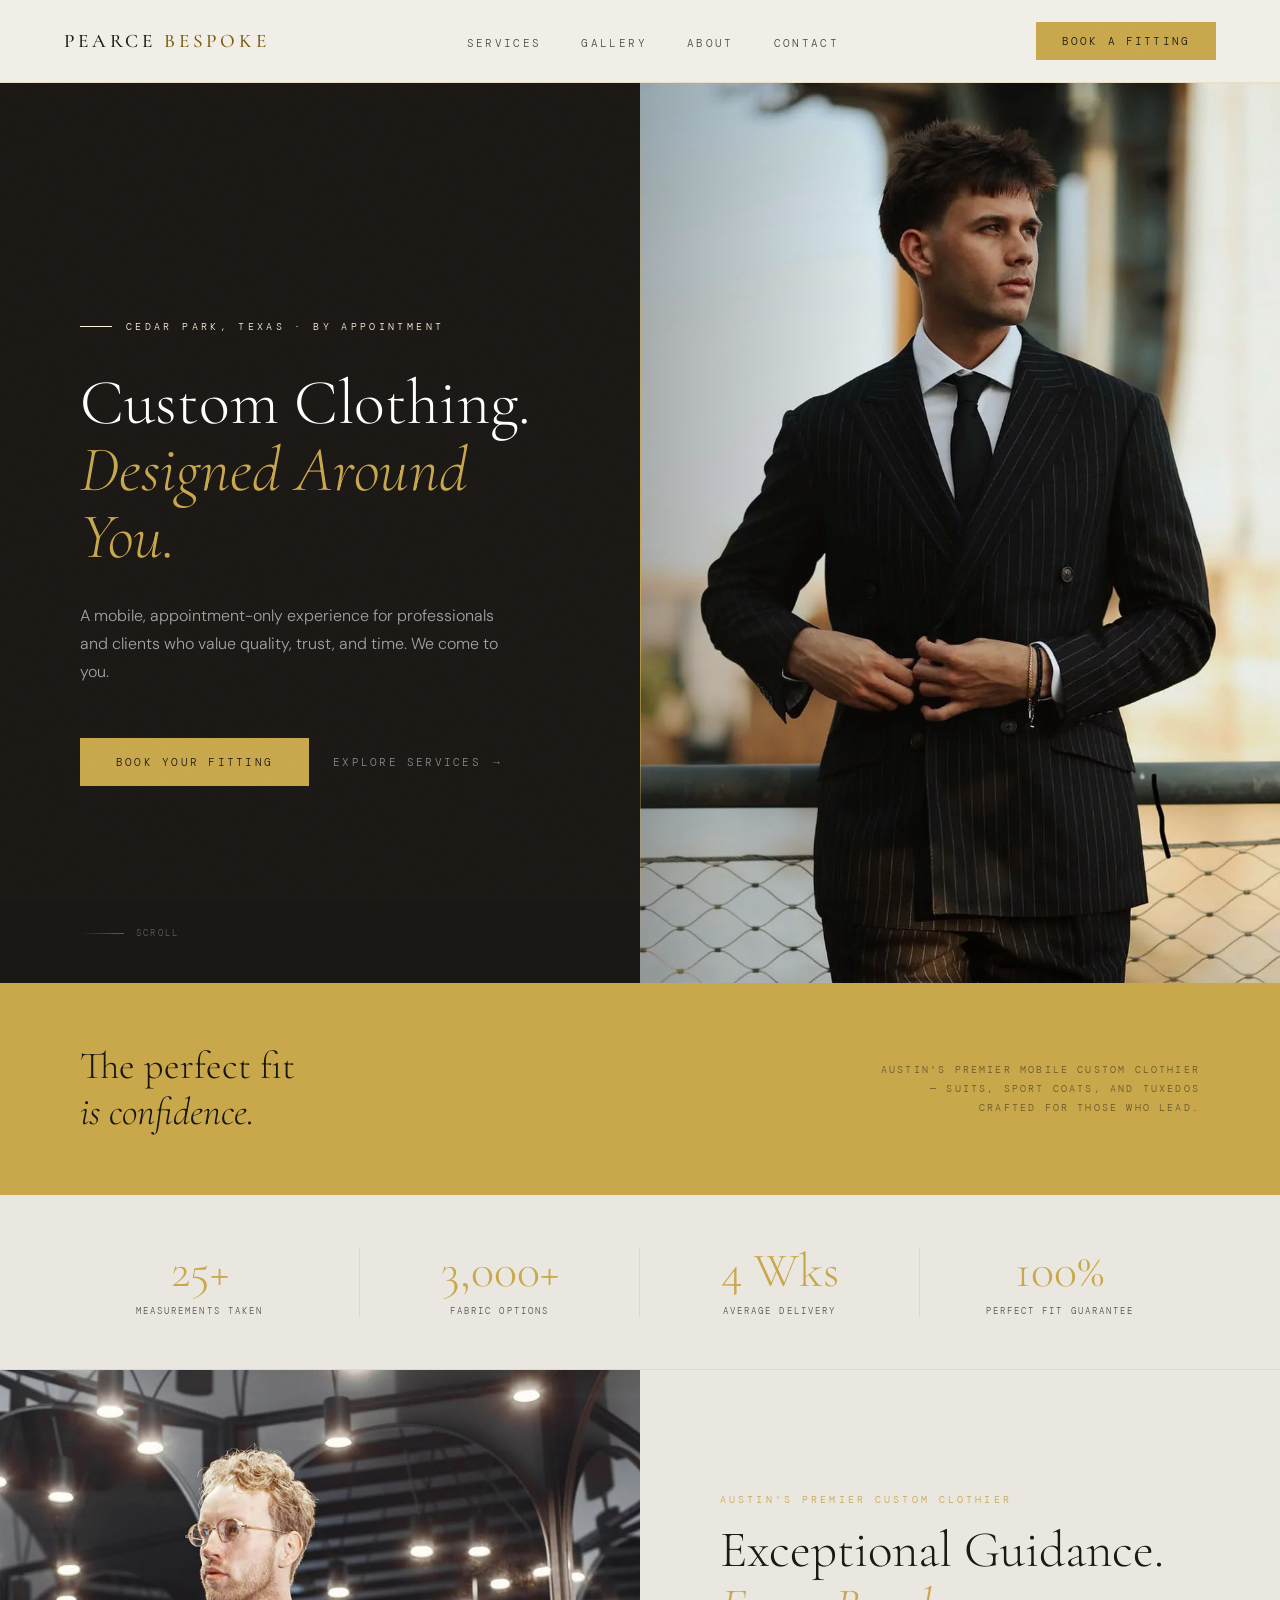
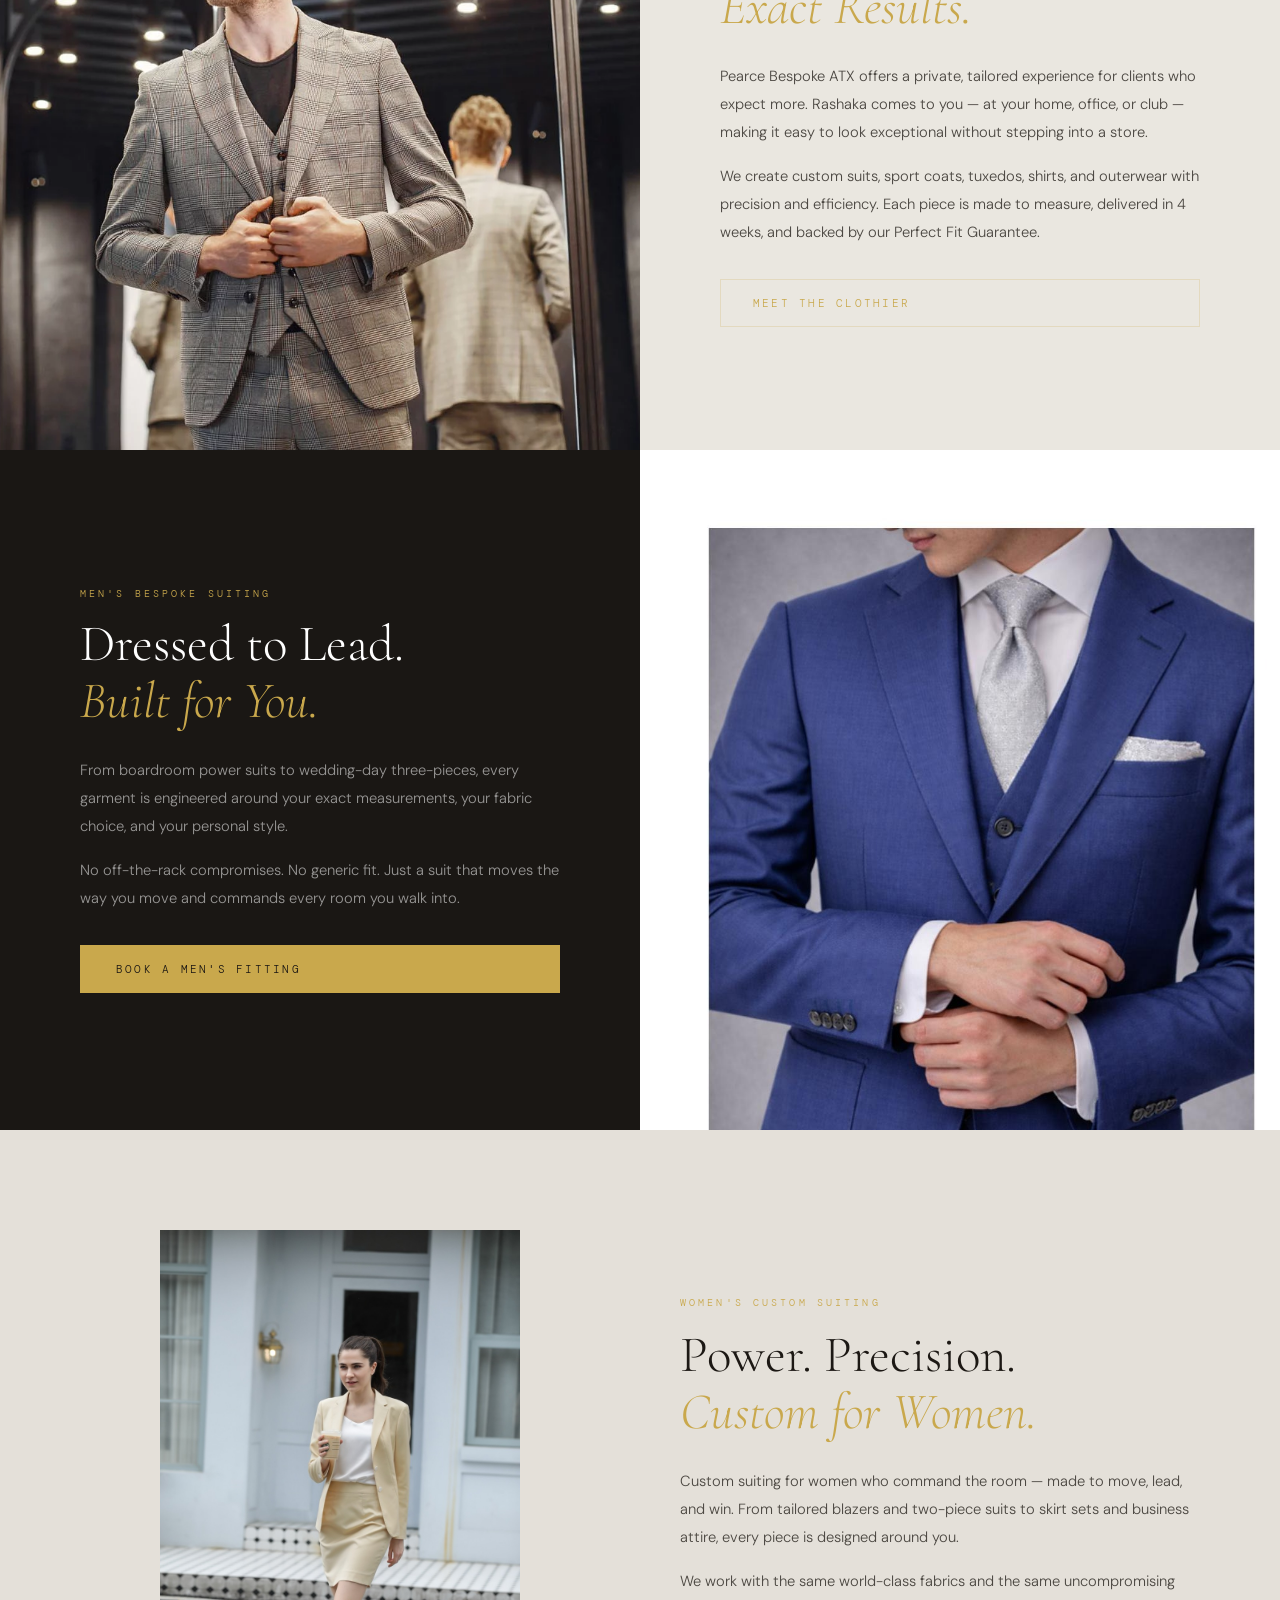
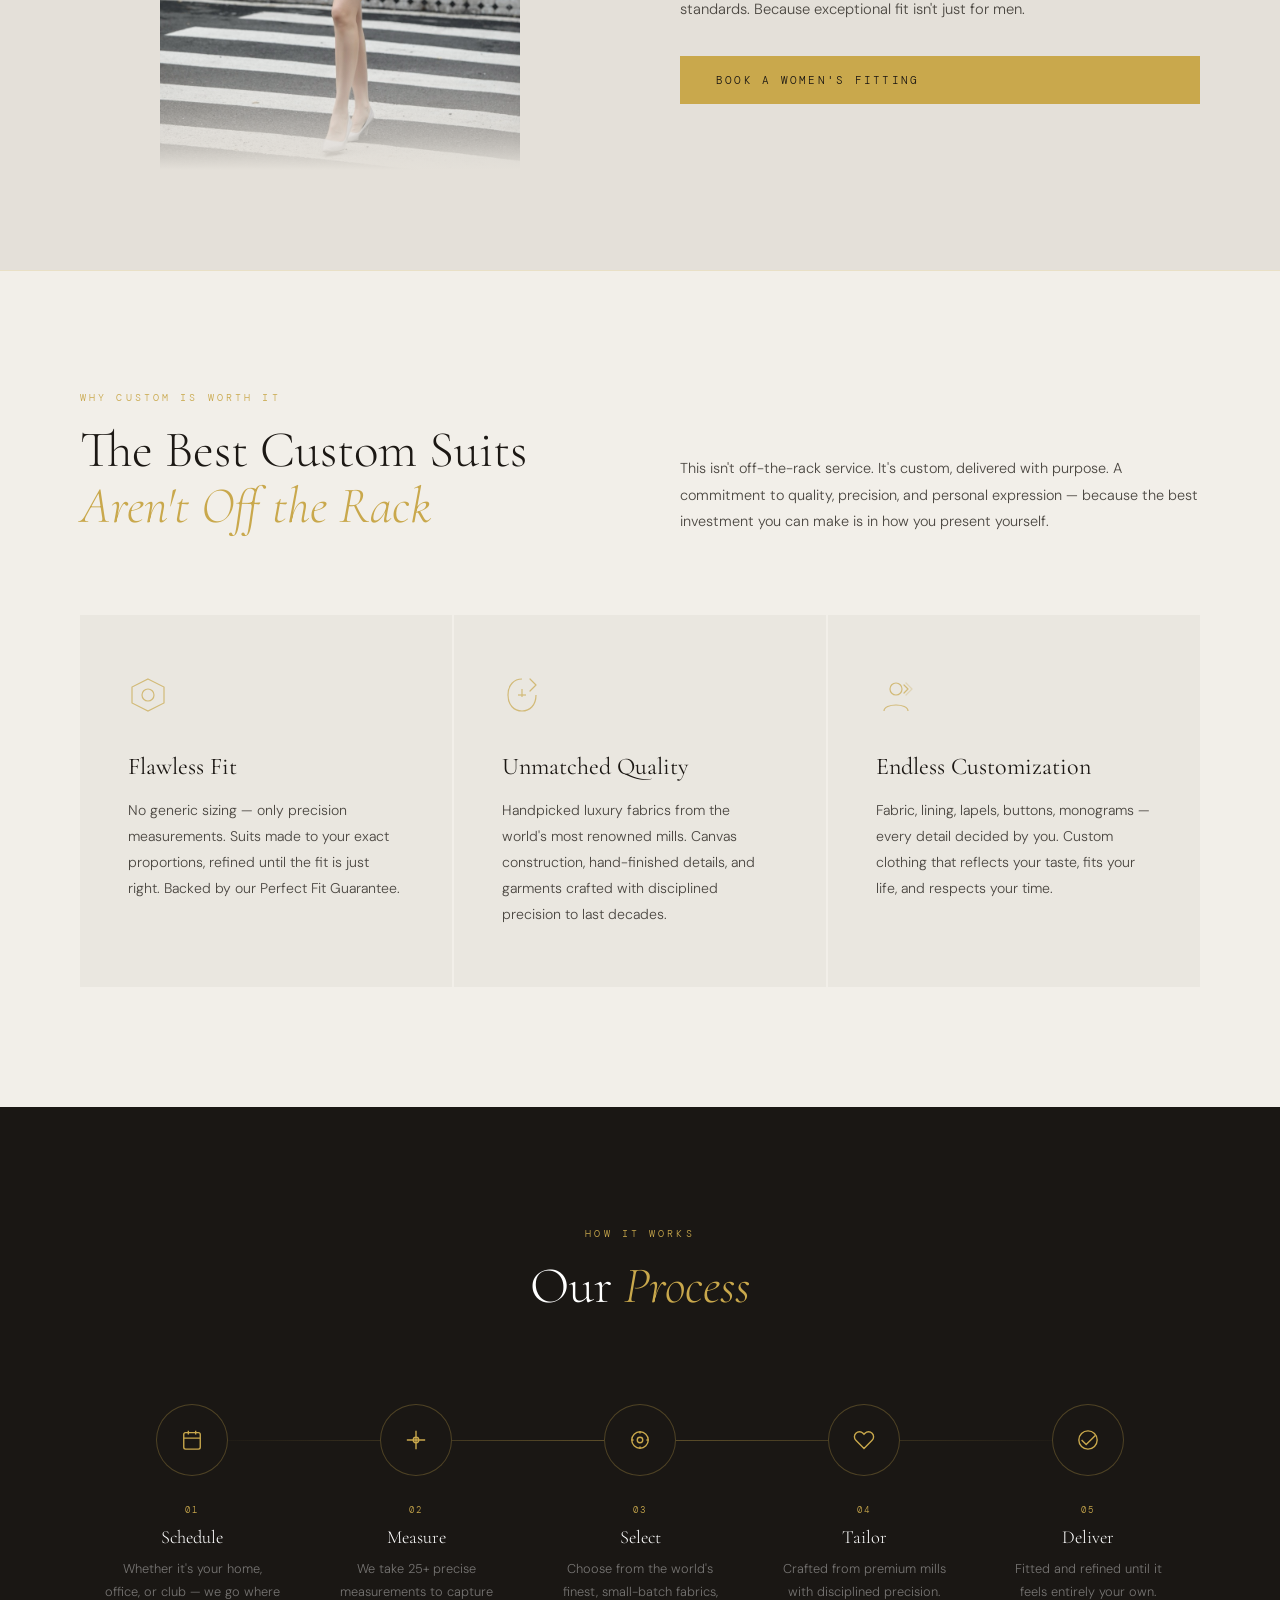
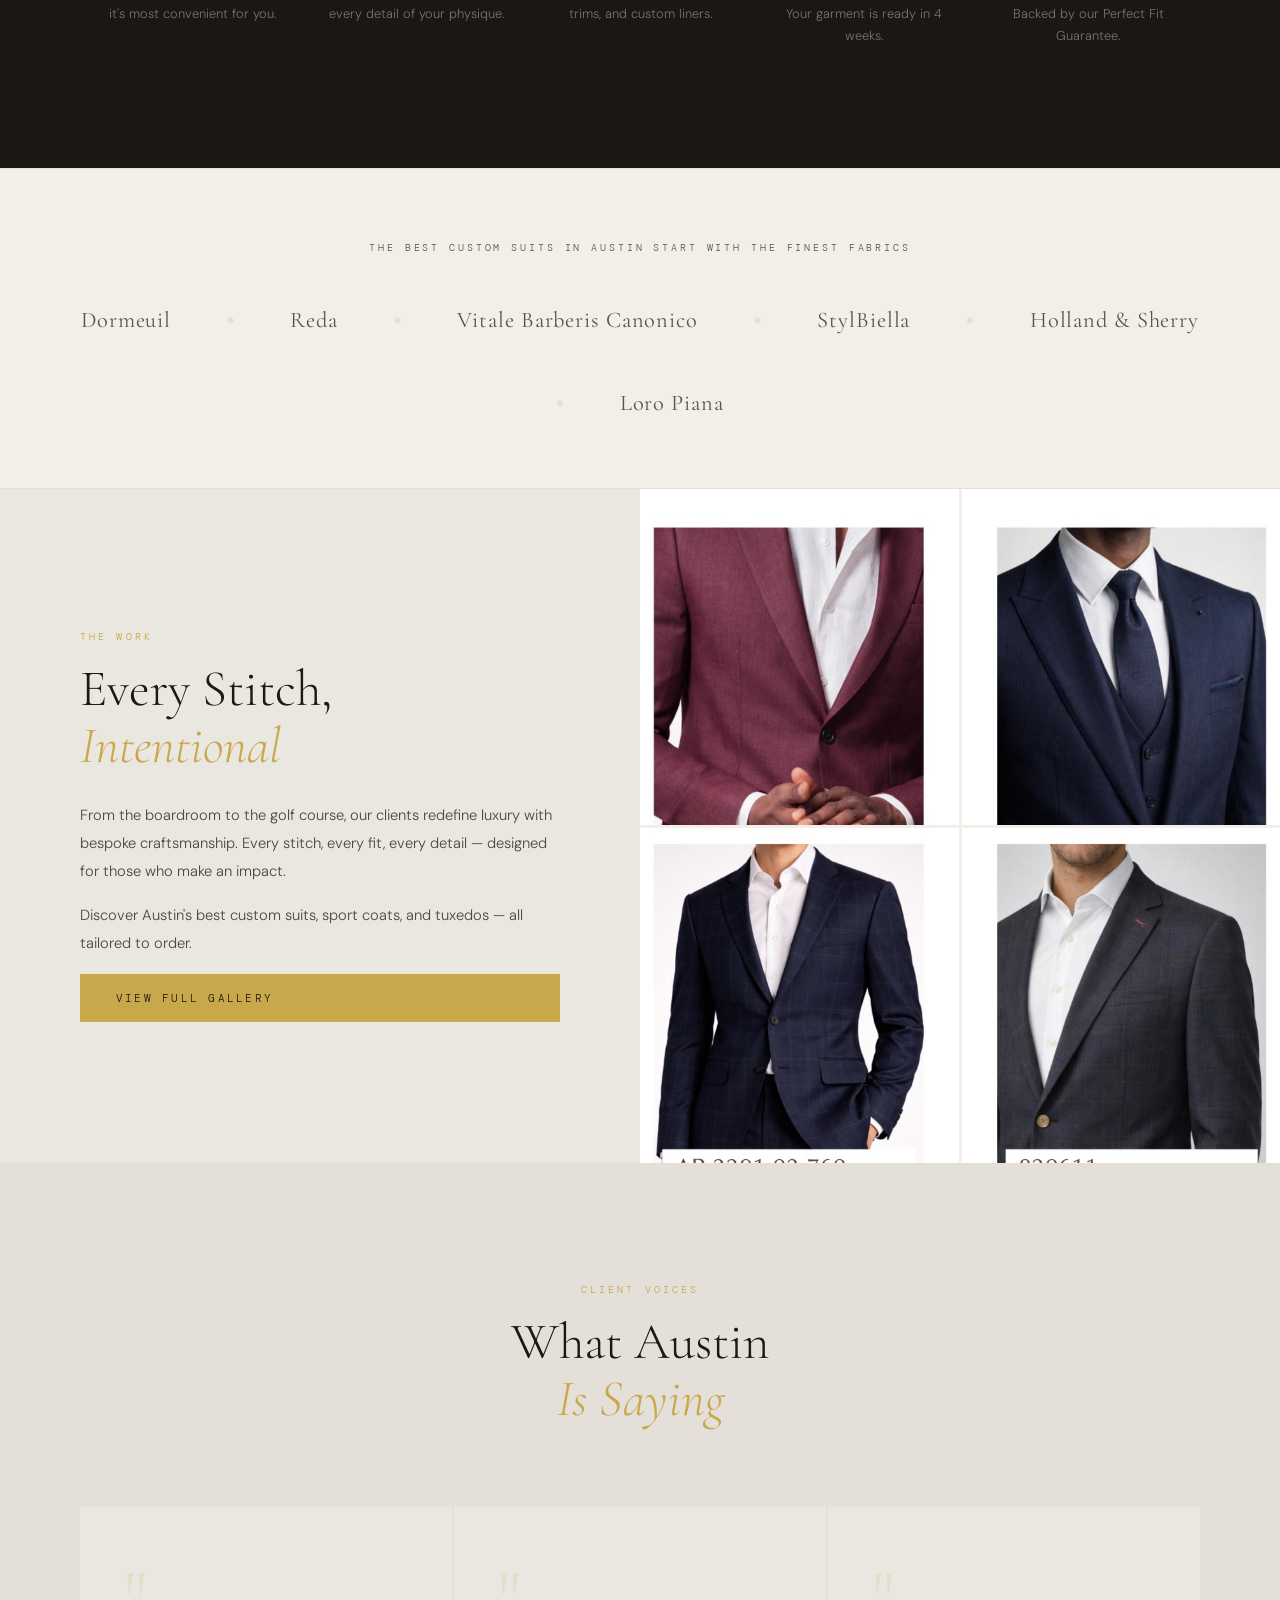
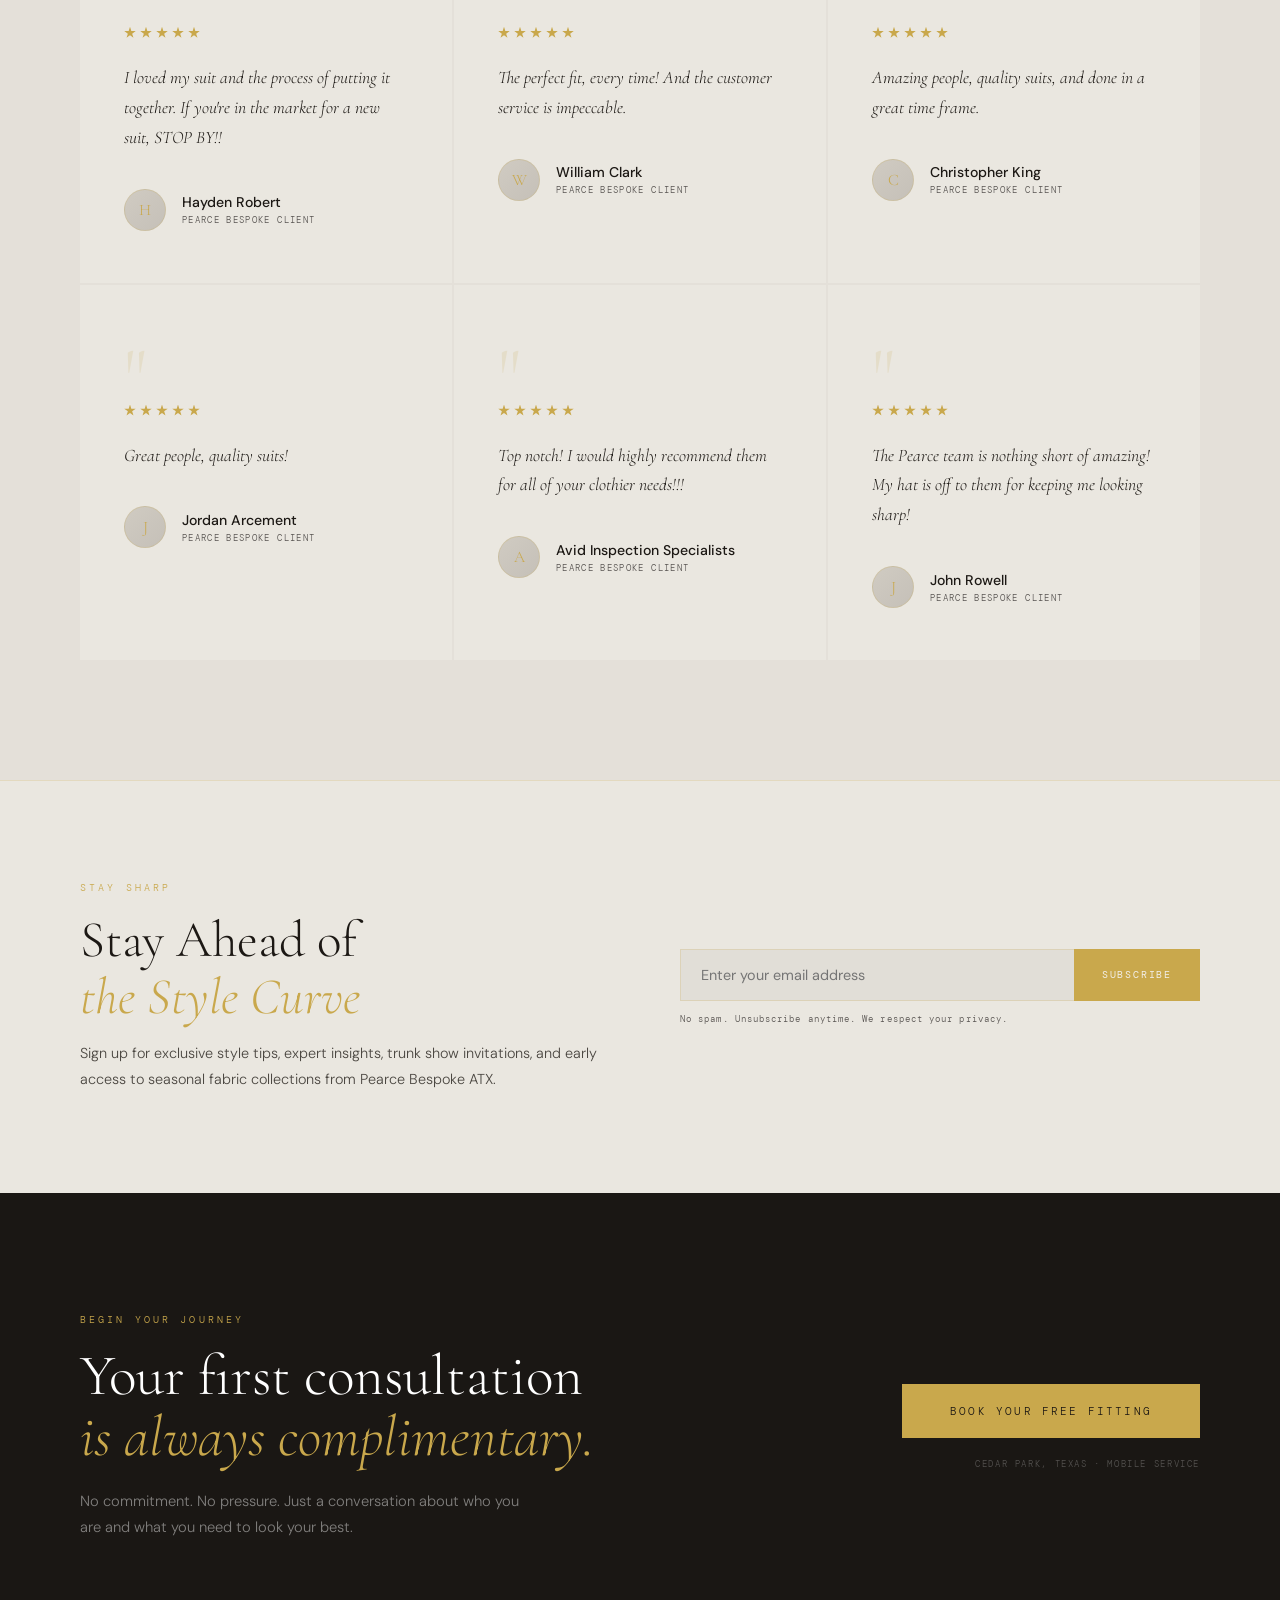
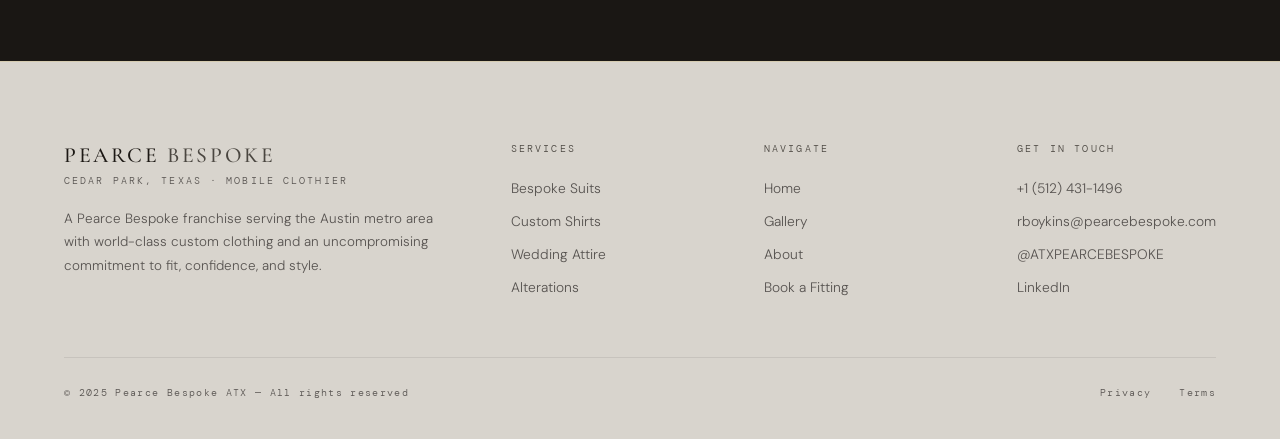
==== index.html @ bd9dae6f "Fix landing page stats bar: 3-4 Wks → 4 Wks" ====
<!DOCTYPE html>
<html lang="en">
<head>
  <meta charset="UTF-8" />
  <meta name="viewport" content="width=device-width, initial-scale=1.0" />
  <title>Pearce Bespoke ATX | Custom Suits Cedar Park & Austin, TX — Rashaka Boykins</title>
  <meta name="description" content="Pearce Bespoke ATX is Cedar Park and Austin's premier mobile bespoke clothier. Rashaka Boykins brings world-class custom suits, dress shirts, and tailoring directly to you — home, office, or event. Book your complimentary consultation today." />
  <meta name="keywords" content="Rashaka Boykins, Pearce Bespoke ATX, Pearce Bespoke Austin, custom suits Austin TX, bespoke tailor Cedar Park, mobile tailor Austin Texas, custom clothing Austin, bespoke suits Austin, made to measure suits Austin, custom dress shirts Austin, wedding suits Austin TX" />
  <meta name="author" content="Rashaka Boykins" />
  <meta name="robots" content="index, follow" />
  <link rel="canonical" href="https://pearcebespokeatx.com/" />

  <!-- Open Graph -->
  <meta property="og:type" content="website" />
  <meta property="og:url" content="https://pearcebespokeatx.com/" />
  <meta property="og:title" content="Pearce Bespoke ATX | Custom Suits Cedar Park & Austin, TX" />
  <meta property="og:description" content="Austin's premier mobile bespoke clothier. Rashaka Boykins brings world-class custom suits and tailoring directly to you. Book your complimentary consultation." />
  <meta property="og:image" content="https://pearcebespokeatx.com/images/mens-custom-suits-16.webp" />
  <meta property="og:site_name" content="Pearce Bespoke ATX" />
  <meta property="og:locale" content="en_US" />

  <!-- Twitter Card -->
  <meta name="twitter:card" content="summary_large_image" />
  <meta name="twitter:title" content="Pearce Bespoke ATX | Custom Suits Cedar Park & Austin, TX" />
  <meta name="twitter:description" content="Austin's premier mobile bespoke clothier. Rashaka Boykins brings world-class custom suits and tailoring directly to you." />
  <meta name="twitter:image" content="https://pearcebespokeatx.com/images/mens-custom-suits-16.webp" />

  <!-- Schema.org: Local Business + Person -->
  <script type="application/ld+json">
  {
    "@context": "https://schema.org",
    "@graph": [
      {
        "@type": "ClothingStore",
        "@id": "https://pearcebespokeatx.com/#business",
        "name": "Pearce Bespoke ATX",
        "alternateName": ["Pearce Bespoke Austin", "Pearce Bespoke Cedar Park"],
        "description": "Mobile bespoke clothier serving Cedar Park, Austin, and the surrounding Texas metro area. Specializing in custom suits, dress shirts, wedding attire, and executive wardrobes.",
        "url": "https://pearcebespokeatx.com",
        "telephone": "+15124311496",
        "email": "rboykins@pearcebespoke.com",
        "founder": { "@id": "https://pearcebespokeatx.com/#rashaka" },
        "employee": { "@id": "https://pearcebespokeatx.com/#rashaka" },
        "address": {
          "@type": "PostalAddress",
          "addressLocality": "Cedar Park",
          "addressRegion": "TX",
          "addressCountry": "US"
        },
        "areaServed": [
          { "@type": "City", "name": "Cedar Park", "containedInPlace": { "@type": "State", "name": "Texas" } },
          { "@type": "City", "name": "Austin", "containedInPlace": { "@type": "State", "name": "Texas" } },
          { "@type": "City", "name": "Round Rock", "containedInPlace": { "@type": "State", "name": "Texas" } },
          { "@type": "City", "name": "Georgetown", "containedInPlace": { "@type": "State", "name": "Texas" } }
        ],
        "hasOfferCatalog": {
          "@type": "OfferCatalog",
          "name": "Bespoke Clothing Services",
          "itemListElement": [
            { "@type": "Offer", "itemOffered": { "@type": "Service", "name": "Full Bespoke Suit", "description": "Fully canvassed bespoke suits crafted from premium Dormeuil, Reda, and VBC fabrics." } },
            { "@type": "Offer", "itemOffered": { "@type": "Service", "name": "Custom Dress Shirts", "description": "Made-to-measure dress shirts tailored to your exact measurements and preferences." } },
            { "@type": "Offer", "itemOffered": { "@type": "Service", "name": "Wedding & Formalwear", "description": "Custom wedding suits and formal attire for the groom and wedding party." } },
            { "@type": "Offer", "itemOffered": { "@type": "Service", "name": "Executive Wardrobe", "description": "Complete executive wardrobe consulting and custom garment building." } }
          ]
        },
        "sameAs": [
          "https://www.instagram.com/atxpearcebespoke",
          "https://www.linkedin.com/company/111337158/"
        ],
        "priceRange": "$$$$",
        "openingHours": "Mo-Sa 09:00-19:00",
        "paymentAccepted": "Cash, Credit Card",
        "currenciesAccepted": "USD"
      },
      {
        "@type": "Person",
        "@id": "https://pearcebespokeatx.com/#rashaka",
        "name": "Rashaka Boykins",
        "jobTitle": "Owner & Bespoke Clothier",
        "worksFor": { "@id": "https://pearcebespokeatx.com/#business" },
        "address": {
          "@type": "PostalAddress",
          "addressLocality": "Cedar Park",
          "addressRegion": "TX",
          "addressCountry": "US"
        },
        "sameAs": [
          "https://www.instagram.com/atxpearcebespoke",
          "https://www.linkedin.com/company/111337158/"
        ]
      }
    ]
  }
  </script>

  <!-- Preconnect for Google Fonts -->
  <link rel="preconnect" href="https://fonts.googleapis.com">
  <link rel="preconnect" href="https://fonts.gstatic.com" crossorigin>
  <link rel="stylesheet" href="https://fonts.googleapis.com/css2?family=Cormorant+Garamond:ital,wght@0,300;0,400;0,500;0,600;1,300;1,400;1,500&family=DM+Sans:wght@300;400;500&family=DM+Mono:wght@300;400&display=swap">
  <link rel="stylesheet" href="styles.css" />
  <style>

    /* ── NAV OVERRIDE — homepage nav scrolls with the page ── */
    nav { position: relative !important; }

    /* ── HERO ── */
    .hero {
      position: relative;
      height: 100vh;
      min-height: 680px;
      overflow: hidden;
      display: grid;
      grid-template-columns: 1fr 1fr;
    }
    .hero-left {
      display: flex;
      flex-direction: column;
      justify-content: center;
      padding: 120px 80px 80px;
      background: #1a1714;
      position: relative;
      z-index: 2;
    }
    .hero-left::after {
      content: '';
      position: absolute;
      top: 0; right: -1px; bottom: 0;
      width: 1px;
      background: linear-gradient(to bottom, transparent, var(--gold), transparent);
    }
    .hero-eyebrow {
      font-family: var(--mono);
      font-size: 0.6rem;
      letter-spacing: 0.35em;
      text-transform: uppercase;
      color: #fff5d8;
      margin-bottom: 36px;
      display: flex;
      align-items: center;
      gap: 14px;
    }
    .hero-eyebrow::before {
      content: '';
      width: 32px; height: 1px;
      background: #fff5d8;
    }
    .hero-h1 {
      font-family: var(--serif);
      font-size: clamp(3.2rem, 5vw, 5.8rem);
      font-weight: 300;
      line-height: 1.05;
      color: #ffffff;
      margin-bottom: 32px;
    }
    .hero-h1 em { font-style: italic; color: var(--gold); }
    .hero-sub {
      font-size: 1rem;
      line-height: 1.75;
      color: rgba(255,255,255,0.6);
      max-width: 420px;
      margin-bottom: 52px;
    }
    .hero-actions {
      display: flex;
      align-items: center;
      gap: 24px;
      flex-wrap: wrap;
    }
    .hero-scroll {
      position: absolute;
      bottom: 44px; left: 80px;
      display: flex;
      align-items: center;
      gap: 12px;
    }
    .hero-scroll-line {
      width: 44px; height: 1px;
      background: linear-gradient(to right, transparent, rgba(255,255,255,0.3));
    }
    .hero-scroll-label {
      font-family: var(--mono);
      font-size: 0.55rem;
      letter-spacing: 0.25em;
      text-transform: uppercase;
      color: rgba(255,255,255,0.3);
    }
    .hero-right {
      position: relative;
      overflow: hidden;
    }
    .hero-right img {
      width: 100%; height: 100%;
      object-fit: cover;
      object-position: center 15%;
    }
    .hero-right::before {
      content: '';
      position: absolute;
      inset: 0;
      background: linear-gradient(to right, rgba(26,23,20,0.3) 0%, transparent 40%);
      z-index: 1;
    }

    /* ── STATEMENT BAND ── */
    .statement-band {
      background: var(--gold);
      padding: 60px 80px;
      display: grid;
      grid-template-columns: 1fr auto;
      align-items: center;
      gap: 60px;
    }
    .statement-text {
      font-family: var(--serif);
      font-size: clamp(1.8rem, 3vw, 2.8rem);
      font-weight: 300;
      color: var(--on-gold);
      line-height: 1.2;
    }
    .statement-text em { font-style: italic; }
    .statement-sub {
      font-family: var(--mono);
      font-size: 0.62rem;
      letter-spacing: 0.22em;
      text-transform: uppercase;
      color: rgba(26,22,19,0.55);
      max-width: 320px;
      line-height: 1.9;
      text-align: right;
    }

    /* ── STATS BAR ── */
    .stats-bar {
      background: var(--bg-2);
      border-bottom: 1px solid var(--gold-dim);
      padding: 52px 80px;
      display: grid;
      grid-template-columns: repeat(4, 1fr);
    }
    .stat-item {
      display: flex;
      flex-direction: column;
      align-items: center;
      gap: 10px;
      padding: 0 40px;
      border-right: 1px solid var(--gold-dim);
    }
    .stat-item:first-child { padding-left: 0; }
    .stat-item:last-child { border-right: none; }
    .stat-num {
      font-family: var(--serif);
      font-size: 3rem;
      font-weight: 300;
      color: var(--gold);
      line-height: 1;
    }
    .stat-label {
      font-family: var(--mono);
      font-size: 0.58rem;
      letter-spacing: 0.22em;
      text-transform: uppercase;
      color: var(--text-muted);
      text-align: center;
    }

    /* ── FEATURE SPLIT ── */
    .split-section {
      display: grid;
      grid-template-columns: 1fr 1fr;
      min-height: 680px;
    }
    .split-section.reverse { direction: rtl; }
    .split-section.reverse > * { direction: ltr; }
    .split-img {
      position: relative;
      overflow: hidden;
    }
    .split-img-inner {
      position: absolute;
      inset: 0;
      background-size: contain;
      background-repeat: no-repeat;
      background-position: center bottom;
      background-color: #E4E0D9;
      transition: transform 0.8s ease;
    }
    .split-section:hover .split-img-inner { transform: scale(1.02); }
    .split-content {
      background: var(--bg-2);
      padding: 100px 80px;
      display: flex;
      flex-direction: column;
      justify-content: center;
    }
    .split-content.dark { background: #1a1714; }
    .split-content.dark .section-title { color: #fff; }
    .split-content.dark .section-title em { color: var(--gold); }
    .split-content.dark .section-eyebrow { color: var(--gold); }
    .split-content.dark p { color: rgba(255,255,255,0.55); }
    .split-content .section-eyebrow { margin-bottom: 16px; }
    .split-content .section-title { margin-bottom: 28px; }
    .split-content p { font-size: 0.92rem; line-height: 1.9; color: var(--cream-dim); margin-bottom: 16px; }
    .split-content a { margin-top: 16px; }

    /* ── WOMEN'S BAND ── */
    .womens-band {
      background: var(--bg-3);
      padding: 100px 80px;
      display: grid;
      grid-template-columns: 1fr 1fr;
      gap: 80px;
      align-items: center;
      min-height: 600px;
    }
    .womens-visual {
      position: relative;
      height: 540px;
      overflow: hidden;
    }
    .womens-visual img {
      width: 100%; height: 100%;
      object-fit: contain;
      object-position: top center;
      background: #E4E0D9;
    }
    .womens-visual::after {
      content: '';
      position: absolute;
      bottom: 0; left: 0; right: 0;
      height: 120px;
      background: linear-gradient(to top, var(--bg-3), transparent);
    }
    .womens-content { display: flex; flex-direction: column; justify-content: center; }
    .womens-content .section-title { margin-bottom: 28px; }
    .womens-content p { font-size: 0.92rem; line-height: 1.9; color: var(--cream-dim); margin-bottom: 16px; }
    .womens-content a { margin-top: 16px; }

    /* ── WHY BESPOKE ── */
    #why {
      background: var(--bg-base);
      padding: 120px 80px;
      border-top: 1px solid var(--gold-dim);
    }
    .why-header {
      display: grid;
      grid-template-columns: 1fr 1fr;
      gap: 80px;
      align-items: end;
      margin-bottom: 80px;
    }
    .why-header p { font-size: 0.9rem; line-height: 1.85; color: var(--cream-dim); }
    .why-grid {
      display: grid;
      grid-template-columns: repeat(3, 1fr);
      gap: 2px;
    }
    .why-card {
      background: var(--bg-2);
      padding: 60px 48px;
      position: relative;
      overflow: hidden;
      transition: background 0.3s;
    }
    .why-card::before {
      content: '';
      position: absolute;
      top: 0; left: 0; right: 0;
      height: 2px;
      background: var(--gold);
      transform: scaleX(0);
      transform-origin: left;
      transition: transform 0.4s;
    }
    .why-card:hover { background: #1a1714; }
    .why-card:hover::before { transform: scaleX(1); }
    .why-card:hover .why-title { color: #fff; }
    .why-card:hover .why-body { color: rgba(255,255,255,0.55); }
    .why-icon { margin-bottom: 32px; opacity: 0.7; }
    .why-title {
      font-family: var(--serif);
      font-size: 1.5rem;
      font-weight: 400;
      color: var(--cream);
      margin-bottom: 16px;
      transition: color 0.3s;
    }
    .why-body { font-size: 0.88rem; line-height: 1.85; color: var(--cream-dim); transition: color 0.3s; }

    /* ── PROCESS ── */
    #process {
      background: #1a1714;
      padding: 120px 80px;
    }
    .process-header {
      text-align: center;
      margin-bottom: 90px;
    }
    .process-header .section-eyebrow { color: var(--gold); }
    .process-header .section-title { color: #fff; margin-top: 14px; }
    .process-header .section-title em { color: var(--gold); }
    .process-steps {
      display: grid;
      grid-template-columns: repeat(5, 1fr);
      gap: 0;
      position: relative;
    }
    .process-steps::before {
      content: '';
      position: absolute;
      top: 36px;
      left: 10%; right: 10%;
      height: 1px;
      background: linear-gradient(to right, transparent, rgba(201,168,76,0.4), transparent);
    }
    .process-step {
      display: flex;
      flex-direction: column;
      align-items: center;
      text-align: center;
      padding: 0 24px;
    }
    .process-dot {
      width: 72px; height: 72px;
      border: 1px solid rgba(201,168,76,0.3);
      border-radius: 50%;
      display: flex;
      align-items: center;
      justify-content: center;
      background: #1a1714;
      position: relative;
      z-index: 1;
      margin-bottom: 28px;
      transition: background 0.3s, border-color 0.3s;
    }
    .process-step:hover .process-dot { background: var(--gold); border-color: var(--gold); }
    .process-step:hover .process-dot svg { stroke: #1a1714; }
    .process-step-num {
      font-family: var(--mono);
      font-size: 0.55rem;
      letter-spacing: 0.22em;
      color: var(--gold);
      margin-bottom: 10px;
    }
    .process-step-title {
      font-family: var(--serif);
      font-size: 1.15rem;
      color: #fff;
      margin-bottom: 10px;
    }
    .process-step-body {
      font-size: 0.8rem;
      line-height: 1.75;
      color: rgba(255,255,255,0.4);
    }

    /* ── MILLS ── */
    #mills {
      background: var(--bg-base);
      padding: 72px 80px;
      border-top: 1px solid var(--gold-dim);
      border-bottom: 1px solid var(--gold-dim);
    }
    .mills-header {
      font-family: var(--mono);
      font-size: 0.6rem;
      letter-spacing: 0.3em;
      text-transform: uppercase;
      color: var(--text-muted);
      text-align: center;
      margin-bottom: 52px;
    }
    .mills-row {
      display: flex;
      align-items: center;
      justify-content: center;
      gap: 56px;
      flex-wrap: wrap;
    }
    .mill-name {
      font-family: var(--serif);
      font-size: 1.4rem;
      font-weight: 400;
      color: var(--text-muted);
      letter-spacing: 0.04em;
      transition: color 0.2s;
      cursor: default;
    }
    .mill-name:hover { color: var(--gold); }
    .mill-divider { color: var(--gold-dim); font-size: 0.6rem; }

    /* ── GALLERY TEASE ── */
    .gallery-tease {
      display: grid;
      grid-template-columns: 1fr 1fr;
      min-height: 640px;
    }
    .gallery-tease-content {
      background: var(--bg-2);
      padding: 100px 80px;
      display: flex;
      flex-direction: column;
      justify-content: center;
    }
    .gallery-tease-content .section-title { margin-bottom: 28px; }
    .gallery-tease-content p { font-size: 0.92rem; line-height: 1.9; color: var(--cream-dim); margin-bottom: 16px; }
    .gallery-tease-imgs {
      display: grid;
      grid-template-columns: 1fr 1fr;
      grid-template-rows: 1fr 1fr;
      gap: 3px;
    }
    .tease-img {
      position: relative;
      overflow: hidden;
      background: #E4E0D9;
      min-height: 300px;
    }
    .tease-img img {
      width: 100%; height: 100%;
      object-fit: cover;
      object-position: top center;
      display: block;
      transition: transform 0.8s ease;
    }
    .tease-img:hover img { transform: scale(1.04); }

    /* ── TESTIMONIALS ── */
    #testimonials {
      background: var(--bg-3);
      padding: 120px 80px;
    }
    .testimonials-header {
      text-align: center;
      margin-bottom: 80px;
    }
    .testimonials-header .section-title { margin-top: 14px; }
    .t-grid {
      display: grid;
      grid-template-columns: repeat(3, 1fr);
      gap: 2px;
    }
    .t-card {
      background: var(--bg-2);
      padding: 52px 44px;
    }
    .t-quote-mark {
      font-family: var(--serif);
      font-size: 5rem;
      color: var(--gold);
      opacity: 0.15;
      line-height: 1;
      margin-bottom: -12px;
    }
    .t-stars { display: flex; gap: 4px; margin-bottom: 24px; }
    .t-star {
      width: 12px; height: 12px;
      background: var(--gold);
      clip-path: polygon(50% 0%,61% 35%,98% 35%,68% 57%,79% 91%,50% 70%,21% 91%,32% 57%,2% 35%,39% 35%);
    }
    .t-quote {
      font-family: var(--serif);
      font-size: 1.1rem;
      font-weight: 300;
      font-style: italic;
      color: var(--cream);
      line-height: 1.7;
      margin-bottom: 36px;
    }
    .t-author { display: flex; align-items: center; gap: 16px; }
    .t-avatar {
      width: 42px; height: 42px;
      border-radius: 50%;
      background: linear-gradient(135deg, #D0CBC2, #C5C0B8);
      border: 1px solid var(--gold-dim);
      display: flex;
      align-items: center;
      justify-content: center;
      font-family: var(--serif);
      font-size: 1rem;
      color: var(--gold);
    }
    .t-name { font-size: 0.88rem; font-weight: 500; color: var(--cream); }
    .t-role {
      font-family: var(--mono);
      font-size: 0.56rem;
      letter-spacing: 0.15em;
      text-transform: uppercase;
      color: var(--text-muted);
      margin-top: 3px;
    }

    /* ── NEWSLETTER ── */
    #newsletter {
      background: var(--bg-2);
      padding: 100px 80px;
      display: grid;
      grid-template-columns: 1fr 1fr;
      gap: 80px;
      align-items: center;
      border-top: 1px solid var(--gold-dim);
    }
    .newsletter-text .section-title { margin-top: 12px; margin-bottom: 16px; }
    .newsletter-text p { font-size: 0.9rem; line-height: 1.8; color: var(--cream-dim); }
    .newsletter-form { display: flex; flex-direction: column; gap: 12px; }
    .newsletter-input-row { display: flex; gap: 0; }
    .newsletter-input {
      flex: 1;
      background: rgba(0,0,0,0.04);
      border: 1px solid var(--gold-dim);
      border-right: none;
      color: var(--cream);
      font-family: var(--sans);
      font-size: 0.9rem;
      padding: 16px 20px;
      outline: none;
      transition: border-color 0.2s;
    }
    .newsletter-input:focus { border-color: var(--gold); }
    .newsletter-btn {
      font-family: var(--mono);
      font-size: 0.62rem;
      letter-spacing: 0.18em;
      text-transform: uppercase;
      background: var(--gold);
      color: var(--bg-base);
      border: none;
      padding: 0 28px;
      cursor: pointer;
      white-space: nowrap;
      transition: background 0.2s;
    }
    .newsletter-btn:hover { background: #b89540; }
    .newsletter-note {
      font-family: var(--mono);
      font-size: 0.56rem;
      letter-spacing: 0.12em;
      color: var(--text-muted);
    }

    /* ── CTA BANNER ── */
    #cta-banner {
      background: #1a1714;
      padding: 120px 80px;
      display: grid;
      grid-template-columns: 1fr auto;
      gap: 80px;
      align-items: center;
    }
    .cta-text .section-eyebrow { color: var(--gold); margin-bottom: 20px; }
    .cta-h {
      font-family: var(--serif);
      font-size: clamp(2.6rem, 4.5vw, 4.8rem);
      font-weight: 300;
      color: #fff;
      line-height: 1.06;
      margin-bottom: 20px;
    }
    .cta-h em { font-style: italic; color: var(--gold); }
    .cta-sub {
      font-size: 0.92rem;
      color: rgba(255,255,255,0.45);
      line-height: 1.8;
      max-width: 440px;
    }
    .cta-action { display: flex; flex-direction: column; align-items: flex-end; gap: 20px; flex-shrink: 0; }
    .cta-action .btn-primary { white-space: nowrap; padding: 20px 48px; font-size: 0.68rem; }
    .cta-note {
      font-family: var(--mono);
      font-size: 0.56rem;
      letter-spacing: 0.18em;
      text-transform: uppercase;
      color: rgba(255,255,255,0.25);
      text-align: right;
    }

    /* ── TABLET (769px – 1024px) ── */
    @media (min-width: 769px) and (max-width: 1024px) {
      .hero { min-height: 600px; }
      .hero-left { padding: 100px 48px 64px; }
      .hero-h1 { font-size: clamp(2.6rem, 5vw, 3.6rem); }
      .statement-band { padding: 60px 48px; gap: 48px; }
      .stats-bar { padding: 0 40px; }
      .split-section { min-height: 500px; }
      .split-content { padding: 56px 48px; }
      .split-img { min-height: 380px; }
      .womens-band { padding: 0 0 72px; }
      .womens-content { padding: 72px 48px; }
      #why { padding: 80px 48px; }
      .why-grid { grid-template-columns: 1fr 1fr; }
      #process { padding: 80px 48px; }
      .process-steps { grid-template-columns: repeat(2, 1fr); }
      .process-step:last-child { grid-column: unset; }
      #mills { padding: 48px 48px; }
      .gallery-tease { grid-template-columns: 1fr 1fr; }
      .gallery-tease-content { padding: 80px 48px; }
      .gallery-tease-imgs { grid-template-columns: 1fr 1fr; }
      #testimonials { padding: 80px 48px; }
    }

    /* ── MOBILE 430px — must come AFTER all component styles ── */
    @media (max-width: 768px) {
      /* Hero: stack image on top, text below */
      .hero {
        grid-template-columns: 1fr;
        height: auto;
        min-height: 100svh;
      }
      .hero-right {
        height: 52vw;
        min-height: 260px;
        max-height: 340px;
        order: -1;
        width: 100%;
        margin-top: 24px;
      }
      .hero-right img { object-position: center 15%; }
      .hero-right::before { display: none; }
      .hero-left {
        padding: 40px 24px 52px;
        order: 1;
      }
      .hero-left::after { display: none; }
      .hero-h1 { font-size: clamp(2.4rem, 9vw, 3.4rem); margin-bottom: 20px; }
      .hero-sub { font-size: 0.88rem; margin-bottom: 32px; max-width: 100%; }
      .hero-actions { flex-direction: column; align-items: stretch; gap: 12px; }
      .hero-actions .btn-primary { text-align: center; padding: 16px 24px; }
      .hero-actions .btn-ghost { justify-content: center; }
      .hero-scroll { display: none; }

      /* Statement band: single column */
      .statement-band {
        grid-template-columns: 1fr;
        gap: 20px;
        padding: 44px 24px;
      }
      .statement-text { font-size: clamp(1.7rem, 6vw, 2.2rem); }
      .statement-sub { text-align: left; max-width: 100%; }

      /* Stats: 2×2 grid */
      .stats-bar {
        grid-template-columns: 1fr 1fr;
        padding: 0;
        gap: 0;
      }
      .stat-item {
        padding: 28px 12px;
        border-right: none !important;
        border-bottom: 1px solid var(--gold-dim);
        align-items: center;
      }
      .stat-item:nth-child(1),
      .stat-item:nth-child(3) { border-right: 1px solid var(--gold-dim) !important; }
      .stat-item:nth-child(3),
      .stat-item:nth-child(4) { border-bottom: none; }

      /* Split sections: single column */
      .split-section {
        grid-template-columns: 1fr !important;
        direction: ltr !important;
        min-height: auto;
      }
      .split-section > * { direction: ltr !important; }
      .split-img {
        height: 280px;
        min-height: unset;
        order: 0 !important;
        width: 100%;
      }
      .split-img-inner {
        background-size: cover !important;
        background-position: center top !important;
      }
      .split-content {
        padding: 48px 24px;
        order: 1 !important;
      }

      /* Women's section */
      .womens-band {
        grid-template-columns: 1fr;
        padding: 0 0 56px;
        gap: 0;
        min-height: auto;
      }
      .womens-visual {
        height: 320px;
        order: 0;
        width: 100%;
        margin: 0;
      }
      .womens-visual img { object-fit: cover; object-position: center top; }
      .womens-content {
        padding: 44px 24px 0;
        order: 1;
      }

      /* Why section */
      #why { padding: 72px 24px; }
      .why-header { grid-template-columns: 1fr; gap: 16px; margin-bottom: 48px; }
      .why-grid { grid-template-columns: 1fr; }
      .why-card { padding: 40px 28px; }

      /* Process */
      #process { padding: 72px 24px; }
      .process-header { margin-bottom: 52px; }
      .process-steps {
        grid-template-columns: 1fr 1fr;
        gap: 40px 16px;
      }
      .process-steps::before { display: none; }
      .process-step:last-child { grid-column: span 2; }
      .process-step-body { font-size: 0.78rem; }

      /* Mills */
      #mills { padding: 48px 24px; }
      .mills-header { font-size: 0.55rem; margin-bottom: 36px; }
      .mills-row { gap: 20px; justify-content: flex-start; }
      .mill-name { font-size: 1rem; }
      .mill-divider { display: none; }

      /* Gallery tease */
      .gallery-tease { grid-template-columns: 1fr; }
      .gallery-tease-content { padding: 56px 24px 40px; }
      .gallery-tease-imgs {
        grid-template-columns: 1fr 1fr;
        grid-template-rows: 200px 200px;
      }
      .tease-img { min-height: unset; }

      /* Testimonials */
      #testimonials { padding: 72px 24px; }
      .t-grid { grid-template-columns: 1fr 1fr; }
      .t-card { padding: 32px 20px; }

      /* Newsletter */
      #newsletter {
        grid-template-columns: 1fr;
        padding: 72px 24px;
        gap: 36px;
      }
      .newsletter-input-row { flex-direction: column; }
      .newsletter-input { border-right: 1px solid var(--gold-dim); border-bottom: none; }
      .newsletter-btn { padding: 16px; width: 100%; }

      /* CTA banner */
      #cta-banner {
        grid-template-columns: 1fr;
        padding: 72px 24px;
        gap: 36px;
      }
      .cta-action { align-items: stretch; }
      .cta-action .btn-primary { text-align: center; }
      .cta-note { text-align: left; }
      .cta-h { font-size: clamp(2rem, 8vw, 3rem); }
    }

    /* ── SMALL PHONES (≤375px) ── */
    @media (max-width: 375px) {
      .hero-left { padding: 32px 16px 44px; }
      .hero-h1 { font-size: clamp(2rem, 10vw, 2.6rem); }
      .statement-band { padding: 36px 16px; }
      .split-content { padding: 40px 16px; }
      .womens-content { padding: 36px 16px 0; }
      #why { padding: 56px 16px; }
      #process { padding: 56px 16px; }
      #mills { padding: 40px 16px; }
      .gallery-tease-content { padding: 44px 16px 32px; }
      #testimonials { padding: 56px 16px; }
      #newsletter { padding: 56px 16px; }
      #cta-banner { padding: 56px 16px; }
    }
  </style>
</head>
<body>

<!-- NAV -->
<nav id="nav">
  <a href="index.html" class="nav-logo">Pearce <span>Bespoke</span></a>
  <ul class="nav-links">
    <li><a href="services.html">Services</a></li>
    <li><a href="gallery.html">Gallery</a></li>
    <li><a href="about.html">About</a></li>
    <li><a href="contact.html">Contact</a></li>
  </ul>
  <a href="contact.html" class="nav-cta">Book a Fitting</a>
  <button class="nav-hamburger" id="hamburger" aria-label="Open menu">
    <span></span><span></span><span></span>
  </button>
</nav>

<div class="mobile-menu" id="mobile-menu">
  <ul class="mobile-menu-links">
    <li><a href="services.html">Services</a></li>
    <li><a href="gallery.html">Gallery</a></li>
    <li><a href="about.html">About</a></li>
    <li><a href="contact.html">Contact</a></li>
  </ul>
  <a href="contact.html" class="btn-primary">Book a Fitting</a>
  <div class="mobile-menu-footer">Cedar Park, Texas · By Appointment</div>
</div>

<main>
<!-- HERO -->
<section class="hero">
  <div class="hero-left">
    <div class="hero-eyebrow fade-up d1">Cedar Park, Texas · By Appointment</div>
    <h1 class="hero-h1 fade-up d2">Custom Clothing.<br><em>Designed Around You.</em></h1>
    <p class="hero-sub fade-up d3">A mobile, appointment-only experience for professionals and clients who value quality, trust, and time. We come to you.</p>
    <div class="hero-actions fade-up d4">
      <a href="contact.html" class="btn-primary">Book Your Fitting</a>
      <a href="services.html" class="btn-ghost" style="color:rgba(255,255,255,0.5);">Explore Services</a>
    </div>
    <div class="hero-scroll fade-up d5">
      <div class="hero-scroll-line"></div>
      <span class="hero-scroll-label">Scroll</span>
    </div>
  </div>
  <div class="hero-right">
    <img src="images/mens-custom-suits-16.webp" alt="Pearce Bespoke ATX — Custom Suiting" fetchpriority="high" />
  </div>
</section>

<!-- STATEMENT BAND -->
<div class="statement-band reveal">
  <div class="statement-text">The perfect fit<br><em>is confidence.</em></div>
  <div class="statement-sub">Austin's premier mobile custom clothier — suits, sport coats, and tuxedos crafted for those who lead.</div>
</div>

<!-- STATS BAR -->
<div class="stats-bar reveal">
  <div class="stat-item">
    <span class="stat-num">25+</span>
    <span class="stat-label">Measurements Taken</span>
  </div>
  <div class="stat-item">
    <span class="stat-num">3,000+</span>
    <span class="stat-label">Fabric Options</span>
  </div>
  <div class="stat-item">
    <span class="stat-num">4 Wks</span>
    <span class="stat-label">Average Delivery</span>
  </div>
  <div class="stat-item">
    <span class="stat-num">100%</span>
    <span class="stat-label">Perfect Fit Guarantee</span>
  </div>
</div>

<!-- SPLIT: WHY PEARCE BESPOKE ATX -->
<div class="split-section">
  <div class="split-img reveal">
    <div class="split-img-inner" style="background-image: url('images/bespoke_suit_2.webp'); background-size: cover; background-position: top center;"></div>
  </div>
  <div class="split-content reveal">
    <div class="section-eyebrow">Austin's Premier Custom Clothier</div>
    <h2 class="section-title">Exceptional Guidance.<br><em>Exact Results.</em></h2>
    <p>Pearce Bespoke ATX offers a private, tailored experience for clients who expect more. Rashaka comes to you — at your home, office, or club — making it easy to look exceptional without stepping into a store.</p>
    <p>We create custom suits, sport coats, tuxedos, shirts, and outerwear with precision and efficiency. Each piece is made to measure, delivered in 4 weeks, and backed by our Perfect Fit Guarantee.</p>
    <a href="about.html" class="btn-outline">Meet the Clothier</a>
  </div>
</div>

<!-- SPLIT: MEN'S BESPOKE (dark) -->
<div class="split-section reverse">
  <div class="split-img reveal">
    <div class="split-img-inner" style="background-image: url('images/man_blue_3piece.jpg'); background-size: cover; background-position: top center;"></div>
  </div>
  <div class="split-content dark reveal">
    <div class="section-eyebrow">Men's Bespoke Suiting</div>
    <h2 class="section-title">Dressed to Lead.<br><em>Built for You.</em></h2>
    <p>From boardroom power suits to wedding-day three-pieces, every garment is engineered around your exact measurements, your fabric choice, and your personal style.</p>
    <p>No off-the-rack compromises. No generic fit. Just a suit that moves the way you move and commands every room you walk into.</p>
    <a href="contact.html" class="btn-primary">Book a Men's Fitting</a>
  </div>
</div>

<!-- WOMEN'S SECTION -->
<div class="womens-band reveal">
  <div class="womens-visual reveal">
    <img src="images/woman_yellow_blazer.jpg" alt="Women's Custom Suiting — Pearce Bespoke ATX" loading="lazy" />
  </div>
  <div class="womens-content reveal">
    <div class="section-eyebrow">Women's Custom Suiting</div>
    <h2 class="section-title">Power. Precision.<br><em>Custom for Women.</em></h2>
    <p>Custom suiting for women who command the room — made to move, lead, and win. From tailored blazers and two-piece suits to skirt sets and business attire, every piece is designed around you.</p>
    <p>We work with the same world-class fabrics and the same uncompromising standards. Because exceptional fit isn't just for men.</p>
    <a href="contact.html" class="btn-primary">Book a Women's Fitting</a>
  </div>
</div>

<!-- WHY BESPOKE -->
<section id="why">
  <div class="why-header reveal">
    <div>
      <div class="section-eyebrow">Why Custom Is Worth It</div>
      <h2 class="section-title">The Best Custom Suits<br><em>Aren't Off the Rack</em></h2>
    </div>
    <p>This isn't off-the-rack service. It's custom, delivered with purpose. A commitment to quality, precision, and personal expression — because the best investment you can make is in how you present yourself.</p>
  </div>
  <div class="why-grid reveal">
    <div class="why-card">
      <div class="why-icon">
        <svg width="40" height="40" viewBox="0 0 40 40" fill="none" stroke="#c9a84c" stroke-width="1.2">
          <path d="M20 4 L36 12 L36 28 L20 36 L4 28 L4 12 Z"/>
          <circle cx="20" cy="20" r="6"/>
        </svg>
      </div>
      <div class="why-title">Flawless Fit</div>
      <div class="why-body">No generic sizing — only precision measurements. Suits made to your exact proportions, refined until the fit is just right. Backed by our Perfect Fit Guarantee.</div>
    </div>
    <div class="why-card">
      <div class="why-icon">
        <svg width="40" height="40" viewBox="0 0 40 40" fill="none" stroke="#c9a84c" stroke-width="1.2">
          <path d="M20 4 C12 4 6 10 6 20 C6 30 12 36 20 36 C28 36 34 30 34 20"/>
          <path d="M28 4 L34 10 L28 16" stroke-linecap="round" stroke-linejoin="round"/>
          <line x1="20" y1="14" x2="20" y2="22"/><line x1="16" y1="20" x2="24" y2="20"/>
        </svg>
      </div>
      <div class="why-title">Unmatched Quality</div>
      <div class="why-body">Handpicked luxury fabrics from the world's most renowned mills. Canvas construction, hand-finished details, and garments crafted with disciplined precision to last decades.</div>
    </div>
    <div class="why-card">
      <div class="why-icon">
        <svg width="40" height="40" viewBox="0 0 40 40" fill="none" stroke="#c9a84c" stroke-width="1.2">
          <circle cx="20" cy="14" r="6"/>
          <path d="M8 36 C8 28 32 28 32 36"/>
          <path d="M28 10 L32 14 L28 18" stroke-linecap="round" stroke-linejoin="round"/>
          <path d="M30 8 L36 14 L30 20" stroke-linecap="round" stroke-linejoin="round" opacity="0.4"/>
        </svg>
      </div>
      <div class="why-title">Endless Customization</div>
      <div class="why-body">Fabric, lining, lapels, buttons, monograms — every detail decided by you. Custom clothing that reflects your taste, fits your life, and respects your time.</div>
    </div>
  </div>
</section>

<!-- PROCESS -->
<section id="process">
  <div class="process-header reveal">
    <div class="section-eyebrow">How It Works</div>
    <h2 class="section-title">Our <em>Process</em></h2>
  </div>
  <div class="process-steps reveal">
    <div class="process-step">
      <div class="process-dot">
        <svg width="22" height="22" viewBox="0 0 24 24" fill="none" stroke="#c9a84c" stroke-width="1.5">
          <rect x="3" y="4" width="18" height="18" rx="2"/><path d="M16 2v4M8 2v4M3 10h18"/>
        </svg>
      </div>
      <div class="process-step-num">01</div>
      <div class="process-step-title">Schedule</div>
      <div class="process-step-body">Whether it's your home, office, or club — we go where it's most convenient for you.</div>
    </div>
    <div class="process-step">
      <div class="process-dot">
        <svg width="22" height="22" viewBox="0 0 24 24" fill="none" stroke="#c9a84c" stroke-width="1.5">
          <path d="M2 12h20M12 2v20"/><circle cx="12" cy="12" r="3"/>
        </svg>
      </div>
      <div class="process-step-num">02</div>
      <div class="process-step-title">Measure</div>
      <div class="process-step-body">We take 25+ precise measurements to capture every detail of your physique.</div>
    </div>
    <div class="process-step">
      <div class="process-dot">
        <svg width="22" height="22" viewBox="0 0 24 24" fill="none" stroke="#c9a84c" stroke-width="1.5">
          <circle cx="12" cy="12" r="9"/><circle cx="12" cy="12" r="3"/>
          <path d="M12 3v2M12 19v2M3 12h2M19 12h2"/>
        </svg>
      </div>
      <div class="process-step-num">03</div>
      <div class="process-step-title">Select</div>
      <div class="process-step-body">Choose from the world's finest, small-batch fabrics, trims, and custom liners.</div>
    </div>
    <div class="process-step">
      <div class="process-dot">
        <svg width="22" height="22" viewBox="0 0 24 24" fill="none" stroke="#c9a84c" stroke-width="1.5">
          <path d="M20.84 4.61a5.5 5.5 0 0 0-7.78 0L12 5.67l-1.06-1.06a5.5 5.5 0 0 0-7.78 7.78l1.06 1.06L12 21.23l7.78-7.78 1.06-1.06a5.5 5.5 0 0 0 0-7.78z"/>
        </svg>
      </div>
      <div class="process-step-num">04</div>
      <div class="process-step-title">Tailor</div>
      <div class="process-step-body">Crafted from premium mills with disciplined precision. Your garment is ready in 4 weeks.</div>
    </div>
    <div class="process-step">
      <div class="process-dot">
        <svg width="22" height="22" viewBox="0 0 24 24" fill="none" stroke="#c9a84c" stroke-width="1.5">
          <path d="M5 12l5 5L20 7"/><circle cx="12" cy="12" r="10"/>
        </svg>
      </div>
      <div class="process-step-num">05</div>
      <div class="process-step-title">Deliver</div>
      <div class="process-step-body">Fitted and refined until it feels entirely your own. Backed by our Perfect Fit Guarantee.</div>
    </div>
  </div>
</section>

<!-- MILLS -->
<section id="mills">
  <div class="mills-header reveal">The Best Custom Suits in Austin Start with the Finest Fabrics</div>
  <div class="mills-row reveal">
    <span class="mill-name">Dormeuil</span>
    <span class="mill-divider">◆</span>
    <span class="mill-name">Reda</span>
    <span class="mill-divider">◆</span>
    <span class="mill-name">Vitale Barberis Canonico</span>
    <span class="mill-divider">◆</span>
    <span class="mill-name">StylBiella</span>
    <span class="mill-divider">◆</span>
    <span class="mill-name">Holland &amp; Sherry</span>
    <span class="mill-divider">◆</span>
    <span class="mill-name">Loro Piana</span>
  </div>
</section>

<!-- GALLERY TEASE -->
<div class="gallery-tease">
  <div class="gallery-tease-content reveal">
    <div class="section-eyebrow">The Work</div>
    <h2 class="section-title">Every Stitch,<br><em>Intentional</em></h2>
    <p>From the boardroom to the golf course, our clients redefine luxury with bespoke craftsmanship. Every stitch, every fit, every detail — designed for those who make an impact.</p>
    <p>Discover Austin's best custom suits, sport coats, and tuxedos — all tailored to order.</p>
    <a href="gallery.html" class="btn-primary">View Full Gallery</a>
  </div>
  <div class="gallery-tease-imgs">
    <div class="tease-img reveal">
      <img src="images/man_burgundy.jpg" alt="The Burgundy Bold" loading="lazy" />
    </div>
    <div class="tease-img reveal">
      <img src="images/man_black_suit.jpg" alt="The Midnight Navy" loading="lazy" />
    </div>
    <div class="tease-img reveal">
      <img src="images/man_navy_windowpane.jpg" alt="The Windowpane" loading="lazy" />
    </div>
    <div class="tease-img reveal">
      <img src="images/man_charcoal_blazer.jpg" alt="The Charcoal Check" loading="lazy" />
    </div>
  </div>
</div>

<!-- TESTIMONIALS -->
<section id="testimonials">
  <div class="testimonials-header reveal">
    <div class="section-eyebrow">Client Voices</div>
    <h2 class="section-title">What Austin<br><em>Is Saying</em></h2>
  </div>
  <div class="t-grid reveal">
    <div class="t-card">
      <div class="t-quote-mark">"</div>
      <div class="t-stars"><div class="t-star"></div><div class="t-star"></div><div class="t-star"></div><div class="t-star"></div><div class="t-star"></div></div>
      <p class="t-quote">I loved my suit and the process of putting it together. If you're in the market for a new suit, STOP BY!!</p>
      <div class="t-author"><div class="t-avatar">H</div><div><div class="t-name">Hayden Robert</div><div class="t-role">Pearce Bespoke Client</div></div></div>
    </div>
    <div class="t-card">
      <div class="t-quote-mark">"</div>
      <div class="t-stars"><div class="t-star"></div><div class="t-star"></div><div class="t-star"></div><div class="t-star"></div><div class="t-star"></div></div>
      <p class="t-quote">The perfect fit, every time! And the customer service is impeccable.</p>
      <div class="t-author"><div class="t-avatar">W</div><div><div class="t-name">William Clark</div><div class="t-role">Pearce Bespoke Client</div></div></div>
    </div>
    <div class="t-card">
      <div class="t-quote-mark">"</div>
      <div class="t-stars"><div class="t-star"></div><div class="t-star"></div><div class="t-star"></div><div class="t-star"></div><div class="t-star"></div></div>
      <p class="t-quote">Amazing people, quality suits, and done in a great time frame.</p>
      <div class="t-author"><div class="t-avatar">C</div><div><div class="t-name">Christopher King</div><div class="t-role">Pearce Bespoke Client</div></div></div>
    </div>
    <div class="t-card">
      <div class="t-quote-mark">"</div>
      <div class="t-stars"><div class="t-star"></div><div class="t-star"></div><div class="t-star"></div><div class="t-star"></div><div class="t-star"></div></div>
      <p class="t-quote">Great people, quality suits!</p>
      <div class="t-author"><div class="t-avatar">J</div><div><div class="t-name">Jordan Arcement</div><div class="t-role">Pearce Bespoke Client</div></div></div>
    </div>
    <div class="t-card">
      <div class="t-quote-mark">"</div>
      <div class="t-stars"><div class="t-star"></div><div class="t-star"></div><div class="t-star"></div><div class="t-star"></div><div class="t-star"></div></div>
      <p class="t-quote">Top notch! I would highly recommend them for all of your clothier needs!!!</p>
      <div class="t-author"><div class="t-avatar">A</div><div><div class="t-name">Avid Inspection Specialists</div><div class="t-role">Pearce Bespoke Client</div></div></div>
    </div>
    <div class="t-card">
      <div class="t-quote-mark">"</div>
      <div class="t-stars"><div class="t-star"></div><div class="t-star"></div><div class="t-star"></div><div class="t-star"></div><div class="t-star"></div></div>
      <p class="t-quote">The Pearce team is nothing short of amazing! My hat is off to them for keeping me looking sharp!</p>
      <div class="t-author"><div class="t-avatar">J</div><div><div class="t-name">John Rowell</div><div class="t-role">Pearce Bespoke Client</div></div></div>
    </div>
  </div>
</section>

<!-- NEWSLETTER -->
<section id="newsletter">
  <div class="newsletter-text reveal">
    <div class="section-eyebrow">Stay Sharp</div>
    <h2 class="section-title">Stay Ahead of<br><em>the Style Curve</em></h2>
    <p>Sign up for exclusive style tips, expert insights, trunk show invitations, and early access to seasonal fabric collections from Pearce Bespoke ATX.</p>
  </div>
  <div class="newsletter-form reveal">
    <div class="newsletter-input-row">
      <input type="email" class="newsletter-input" placeholder="Enter your email address" />
      <button class="newsletter-btn" onclick="handleNewsletter(this)">Subscribe</button>
    </div>
    <div class="newsletter-note">No spam. Unsubscribe anytime. We respect your privacy.</div>
  </div>
</section>

<!-- CTA BANNER -->
<section id="cta-banner" class="reveal">
  <div class="cta-text">
    <div class="section-eyebrow">Begin Your Journey</div>
    <h2 class="cta-h">Your first consultation<br><em>is always complimentary.</em></h2>
    <p class="cta-sub">No commitment. No pressure. Just a conversation about who you are and what you need to look your best.</p>
  </div>
  <div class="cta-action">
    <a href="contact.html" class="btn-primary">Book Your Free Fitting</a>
    <div class="cta-note">Cedar Park, Texas · Mobile Service</div>
  </div>
</section>

</main>

<footer>
  <div class="footer-top">
    <div>
      <div class="footer-brand">Pearce <span>Bespoke</span></div>
      <div class="footer-tagline">Cedar Park, Texas · Mobile Clothier</div>
      <p class="footer-about">A Pearce Bespoke franchise serving the Austin metro area with world-class custom clothing and an uncompromising commitment to fit, confidence, and style.</p>
    </div>
    <div>
      <div class="footer-col-title">Services</div>
      <ul class="footer-links">
        <li><a href="services.html">Bespoke Suits</a></li>
        <li><a href="services.html">Custom Shirts</a></li>
        <li><a href="services.html">Wedding Attire</a></li>
        <li><a href="services.html">Alterations</a></li>
      </ul>
    </div>
    <div>
      <div class="footer-col-title">Navigate</div>
      <ul class="footer-links">
        <li><a href="index.html">Home</a></li>
        <li><a href="gallery.html">Gallery</a></li>
        <li><a href="about.html">About</a></li>
        <li><a href="contact.html">Book a Fitting</a></li>
      </ul>
    </div>
    <div>
      <div class="footer-col-title">Get in Touch</div>
      <ul class="footer-links">
        <li><a href="tel:+15124311496">+1 (512) 431-1496</a></li>
        <li><a href="mailto:rboykins@pearcebespoke.com">rboykins@pearcebespoke.com</a></li>
        <li><a href="https://www.instagram.com/atxpearcebespoke" target="_blank">@ATXPEARCEBESPOKE</a></li>
        <li><a href="https://www.linkedin.com/company/111337158/" target="_blank">LinkedIn</a></li>
      </ul>
    </div>
  </div>
  <div class="footer-bottom">
    <div class="footer-copy">© 2025 Pearce Bespoke ATX — All rights reserved</div>
    <div class="footer-legal"><a href="#">Privacy</a><a href="#">Terms</a></div>
  </div>
</footer>

<script>
  // Hamburger menu
  const hamburger = document.getElementById('hamburger');
  const mobileMenu = document.getElementById('mobile-menu');
  hamburger.addEventListener('click', () => {
    hamburger.classList.toggle('open');
    mobileMenu.classList.toggle('open');
    document.body.style.overflow = mobileMenu.classList.contains('open') ? 'hidden' : '';
  });
  mobileMenu.querySelectorAll('a').forEach(a => a.addEventListener('click', () => {
    hamburger.classList.remove('open');
    mobileMenu.classList.remove('open');
    document.body.style.overflow = '';
  }));

  const reveals = document.querySelectorAll('.reveal');
  const obs = new IntersectionObserver(entries => {
    entries.forEach(e => { if (e.isIntersecting) { e.target.classList.add('visible'); obs.unobserve(e.target); } });
  }, { threshold: 0.07, rootMargin: '0px 0px -30px 0px' });
  reveals.forEach(el => obs.observe(el));

  function handleNewsletter(btn) {
    btn.textContent = 'Subscribed ✓';
    btn.style.background = '#3d7a52';
    btn.style.color = '#fff';
    btn.previousElementSibling.disabled = true;
  }
</script>
</body>
</html>
---- styles.css ----
/* ── PEARCE BESPOKE — Shared Stylesheet ── */
/* Fonts loaded per-page via async <link> tags for non-render-blocking */

:root {
  --gold: #c9a84c;
  --gold-light: #c9a84c;
  --gold-dim: rgba(201,168,76,0.22);
  --bg-base: #F2EFE9;
  --bg-2: #EAE7E0;
  --bg-3: #E4E0D9;
  --cream: #1C1814;
  --cream-dim: #4A4640;
  --text-muted: #575350;
  --on-gold: #1a1613;
  --serif: 'Cormorant Garamond', Georgia, serif;
  --sans: 'DM Sans', system-ui, sans-serif;
  --mono: 'DM Mono', monospace;
}

*, *::before, *::after { box-sizing: border-box; margin: 0; padding: 0; }
html { scroll-behavior: smooth; }

body {
  background: var(--bg-base);
  color: var(--cream);
  font-family: var(--sans);
  font-weight: 300;
  overflow-x: hidden;
}

/* Grain overlay */
body::before {
  content: '';
  position: fixed;
  inset: 0;
  pointer-events: none;
  z-index: 9999;
  opacity: 0.03;
  background-image: url("data:image/svg+xml,%3Csvg viewBox='0 0 256 256' xmlns='http://www.w3.org/2000/svg'%3E%3Cfilter id='n'%3E%3CfeTurbulence type='fractalNoise' baseFrequency='0.9' numOctaves='4' stitchTiles='stitch'/%3E%3C/filter%3E%3Crect width='100%25' height='100%25' filter='url(%23n)'/%3E%3C/svg%3E");
  background-size: 200px 200px;
}

/* ── NAV ── */
nav {
  position: fixed;
  top: 0; left: 0; right: 0;
  z-index: 1000;
  display: flex;
  align-items: center;
  justify-content: space-between;
  padding: 22px 64px;
  background: var(--bg-base);
  border-bottom: 1px solid var(--gold-dim);
  transition: transform 0.35s ease;
}
nav.nav-hidden { transform: translateY(-100%); }
/* Keep .scrolled and .solid for backwards compat — no visual change needed */
nav.scrolled, nav.solid { background: var(--bg-base); }
.nav-logo {
  font-family: var(--serif);
  font-weight: 500;
  font-size: 1.2rem;
  letter-spacing: 0.2em;
  text-transform: uppercase;
  color: var(--cream);
  text-decoration: none;
}
.nav-logo span { color: #7A5C0E; }
.nav-links { display: flex; gap: 40px; list-style: none; }
.nav-links a {
  font-family: var(--mono);
  font-size: 0.67rem;
  letter-spacing: 0.22em;
  text-transform: uppercase;
  color: var(--cream-dim);
  text-decoration: none;
  transition: color 0.2s;
  position: relative;
}
.nav-links a::after {
  content: '';
  position: absolute;
  bottom: -4px; left: 0; right: 0;
  height: 1px;
  background: var(--gold);
  transform: scaleX(0);
  transform-origin: left;
  transition: transform 0.3s;
}
.nav-links a:hover, .nav-links a.active { color: var(--gold); }
.nav-links a:hover::after, .nav-links a.active::after { transform: scaleX(1); }
.nav-cta {
  font-family: var(--mono);
  font-size: 0.67rem;
  letter-spacing: 0.2em;
  text-transform: uppercase;
  color: var(--on-gold);
  background: var(--gold);
  padding: 12px 26px;
  text-decoration: none;
  transition: background 0.2s, transform 0.2s;
}
.nav-cta:hover { background: var(--gold-light); transform: translateY(-1px); }

/* ── MARQUEE ── */
.marquee-strip {
  background: var(--gold);
  padding: 13px 0;
  overflow: hidden;
  white-space: nowrap;
}
.marquee-inner {
  display: inline-flex;
  animation: marquee 24s linear infinite;
}
.marquee-item {
  font-family: var(--serif);
  font-size: 0.85rem;
  font-weight: 500;
  letter-spacing: 0.15em;
  text-transform: uppercase;
  color: var(--bg-base);
  padding: 0 36px;
}
.marquee-dot { color: rgba(11,11,14,0.3); padding: 0 6px; }
@keyframes marquee {
  from { transform: translateX(0); }
  to { transform: translateX(-50%); }
}

/* ── PAGE HERO (interior pages) ── */
.page-hero {
  min-height: 44vh;
  display: flex;
  flex-direction: column;
  justify-content: flex-end;
  padding: 140px 64px 80px;
  position: relative;
  overflow: hidden;
  background: var(--bg-2);
  border-bottom: 1px solid var(--gold-dim);
}
.page-hero-bg {
  position: absolute;
  inset: 0;
  background: repeating-linear-gradient(
    -45deg, transparent, transparent 40px,
    rgba(201,168,76,0.025) 40px, rgba(201,168,76,0.025) 41px
  );
}
.page-eyebrow {
  font-family: var(--mono);
  font-size: 0.65rem;
  letter-spacing: 0.3em;
  text-transform: uppercase;
  color: var(--gold);
  margin-bottom: 20px;
  display: flex;
  align-items: center;
  gap: 16px;
  position: relative;
}
.page-eyebrow::before {
  content: '';
  width: 36px; height: 1px;
  background: var(--gold);
}
.page-title {
  font-family: var(--serif);
  font-size: clamp(3rem, 6vw, 5.5rem);
  font-weight: 300;
  line-height: 1.05;
  color: var(--cream);
  position: relative;
}
.page-title em { font-style: italic; color: var(--gold-light); }
.page-subtitle {
  font-size: 0.92rem;
  line-height: 1.75;
  color: var(--cream-dim);
  max-width: 480px;
  margin-top: 24px;
  position: relative;
}

/* ── SECTION UTILITIES ── */
.section-eyebrow {
  font-family: var(--mono);
  font-size: 0.65rem;
  letter-spacing: 0.3em;
  text-transform: uppercase;
  color: var(--gold);
  margin-bottom: 18px;
}
.section-title {
  font-family: var(--serif);
  font-size: clamp(2.4rem, 4vw, 3.8rem);
  font-weight: 300;
  line-height: 1.1;
  color: var(--cream);
}
.section-title em { font-style: italic; color: var(--gold); }

/* ── BUTTONS ── */
.btn-primary {
  font-family: var(--mono);
  font-size: 0.7rem;
  letter-spacing: 0.2em;
  text-transform: uppercase;
  color: var(--on-gold);
  background: var(--gold);
  padding: 17px 36px;
  text-decoration: none;
  display: inline-block;
  transition: background 0.2s, transform 0.2s;
}
.btn-primary:hover { background: var(--gold-light); transform: translateY(-2px); }
.btn-ghost {
  font-family: var(--mono);
  font-size: 0.7rem;
  letter-spacing: 0.2em;
  text-transform: uppercase;
  color: var(--cream-dim);
  text-decoration: none;
  display: inline-flex;
  align-items: center;
  gap: 12px;
  transition: color 0.2s;
}
.btn-ghost::after { content: '→'; transition: transform 0.2s; }
.btn-ghost:hover { color: var(--gold); }
.btn-ghost:hover::after { transform: translateX(4px); }
.btn-outline {
  font-family: var(--mono);
  font-size: 0.7rem;
  letter-spacing: 0.2em;
  text-transform: uppercase;
  color: var(--gold);
  border: 1px solid var(--gold-dim);
  padding: 16px 32px;
  text-decoration: none;
  display: inline-block;
  transition: background 0.2s, color 0.2s;
}
.btn-outline:hover { background: var(--gold); color: var(--on-gold); }

/* ── IMAGE PLACEHOLDER ── */
.img-placeholder {
  position: relative;
  overflow: hidden;
  background: #D8D4CD;
  display: flex;
  align-items: center;
  justify-content: center;
  flex-direction: column;
  gap: 12px;
}
.img-placeholder::after {
  content: '';
  position: absolute;
  inset: 0;
  background: repeating-linear-gradient(
    -45deg, transparent, transparent 24px,
    rgba(201,168,76,0.035) 24px, rgba(201,168,76,0.035) 25px
  );
}
.placeholder-label {
  font-family: var(--mono);
  font-size: 0.6rem;
  letter-spacing: 0.18em;
  text-transform: uppercase;
  color: var(--text-muted);
  text-align: center;
  line-height: 2;
  z-index: 1;
  pointer-events: none;
}
.placeholder-icon { z-index: 1; opacity: 0.2; }

/* ── FOOTER ── */
footer {
  background: #D8D4CD;
  padding: 80px 64px 40px;
  border-top: 1px solid var(--gold-dim);
}
.footer-top {
  display: grid;
  grid-template-columns: 2fr 1fr 1fr 1fr;
  gap: 60px;
  margin-bottom: 60px;
}
.footer-brand {
  font-family: var(--serif);
  font-size: 1.35rem;
  font-weight: 500;
  letter-spacing: 0.12em;
  text-transform: uppercase;
  color: var(--cream);
  margin-bottom: 6px;
}
.footer-brand span { color: var(--cream-dim); }
.footer-tagline {
  font-family: var(--mono);
  font-size: 0.6rem;
  letter-spacing: 0.22em;
  text-transform: uppercase;
  color: var(--text-muted);
  margin-bottom: 20px;
}
.footer-about { font-size: 0.84rem; line-height: 1.75; color: var(--text-muted); }
.footer-col-title {
  font-family: var(--mono);
  font-size: 0.62rem;
  letter-spacing: 0.22em;
  text-transform: uppercase;
  color: var(--cream-dim);
  margin-bottom: 22px;
}
.footer-links { list-style: none; display: flex; flex-direction: column; gap: 12px; }
.footer-links a {
  font-size: 0.86rem;
  color: var(--text-muted);
  text-decoration: none;
  transition: color 0.2s;
}
.footer-links a:hover { color: var(--cream); }
.footer-bottom {
  display: flex;
  align-items: center;
  justify-content: space-between;
  padding-top: 28px;
  border-top: 1px solid rgba(0,0,0,0.08);
}
.footer-copy {
  font-family: var(--mono);
  font-size: 0.6rem;
  letter-spacing: 0.14em;
  color: var(--text-muted);
}
.footer-legal { display: flex; gap: 28px; }
.footer-legal a {
  font-family: var(--mono);
  font-size: 0.6rem;
  letter-spacing: 0.14em;
  color: var(--text-muted);
  text-decoration: none;
  transition: color 0.2s;
}
.footer-legal a:hover { color: var(--gold); }

/* ── SCROLL REVEAL ── */
.reveal {
  opacity: 0;
  transform: translateY(22px);
  transition: opacity 0.75s ease, transform 0.75s ease;
}
.reveal.visible { opacity: 1; transform: translateY(0); }

/* ── ANIMATIONS ── */
@keyframes fadeUp {
  from { opacity: 0; transform: translateY(28px); }
  to { opacity: 1; transform: translateY(0); }
}
.fade-up { opacity: 0; animation: fadeUp 0.85s ease forwards; }
.d1 { animation-delay: 0.1s; }
.d2 { animation-delay: 0.25s; }
.d3 { animation-delay: 0.42s; }
.d4 { animation-delay: 0.58s; }
.d5 { animation-delay: 0.72s; }

/* ── HAMBURGER BUTTON ── */
.nav-hamburger {
  display: none;
  flex-direction: column;
  gap: 5px;
  cursor: pointer;
  background: none;
  border: none;
  padding: 4px;
  z-index: 1002;
  position: relative;
}
.nav-hamburger span {
  display: block;
  width: 26px;
  height: 1.5px;
  background: var(--cream);
  transition: transform 0.35s ease, opacity 0.3s ease;
  transform-origin: center;
}
.nav-hamburger.open span:nth-child(1) { transform: translateY(6.5px) rotate(45deg); }
.nav-hamburger.open span:nth-child(2) { opacity: 0; transform: scaleX(0); }
.nav-hamburger.open span:nth-child(3) { transform: translateY(-6.5px) rotate(-45deg); }

/* ── MOBILE MENU ── */
.mobile-menu {
  position: fixed;
  inset: 0;
  background: var(--bg-base);
  z-index: 1001;
  display: flex;
  flex-direction: column;
  align-items: center;
  justify-content: center;
  gap: 0;
  transform: translateX(100%);
  transition: transform 0.45s cubic-bezier(0.76, 0, 0.24, 1);
  pointer-events: none;
}
.mobile-menu.open {
  transform: translateX(0);
  pointer-events: all;
}
.mobile-menu-links {
  display: flex;
  flex-direction: column;
  align-items: center;
  gap: 4px;
  margin-bottom: 44px;
  list-style: none;
}
.mobile-menu-links a {
  font-family: var(--serif);
  font-size: 3rem;
  font-weight: 300;
  color: var(--cream);
  text-decoration: none;
  letter-spacing: 0.02em;
  transition: color 0.2s;
  padding: 8px 0;
  display: block;
}
.mobile-menu-links a:hover,
.mobile-menu-links a.active { color: var(--gold); }
.mobile-menu-footer {
  position: absolute;
  bottom: 40px;
  font-family: var(--mono);
  font-size: 0.58rem;
  letter-spacing: 0.22em;
  text-transform: uppercase;
  color: var(--text-muted);
}

/* ── TABLET (769px – 1024px) ── */
@media (min-width: 769px) and (max-width: 1024px) {
  nav { padding: 20px 40px; }
  .page-hero { padding: 120px 40px 64px; }
  .page-title { font-size: clamp(2.6rem, 6vw, 4rem); }
  footer { padding: 64px 40px 36px; }
  .footer-top { grid-template-columns: 1fr 1fr; gap: 40px; }
  .footer-top > div:first-child { grid-column: span 2; }
  .footer-bottom { flex-wrap: wrap; gap: 12px; }
}

/* ── GLOBAL MOBILE RESPONSIVE (≤768px) ── */
@media (max-width: 768px) {
  /* Nav */
  nav { padding: 18px 20px; }
  .nav-links, .nav-cta { display: none !important; }
  .nav-hamburger { display: flex; }
  .nav-logo { font-size: 1.05rem; }

  /* Page hero */
  .page-hero { padding: 96px 20px 52px; min-height: 34vh; }
  .page-title { font-size: clamp(2.2rem, 9vw, 3rem); }
  .page-subtitle { font-size: 0.84rem; margin-top: 14px; }

  /* Marquee */
  .marquee-strip { padding: 10px 0; }
  .marquee-item { font-size: 0.75rem; padding: 0 22px; }

  /* Footer */
  footer { padding: 48px 20px 28px; }
  .footer-top { grid-template-columns: 1fr 1fr; gap: 28px; }
  .footer-top > div:first-child { grid-column: span 2; }
  .footer-bottom { flex-direction: column; gap: 10px; text-align: center; }
  .footer-legal { justify-content: center; }
}

/* ── SMALL PHONES (≤375px) ── */
@media (max-width: 375px) {
  nav { padding: 16px 16px; }
  .nav-logo { font-size: 0.95rem; letter-spacing: 0.15em; }
  .page-hero { padding: 88px 16px 44px; }
  .page-title { font-size: clamp(2rem, 9vw, 2.6rem); }
  footer { padding: 44px 16px 24px; }
  .footer-top { grid-template-columns: 1fr; }
  .footer-top > div:first-child { grid-column: span 1; }
}

/* ── LARGE DESKTOP (≥1440px) ── */
@media (min-width: 1440px) {
  nav { padding: 24px 80px; }
  footer { padding: 100px 80px 48px; }
}
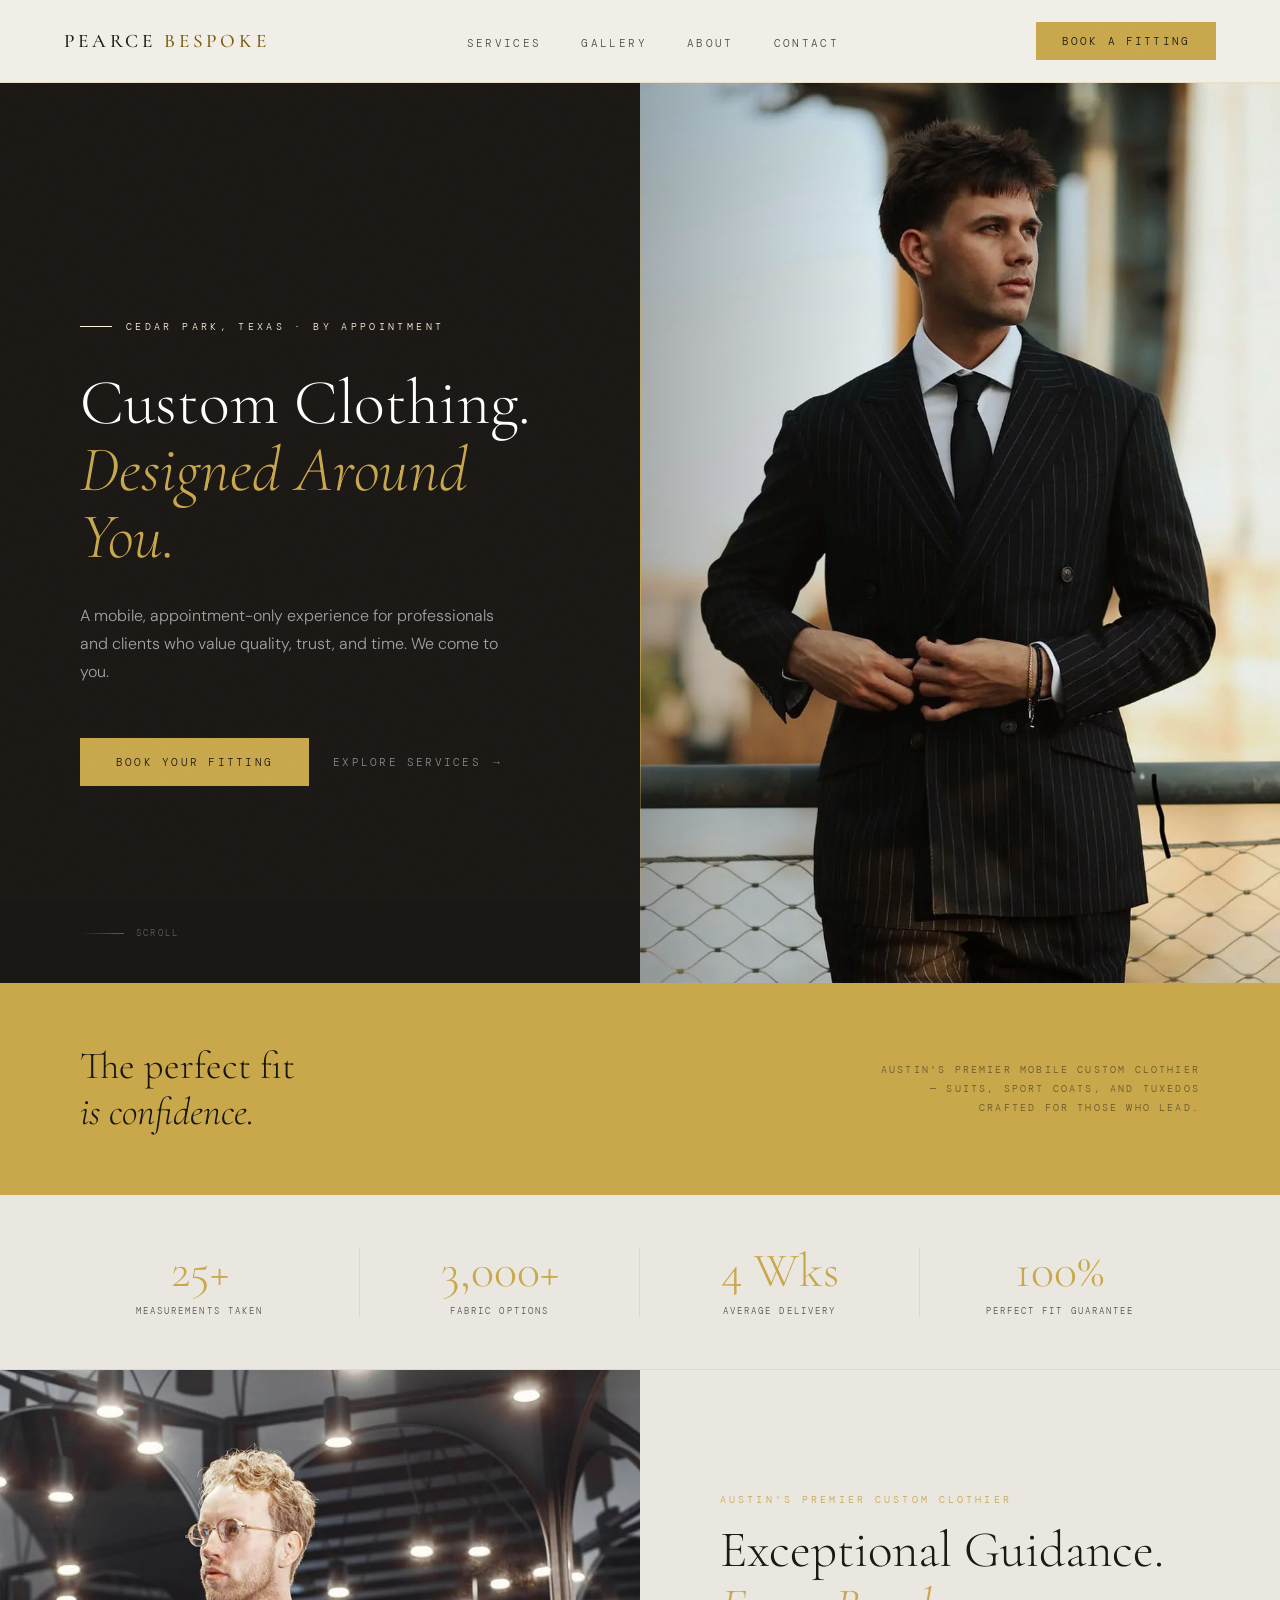
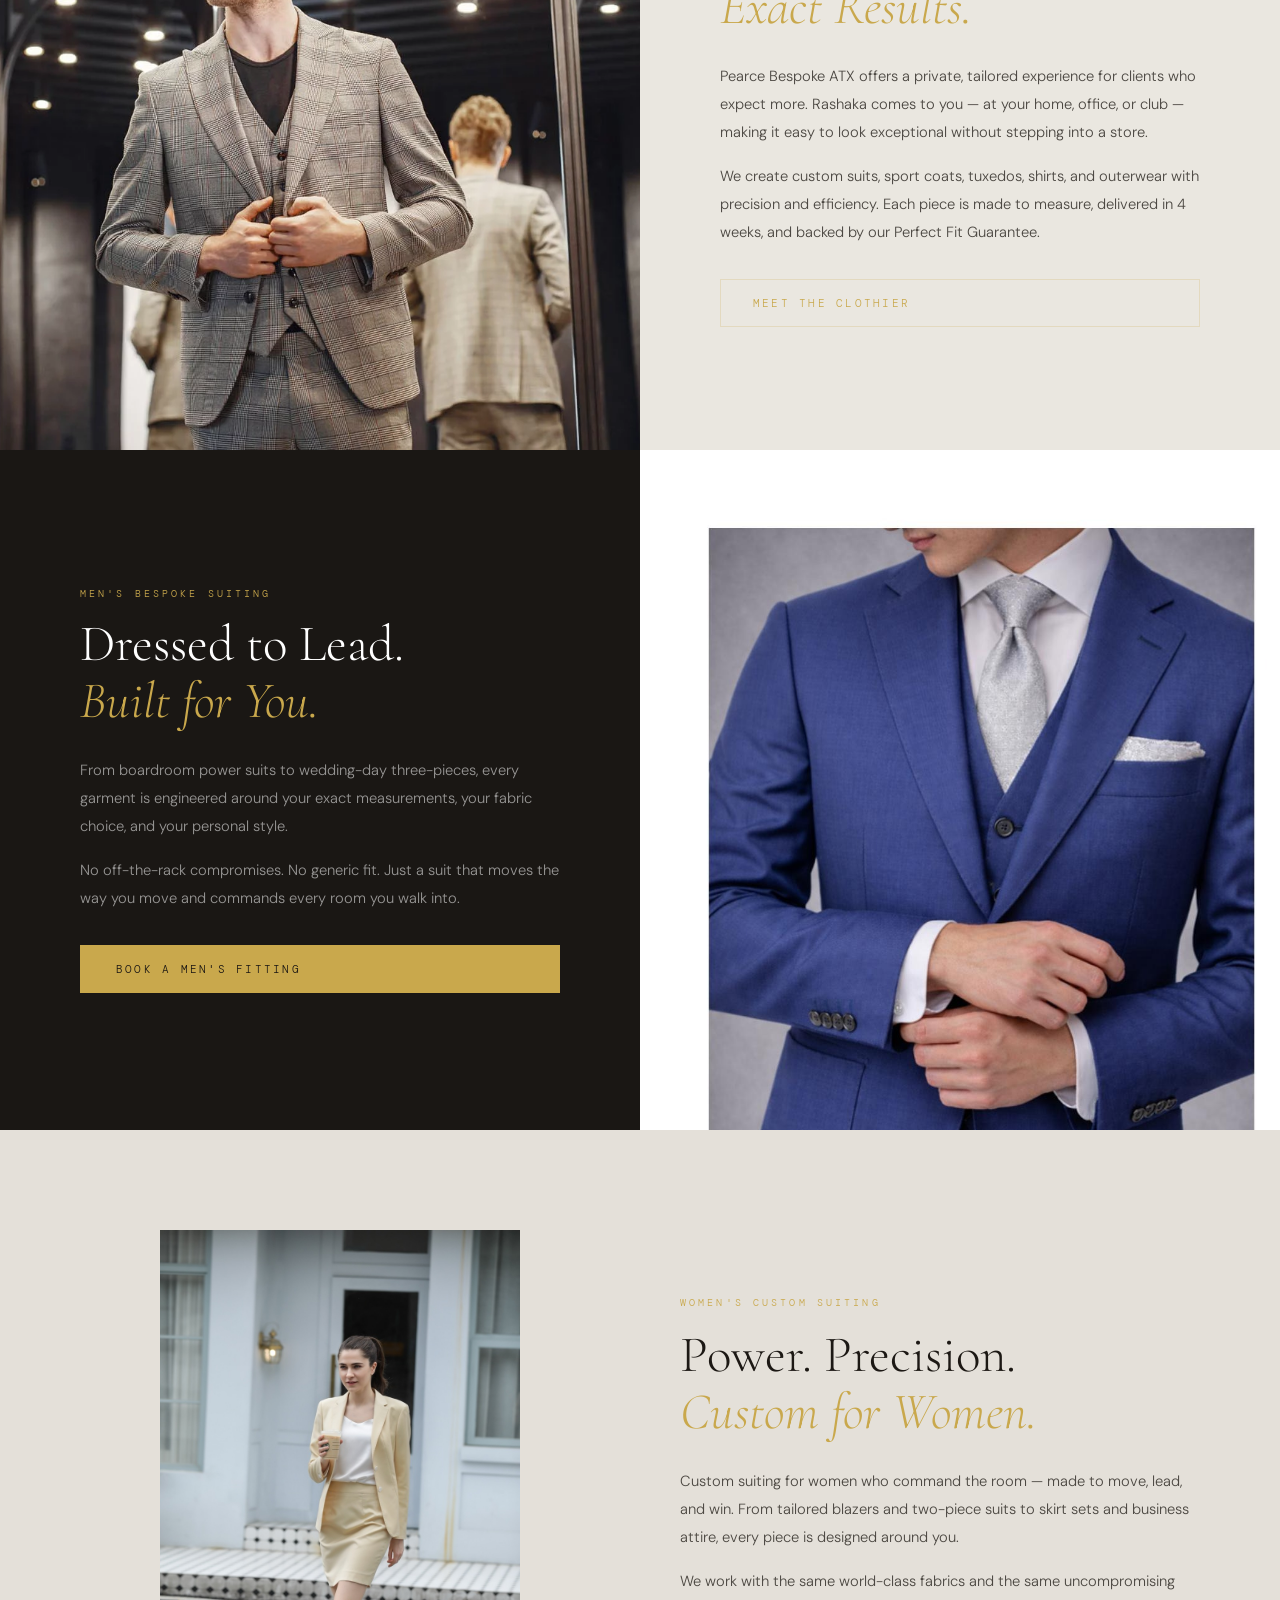
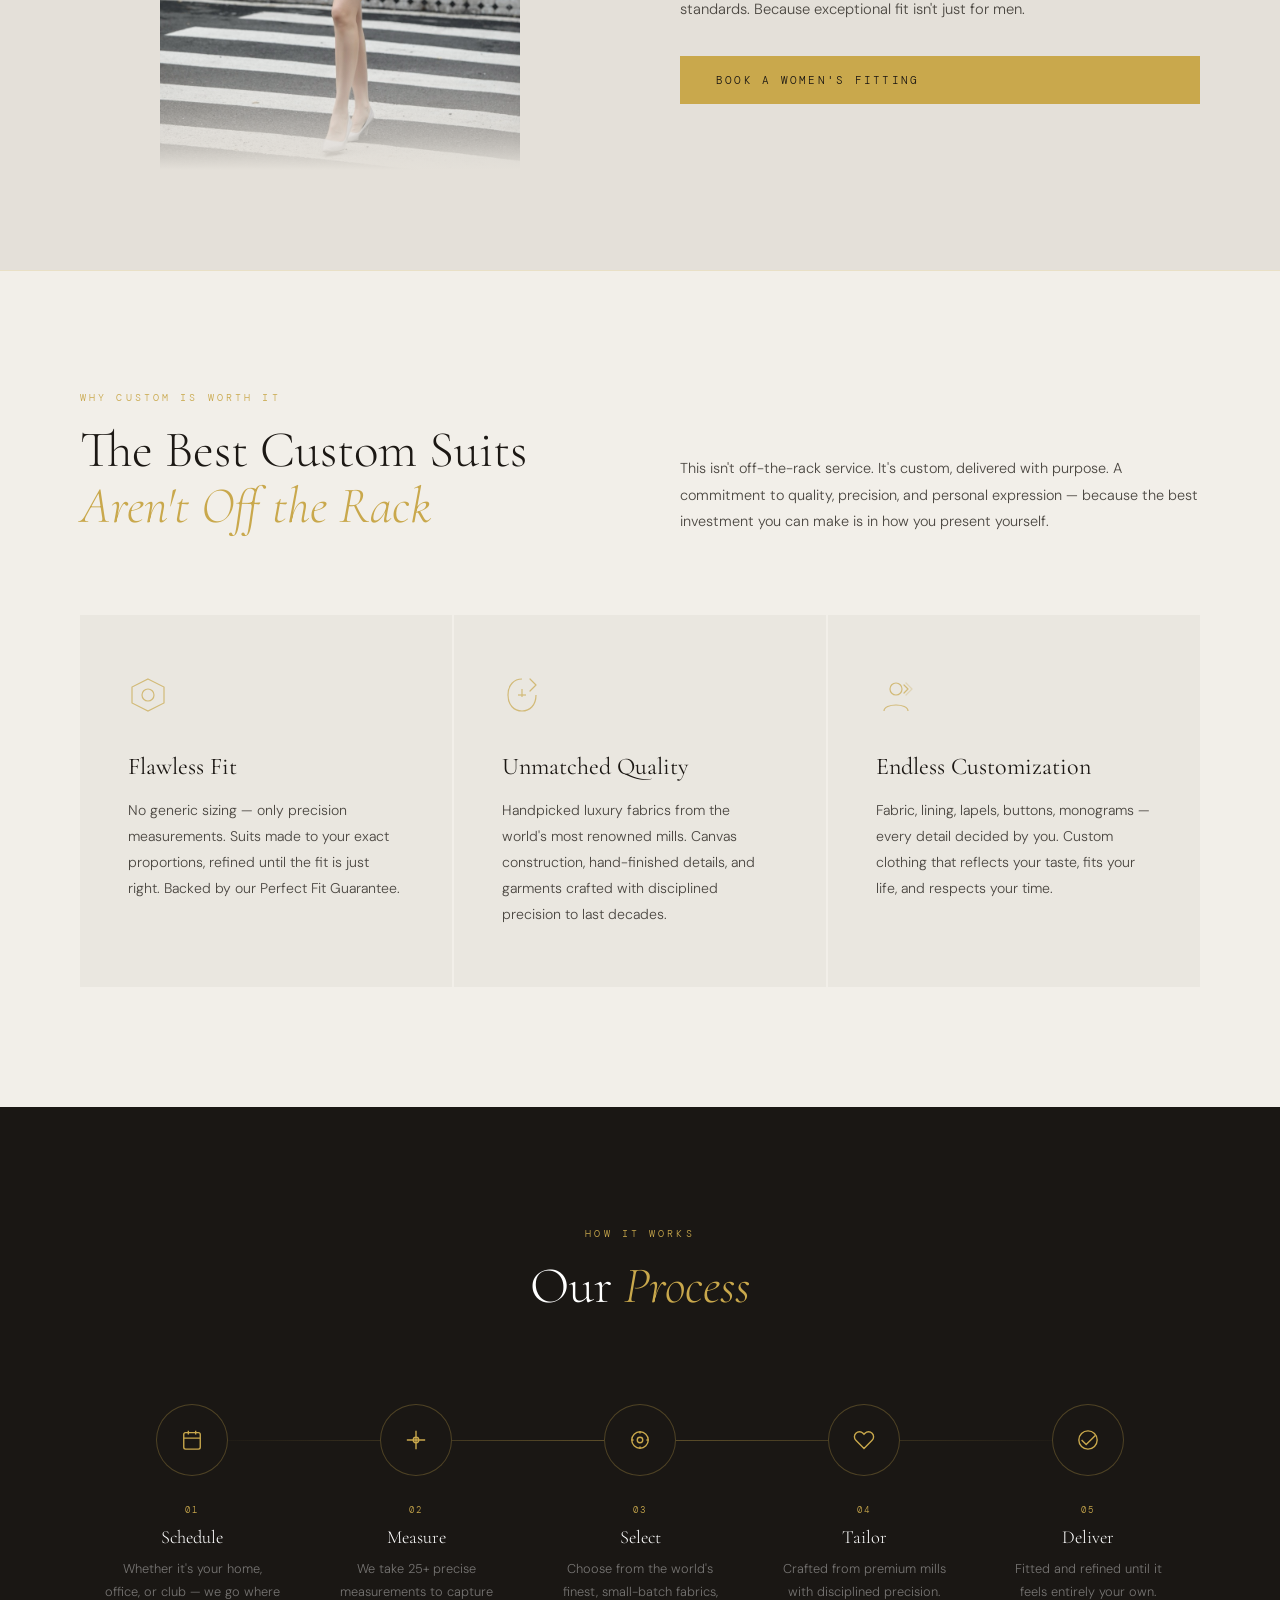
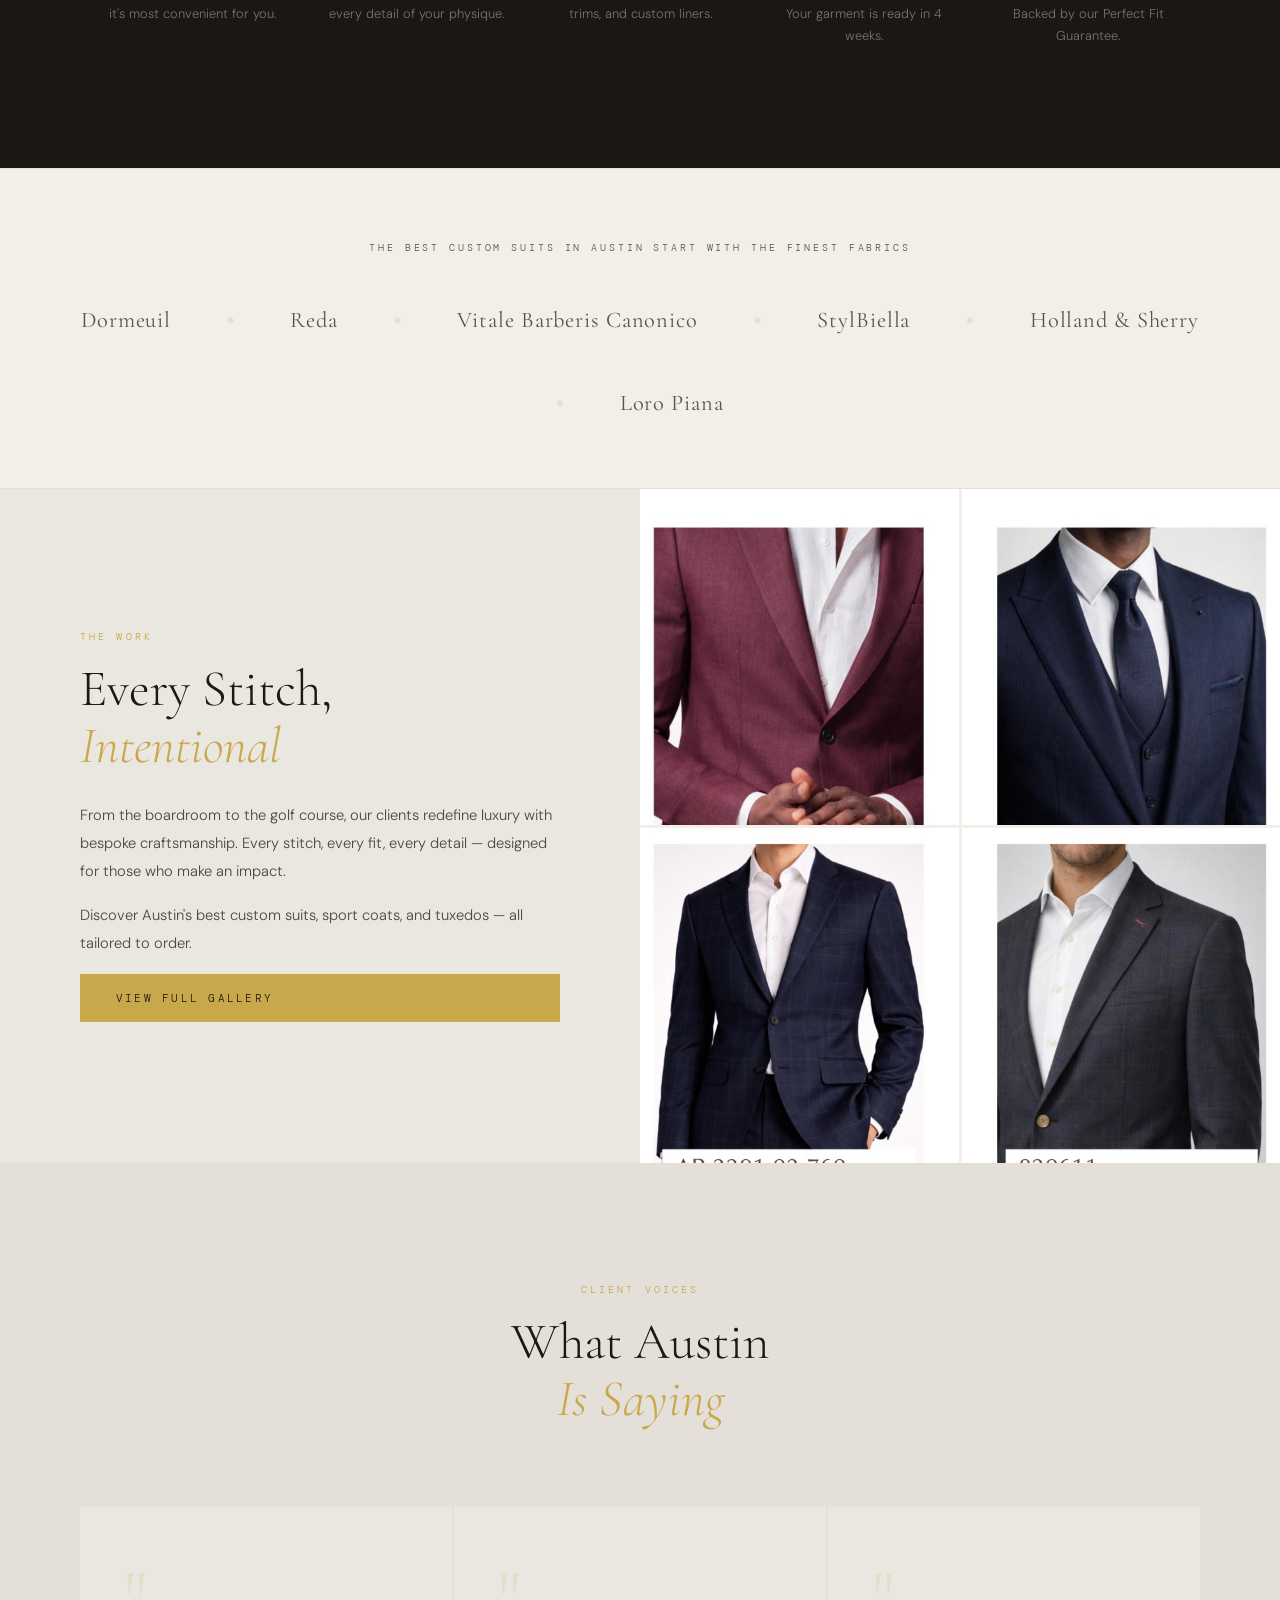
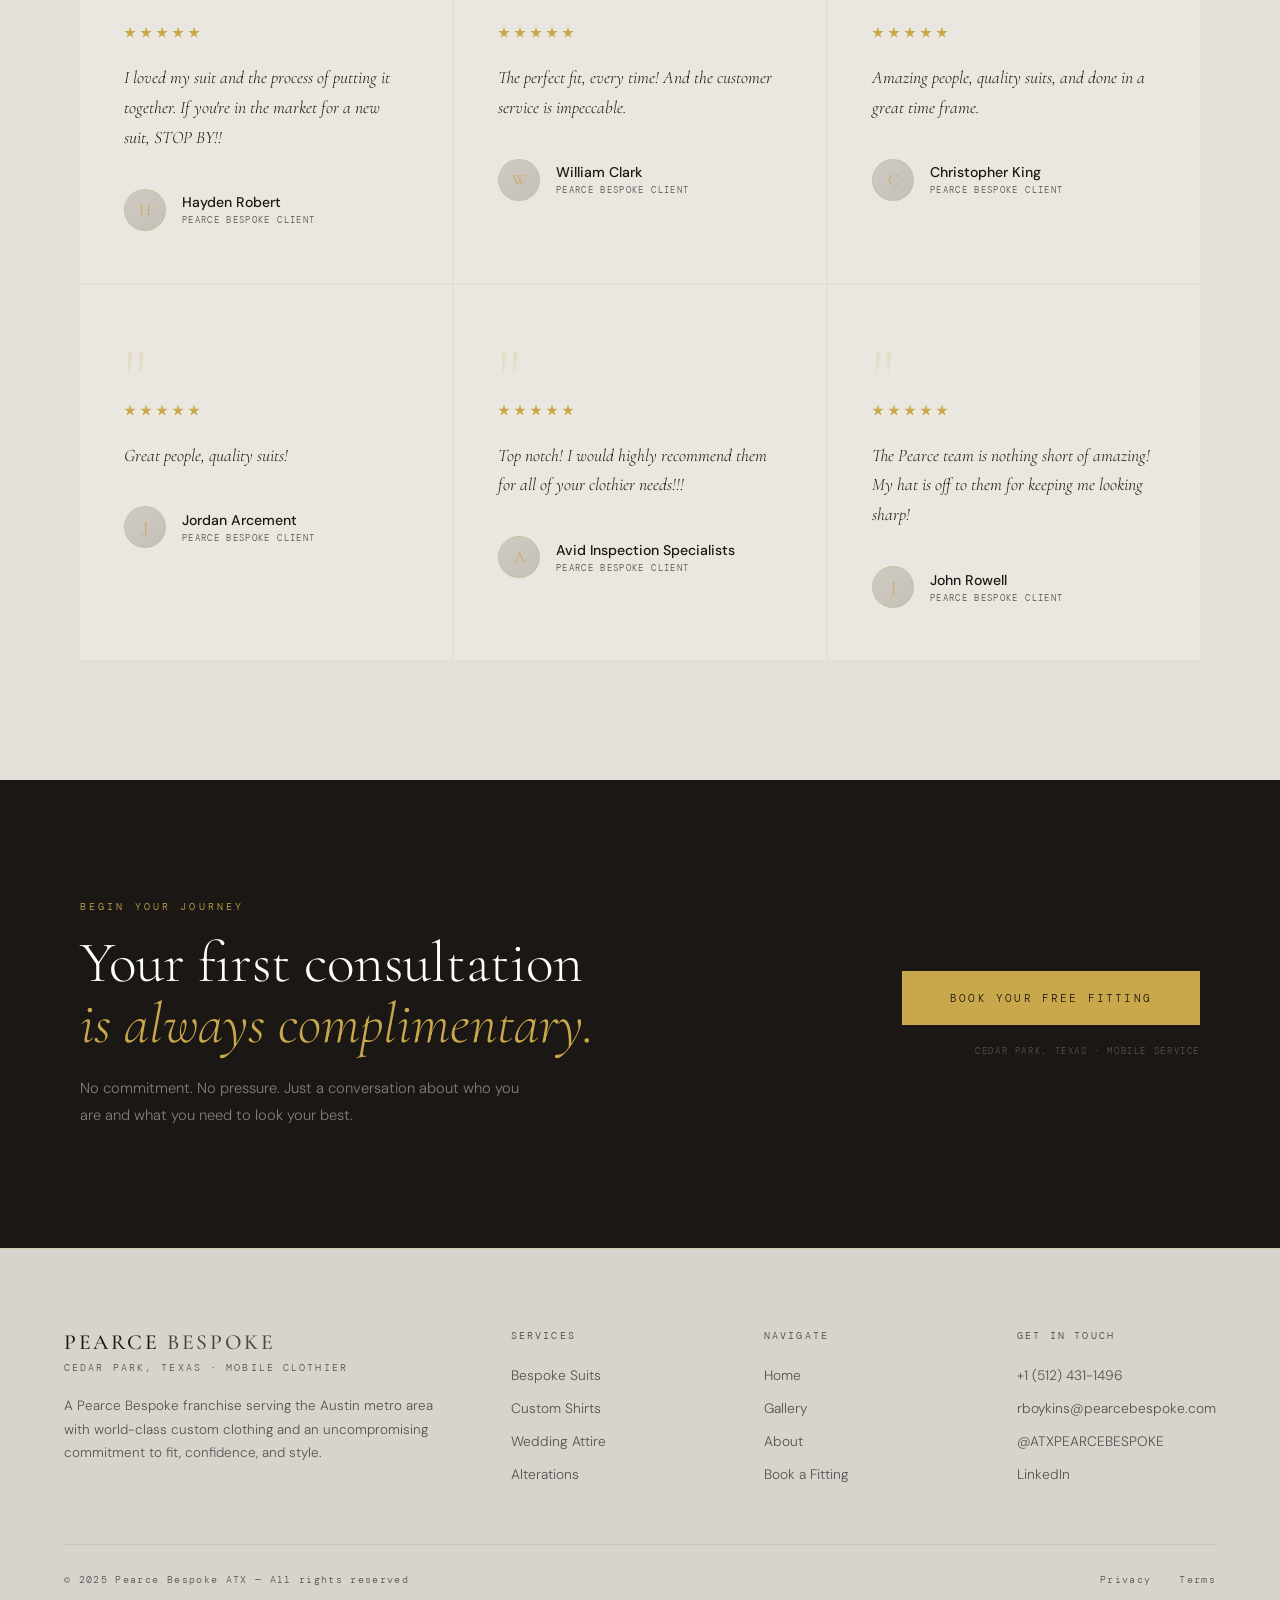
==== commit 43012d15: "Remove newsletter signup section from homepage Not needed for a franchise location site — no email l" ====
--- a/index.html
+++ b/index.html
@@ -3,6 +3,9 @@
 <head>
   <meta charset="UTF-8" />
   <meta name="viewport" content="width=device-width, initial-scale=1.0" />
+  <link rel="icon" type="image/png" sizes="32x32" href="favicon-32.png">
+  <link rel="icon" type="image/png" sizes="16x16" href="favicon-16.png">
+  <link rel="apple-touch-icon" sizes="180x180" href="apple-touch-icon.png">
   <title>Pearce Bespoke ATX | Custom Suits Cedar Park & Austin, TX — Rashaka Boykins</title>
   <meta name="description" content="Pearce Bespoke ATX is Cedar Park and Austin's premier mobile bespoke clothier. Rashaka Boykins brings world-class custom suits, dress shirts, and tailoring directly to you — home, office, or event. Book your complimentary consultation today." />
   <meta name="keywords" content="Rashaka Boykins, Pearce Bespoke ATX, Pearce Bespoke Austin, custom suits Austin TX, bespoke tailor Cedar Park, mobile tailor Austin Texas, custom clothing Austin, bespoke suits Austin, made to measure suits Austin, custom dress shirts Austin, wedding suits Austin TX" />
@@ -96,9 +99,54 @@
   <!-- Preconnect for Google Fonts -->
   <link rel="preconnect" href="https://fonts.googleapis.com">
   <link rel="preconnect" href="https://fonts.gstatic.com" crossorigin>
-  <link rel="stylesheet" href="https://fonts.googleapis.com/css2?family=Cormorant+Garamond:ital,wght@0,300;0,400;0,500;0,600;1,300;1,400;1,500&family=DM+Sans:wght@300;400;500&family=DM+Mono:wght@300;400&display=swap">
-  <link rel="stylesheet" href="styles.css" />
+  <link rel="preload" as="style" href="https://fonts.googleapis.com/css2?family=Cormorant+Garamond:ital,wght@0,300;0,400;0,500;0,600;1,300;1,400;1,500&family=DM+Sans:wght@300;400;500&family=DM+Mono:wght@300;400&display=optional" onload="this.onload=null;this.rel='stylesheet'"><noscript><link rel="stylesheet" href="https://fonts.googleapis.com/css2?family=Cormorant+Garamond:ital,wght@0,300;0,400;0,500;0,600;1,300;1,400;1,500&family=DM+Sans:wght@300;400;500&family=DM+Mono:wght@300;400&display=optional"></noscript>
+  <link rel="preload" as="style" href="styles.css" onload="this.onload=null;this.rel='stylesheet'">
+  <noscript><link rel="stylesheet" href="styles.css"></noscript>
   <style>
+    /* ── CRITICAL: variables, reset, body, nav (styles.css inlined for zero-blocking FCP) ── */
+    :root{--gold:#c9a84c;--gold-light:#c9a84c;--gold-dim:rgba(201,168,76,0.22);--bg-base:#F2EFE9;--bg-2:#EAE7E0;--bg-3:#E4E0D9;--cream:#1C1814;--cream-dim:#4A4640;--text-muted:#575350;--on-gold:#1a1613;--serif:'Cormorant Garamond',Georgia,serif;--sans:'DM Sans',system-ui,sans-serif;--mono:'DM Mono',monospace}
+    *,*::before,*::after{box-sizing:border-box;margin:0;padding:0}
+    html{scroll-behavior:smooth}
+    body{background:var(--bg-base);color:var(--cream);font-family:var(--sans);font-weight:300;overflow-x:hidden}
+    nav{position:fixed;top:0;left:0;right:0;z-index:1000;display:flex;align-items:center;justify-content:space-between;padding:22px 64px;background:var(--bg-base);border-bottom:1px solid var(--gold-dim);transition:transform 0.35s ease}
+    nav.nav-hidden{transform:translateY(-100%)}
+    nav.scrolled,nav.solid{background:var(--bg-base)}
+    .nav-logo{font-family:var(--serif);font-weight:500;font-size:1.2rem;letter-spacing:0.2em;text-transform:uppercase;color:var(--cream);text-decoration:none}
+    .nav-logo span{color:#7A5C0E}
+    .nav-links{display:flex;gap:40px;list-style:none}
+    .nav-links a{font-family:var(--mono);font-size:0.67rem;letter-spacing:0.22em;text-transform:uppercase;color:var(--cream-dim);text-decoration:none;transition:color 0.2s;position:relative}
+    .nav-links a::after{content:'';position:absolute;bottom:-4px;left:0;right:0;height:1px;background:var(--gold);transform:scaleX(0);transform-origin:left;transition:transform 0.3s}
+    .nav-links a:hover,.nav-links a.active{color:var(--gold)}
+    .nav-links a:hover::after,.nav-links a.active::after{transform:scaleX(1)}
+    .nav-cta{font-family:var(--mono);font-size:0.67rem;letter-spacing:0.2em;text-transform:uppercase;color:var(--on-gold);background:var(--gold);padding:12px 26px;text-decoration:none;transition:background 0.2s,transform 0.2s}
+    .nav-cta:hover{background:var(--gold-light);transform:translateY(-1px)}
+    .nav-hamburger{display:none;flex-direction:column;gap:5px;cursor:pointer;background:none;border:none;padding:4px;z-index:1002;position:relative}
+    .nav-hamburger span{display:block;width:26px;height:1.5px;background:var(--cream);transition:transform 0.35s ease,opacity 0.3s ease;transform-origin:center}
+    .nav-hamburger.open span:nth-child(1){transform:translateY(6.5px) rotate(45deg)}
+    .nav-hamburger.open span:nth-child(2){opacity:0;transform:scaleX(0)}
+    .nav-hamburger.open span:nth-child(3){transform:translateY(-6.5px) rotate(-45deg)}
+    .mobile-menu{position:fixed;inset:0;background:var(--bg-base);z-index:1001;display:flex;flex-direction:column;align-items:center;justify-content:center;gap:0;transform:translateX(100%);transition:transform 0.45s cubic-bezier(0.76,0,0.24,1);pointer-events:none}
+    .mobile-menu.open{transform:translateX(0);pointer-events:all}
+    .mobile-menu-links{display:flex;flex-direction:column;align-items:center;gap:4px;margin-bottom:44px;list-style:none}
+    .mobile-menu-links a{font-family:var(--serif);font-size:3rem;font-weight:300;color:var(--cream);text-decoration:none;letter-spacing:0.02em;transition:color 0.2s;padding:8px 0;display:block}
+    .mobile-menu-links a:hover,.mobile-menu-links a.active{color:var(--gold)}
+    .mobile-menu-footer{position:absolute;bottom:40px;font-family:var(--mono);font-size:0.58rem;letter-spacing:0.22em;text-transform:uppercase;color:var(--text-muted)}
+    .btn-primary{font-family:var(--mono);font-size:0.7rem;letter-spacing:0.2em;text-transform:uppercase;color:var(--on-gold);background:var(--gold);padding:17px 36px;text-decoration:none;display:inline-block;transition:background 0.2s,transform 0.2s}
+    .btn-ghost{font-family:var(--mono);font-size:0.7rem;letter-spacing:0.2em;text-transform:uppercase;color:var(--cream-dim);text-decoration:none;display:inline-flex;align-items:center;gap:12px;transition:color 0.2s}
+    .btn-ghost::after{content:'→';transition:transform 0.2s}
+    .btn-ghost:hover{color:var(--gold)}
+    .btn-ghost:hover::after{transform:translateX(4px)}
+    .section-eyebrow{font-family:var(--mono);font-size:0.65rem;letter-spacing:0.3em;text-transform:uppercase;color:var(--gold);margin-bottom:18px}
+    .section-title{font-family:var(--serif);font-size:clamp(2.4rem,4vw,3.8rem);font-weight:300;line-height:1.1;color:var(--cream)}
+    .section-title em{font-style:italic;color:var(--gold)}
+    .reveal{opacity:0;transform:translateY(22px);transition:opacity 0.75s ease,transform 0.75s ease}
+    .reveal.visible{opacity:1;transform:translateY(0)}
+    @keyframes fadeUp{from{opacity:0;transform:translateY(28px)}to{opacity:1;transform:translateY(0)}}
+    .fade-up{opacity:0;animation:fadeUp 0.85s ease forwards}
+    .d1{animation-delay:0.1s}.d2{animation-delay:0.25s}.d3{animation-delay:0.42s}.d4{animation-delay:0.58s}.d5{animation-delay:0.72s}
+    @media (max-width:768px){nav{padding:18px 20px}.nav-links,.nav-cta{display:none !important}.nav-hamburger{display:flex}.nav-logo{font-size:1.05rem}}
+    @media (max-width:375px){nav{padding:16px}.nav-logo{font-size:0.95rem;letter-spacing:0.15em}}
+    @media (min-width:1440px){nav{padding:24px 80px}}
 
     /* ── NAV OVERRIDE — homepage nav scrolls with the page ── */
     nav { position: relative !important; }
@@ -1184,22 +1232,6 @@
   </div>
 </section>
 
-<!-- NEWSLETTER -->
-<section id="newsletter">
-  <div class="newsletter-text reveal">
-    <div class="section-eyebrow">Stay Sharp</div>
-    <h2 class="section-title">Stay Ahead of<br><em>the Style Curve</em></h2>
-    <p>Sign up for exclusive style tips, expert insights, trunk show invitations, and early access to seasonal fabric collections from Pearce Bespoke ATX.</p>
-  </div>
-  <div class="newsletter-form reveal">
-    <div class="newsletter-input-row">
-      <input type="email" class="newsletter-input" placeholder="Enter your email address" />
-      <button class="newsletter-btn" onclick="handleNewsletter(this)">Subscribe</button>
-    </div>
-    <div class="newsletter-note">No spam. Unsubscribe anytime. We respect your privacy.</div>
-  </div>
-</section>
-
 <!-- CTA BANNER -->
 <section id="cta-banner" class="reveal">
   <div class="cta-text">
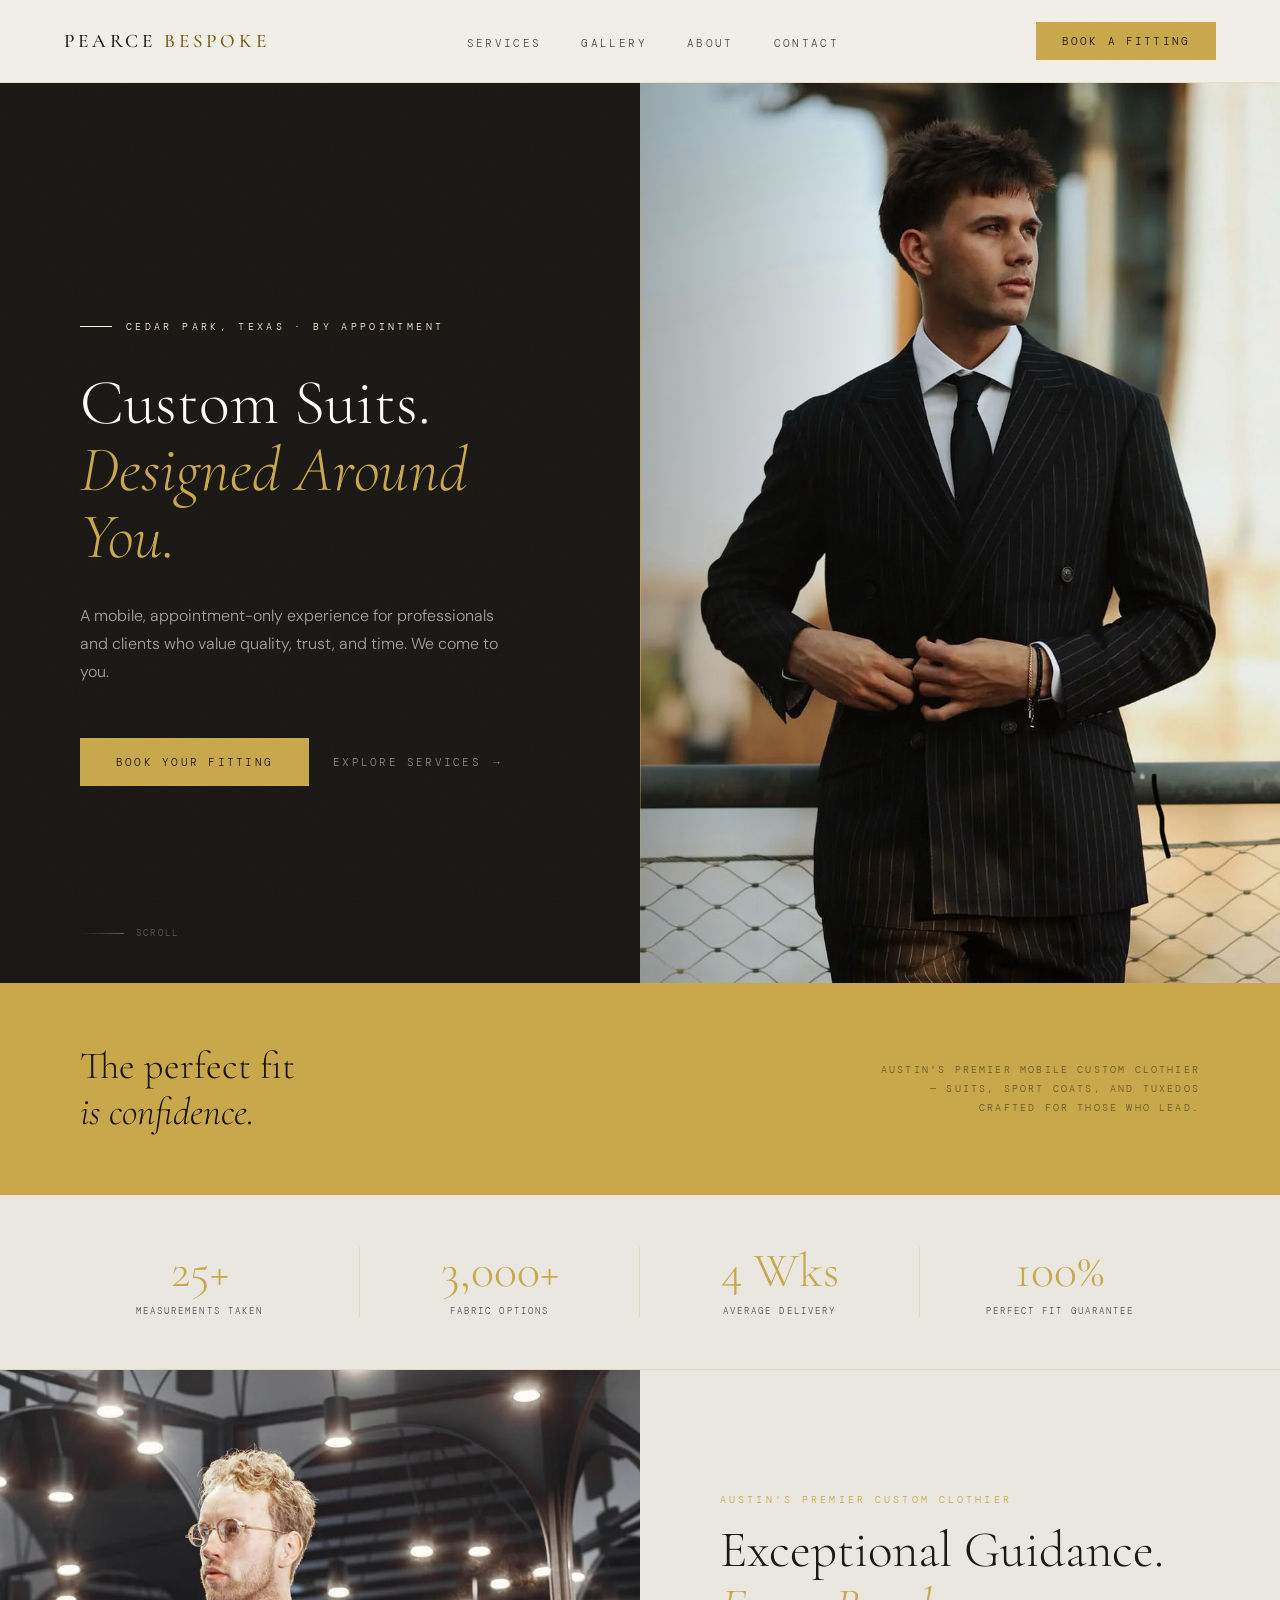
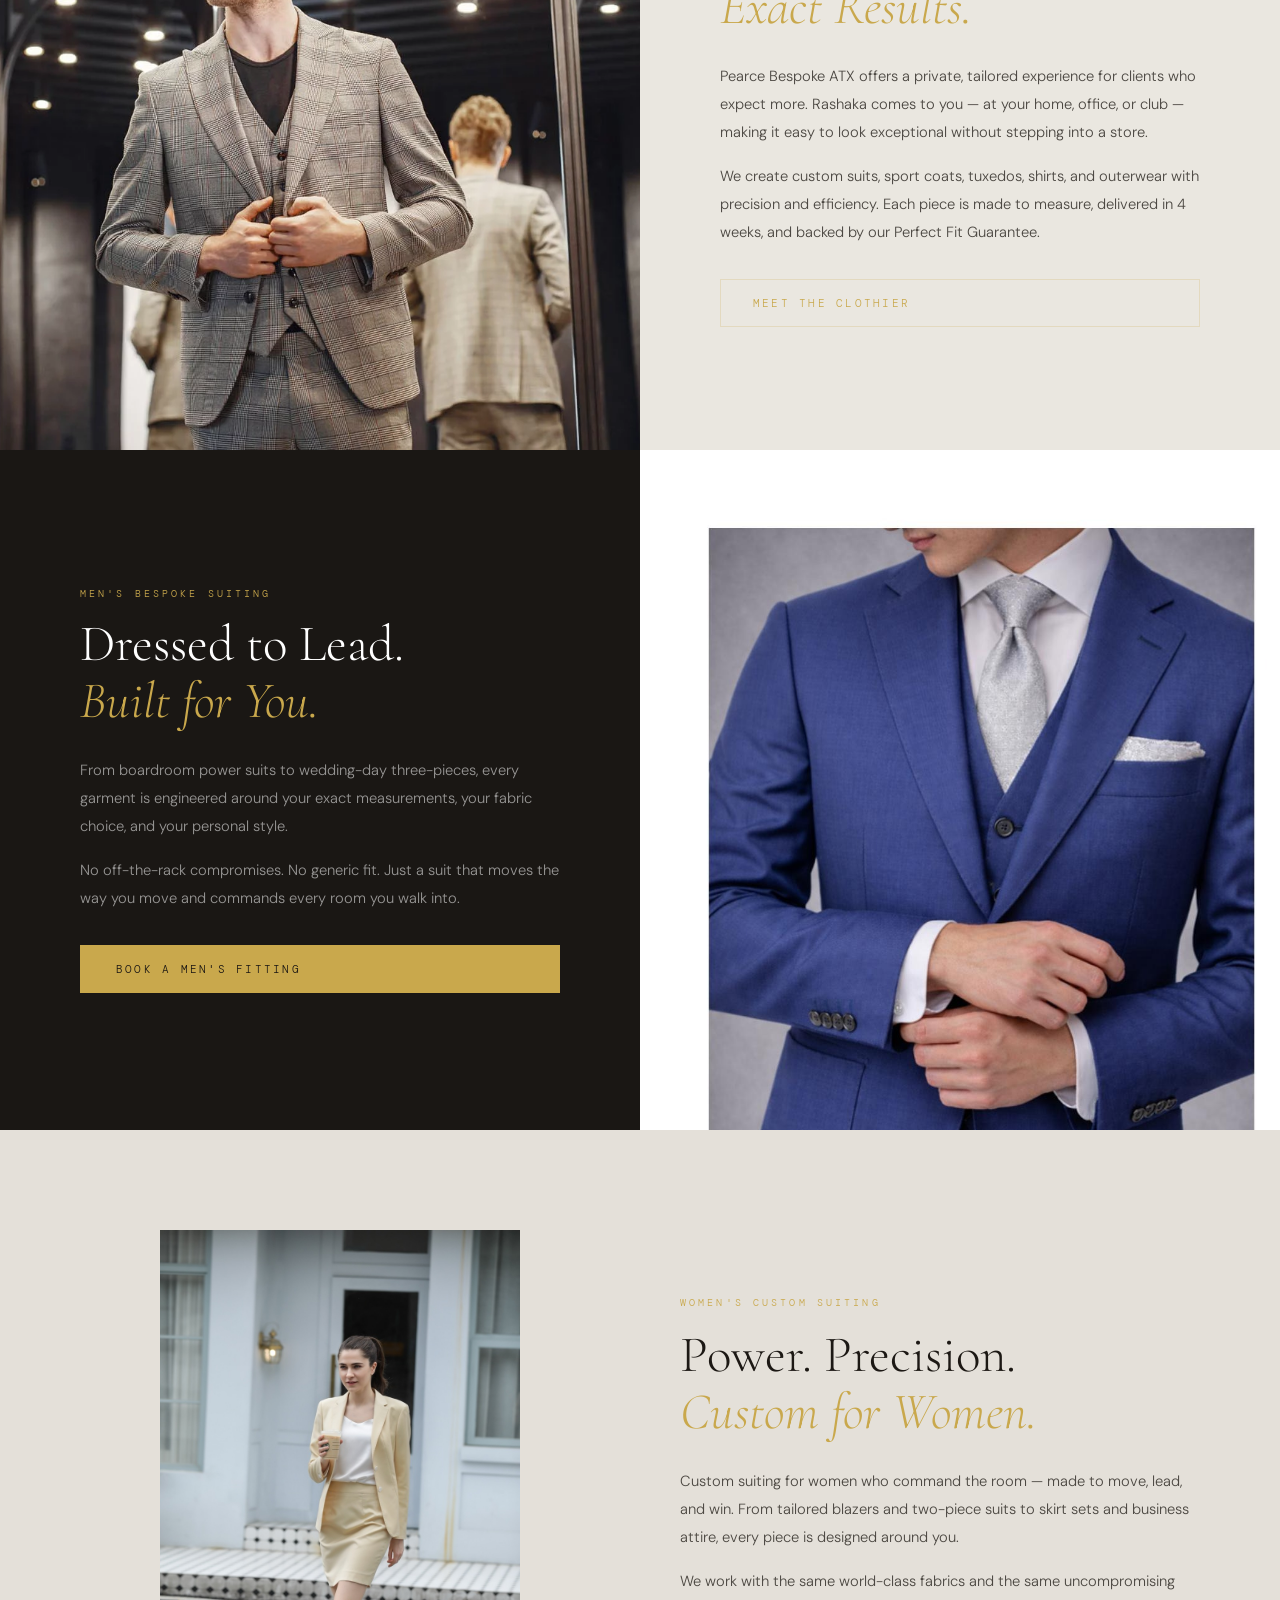
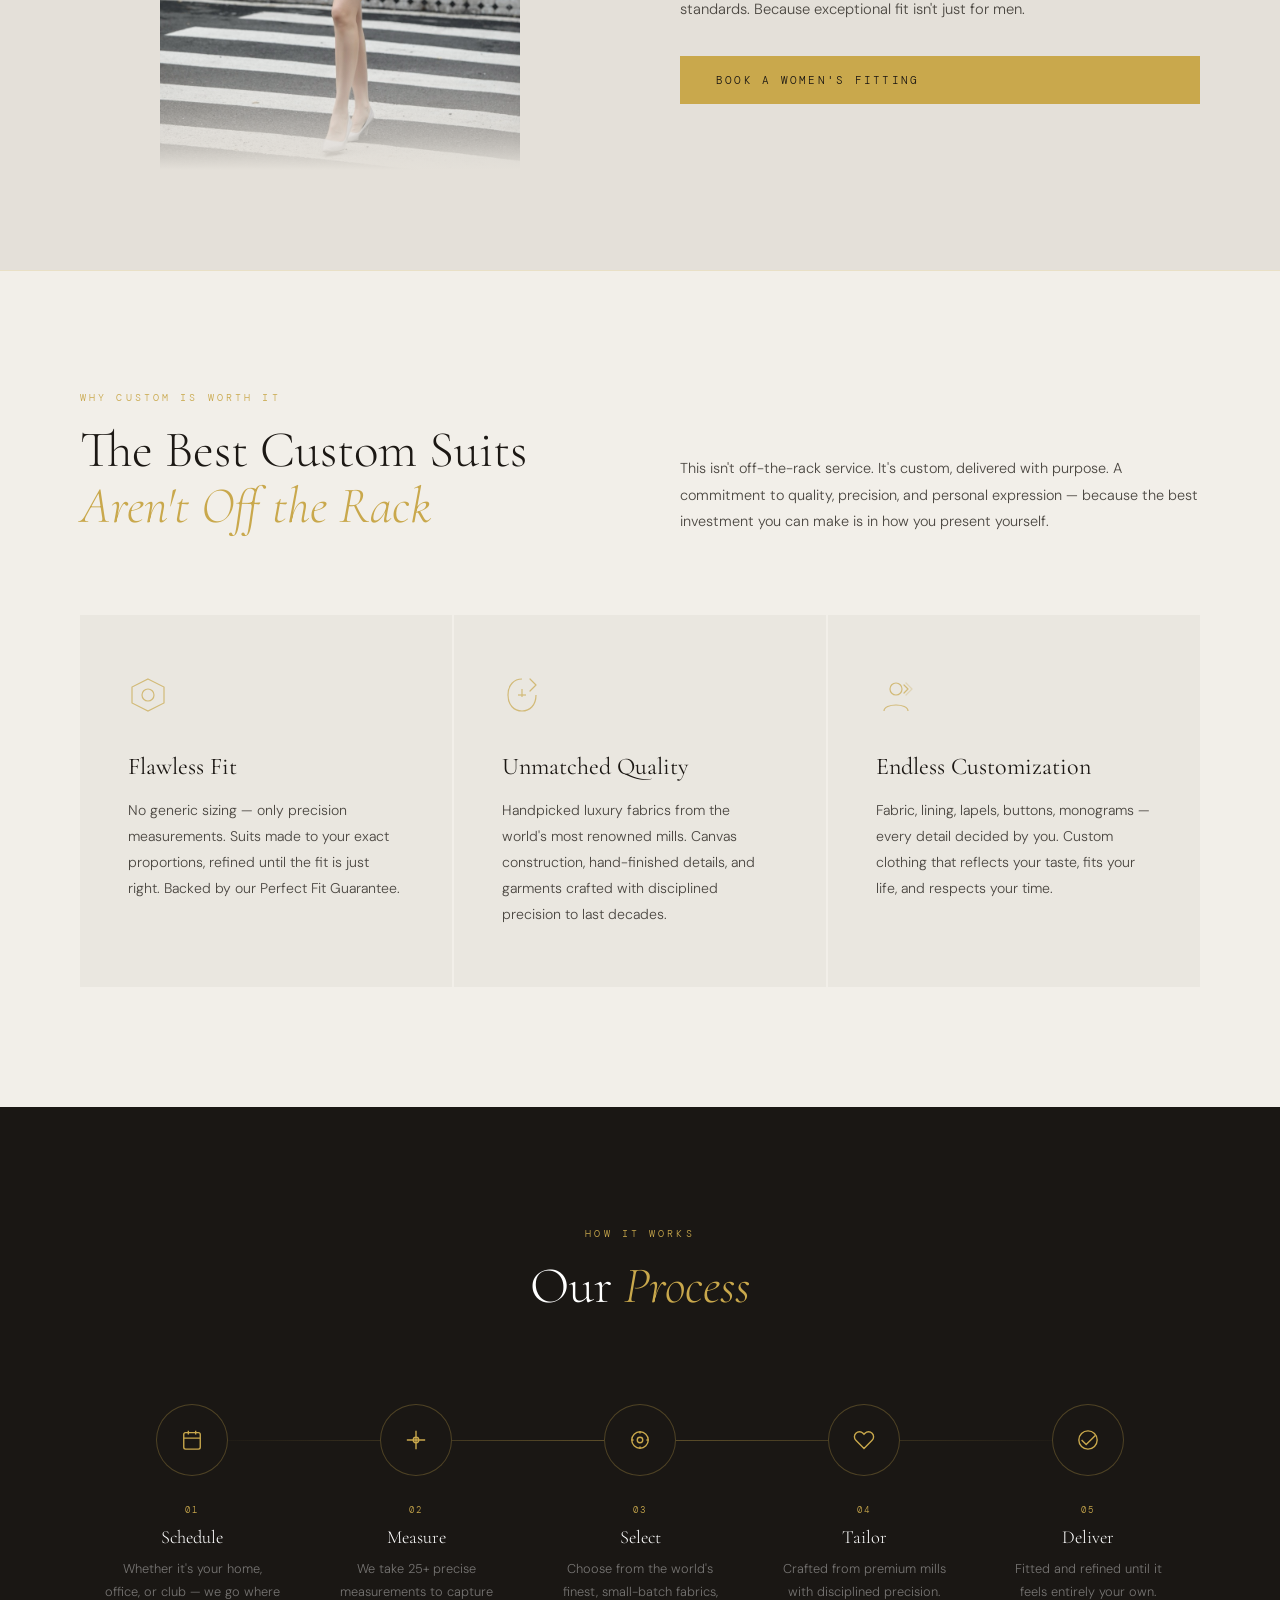
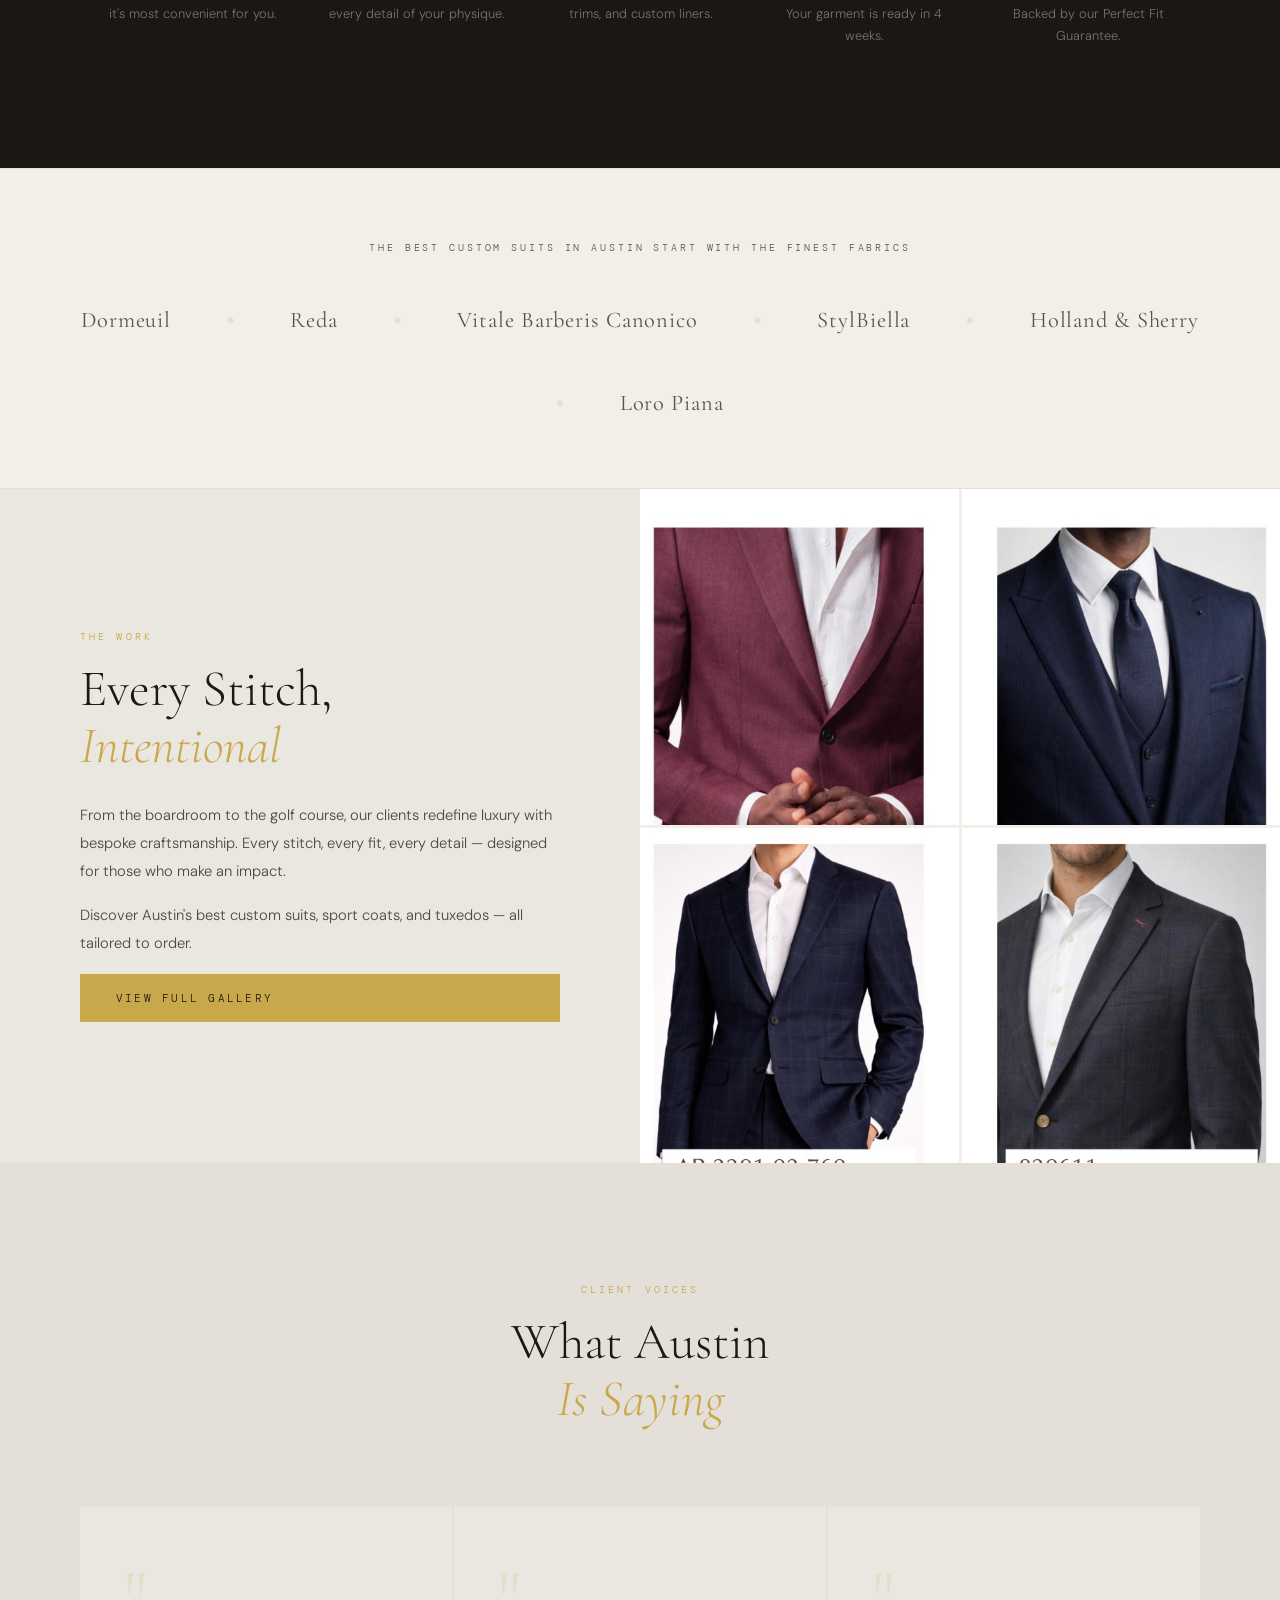
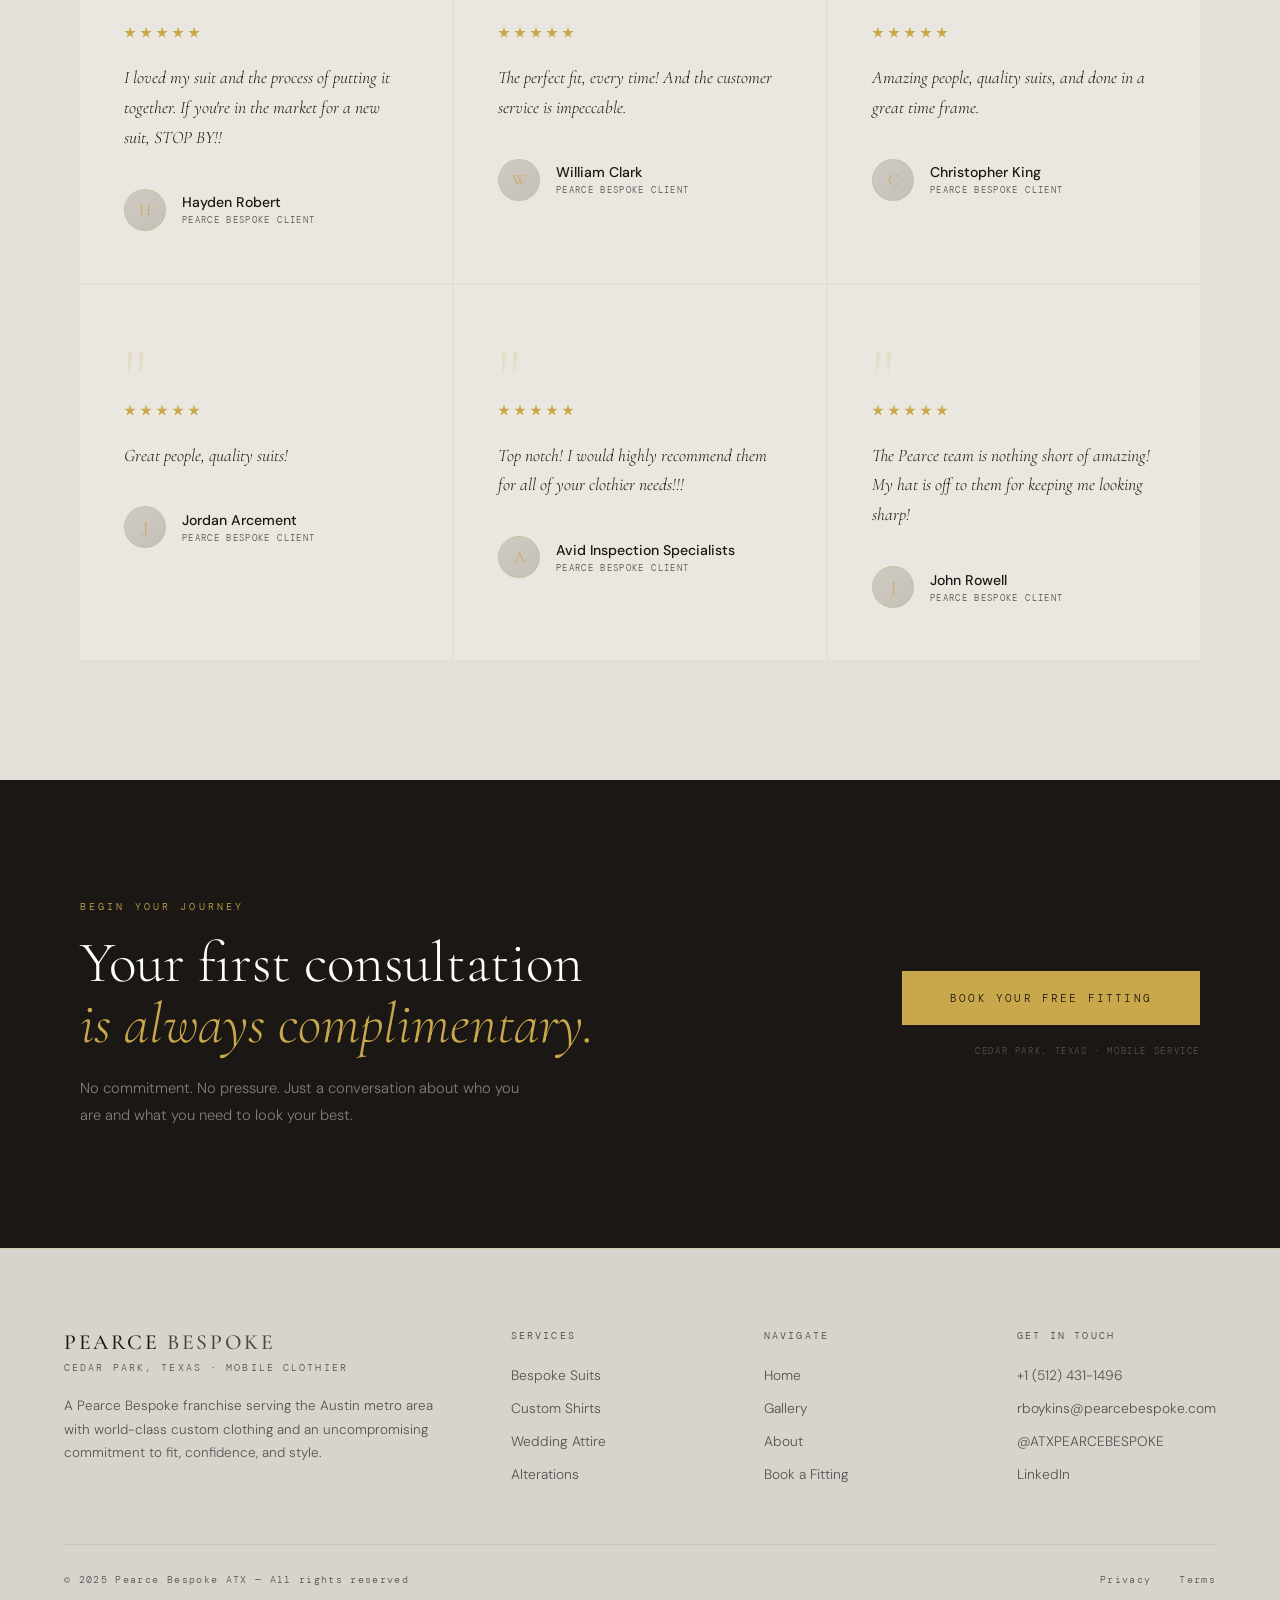
==== commit 1029c310: "Fix domain mismatch and optimize on-page SEO signals - Replace all pearcebespokeatx.com references w" ====
--- a/index.html
+++ b/index.html
@@ -3,22 +3,23 @@
 <head>
   <meta charset="UTF-8" />
   <meta name="viewport" content="width=device-width, initial-scale=1.0" />
+  <meta name="google-site-verification" content="C8lel8oqAqyq1UOYjPzp-1pInaUC6iOcDbARNr45UF0" />
   <link rel="icon" type="image/png" sizes="32x32" href="favicon-32.png">
   <link rel="icon" type="image/png" sizes="16x16" href="favicon-16.png">
   <link rel="apple-touch-icon" sizes="180x180" href="apple-touch-icon.png">
-  <title>Pearce Bespoke ATX | Custom Suits Cedar Park & Austin, TX — Rashaka Boykins</title>
+  <title>Custom Suits Austin TX | Pearce Bespoke ATX</title>
   <meta name="description" content="Pearce Bespoke ATX is Cedar Park and Austin's premier mobile bespoke clothier. Rashaka Boykins brings world-class custom suits, dress shirts, and tailoring directly to you — home, office, or event. Book your complimentary consultation today." />
   <meta name="keywords" content="Rashaka Boykins, Pearce Bespoke ATX, Pearce Bespoke Austin, custom suits Austin TX, bespoke tailor Cedar Park, mobile tailor Austin Texas, custom clothing Austin, bespoke suits Austin, made to measure suits Austin, custom dress shirts Austin, wedding suits Austin TX" />
   <meta name="author" content="Rashaka Boykins" />
   <meta name="robots" content="index, follow" />
-  <link rel="canonical" href="https://pearcebespokeatx.com/" />
+  <link rel="canonical" href="https://www.austinpearcebespoke.com/" />
 
   <!-- Open Graph -->
   <meta property="og:type" content="website" />
-  <meta property="og:url" content="https://pearcebespokeatx.com/" />
+  <meta property="og:url" content="https://www.austinpearcebespoke.com/" />
   <meta property="og:title" content="Pearce Bespoke ATX | Custom Suits Cedar Park & Austin, TX" />
   <meta property="og:description" content="Austin's premier mobile bespoke clothier. Rashaka Boykins brings world-class custom suits and tailoring directly to you. Book your complimentary consultation." />
-  <meta property="og:image" content="https://pearcebespokeatx.com/images/mens-custom-suits-16.webp" />
+  <meta property="og:image" content="https://www.austinpearcebespoke.com/images/mens-custom-suits-16.webp" />
   <meta property="og:site_name" content="Pearce Bespoke ATX" />
   <meta property="og:locale" content="en_US" />
 
@@ -26,7 +27,7 @@
   <meta name="twitter:card" content="summary_large_image" />
   <meta name="twitter:title" content="Pearce Bespoke ATX | Custom Suits Cedar Park & Austin, TX" />
   <meta name="twitter:description" content="Austin's premier mobile bespoke clothier. Rashaka Boykins brings world-class custom suits and tailoring directly to you." />
-  <meta name="twitter:image" content="https://pearcebespokeatx.com/images/mens-custom-suits-16.webp" />
+  <meta name="twitter:image" content="https://www.austinpearcebespoke.com/images/mens-custom-suits-16.webp" />
 
   <!-- Schema.org: Local Business + Person -->
   <script type="application/ld+json">
@@ -35,15 +36,15 @@
     "@graph": [
       {
         "@type": "ClothingStore",
-        "@id": "https://pearcebespokeatx.com/#business",
+        "@id": "https://www.austinpearcebespoke.com/#business",
         "name": "Pearce Bespoke ATX",
         "alternateName": ["Pearce Bespoke Austin", "Pearce Bespoke Cedar Park"],
         "description": "Mobile bespoke clothier serving Cedar Park, Austin, and the surrounding Texas metro area. Specializing in custom suits, dress shirts, wedding attire, and executive wardrobes.",
-        "url": "https://pearcebespokeatx.com",
+        "url": "https://www.austinpearcebespoke.com",
         "telephone": "+15124311496",
         "email": "rboykins@pearcebespoke.com",
-        "founder": { "@id": "https://pearcebespokeatx.com/#rashaka" },
-        "employee": { "@id": "https://pearcebespokeatx.com/#rashaka" },
+        "founder": { "@id": "https://www.austinpearcebespoke.com/#rashaka" },
+        "employee": { "@id": "https://www.austinpearcebespoke.com/#rashaka" },
         "address": {
           "@type": "PostalAddress",
           "addressLocality": "Cedar Park",
@@ -77,10 +78,10 @@
       },
       {
         "@type": "Person",
-        "@id": "https://pearcebespokeatx.com/#rashaka",
+        "@id": "https://www.austinpearcebespoke.com/#rashaka",
         "name": "Rashaka Boykins",
         "jobTitle": "Owner & Bespoke Clothier",
-        "worksFor": { "@id": "https://pearcebespokeatx.com/#business" },
+        "worksFor": { "@id": "https://www.austinpearcebespoke.com/#business" },
         "address": {
           "@type": "PostalAddress",
           "addressLocality": "Cedar Park",
@@ -952,7 +953,7 @@
 <section class="hero">
   <div class="hero-left">
     <div class="hero-eyebrow fade-up d1">Cedar Park, Texas · By Appointment</div>
-    <h1 class="hero-h1 fade-up d2">Custom Clothing.<br><em>Designed Around You.</em></h1>
+    <h1 class="hero-h1 fade-up d2">Custom Suits.<br><em>Designed Around You.</em></h1>
     <p class="hero-sub fade-up d3">A mobile, appointment-only experience for professionals and clients who value quality, trust, and time. We come to you.</p>
     <div class="hero-actions fade-up d4">
       <a href="contact.html" class="btn-primary">Book Your Fitting</a>
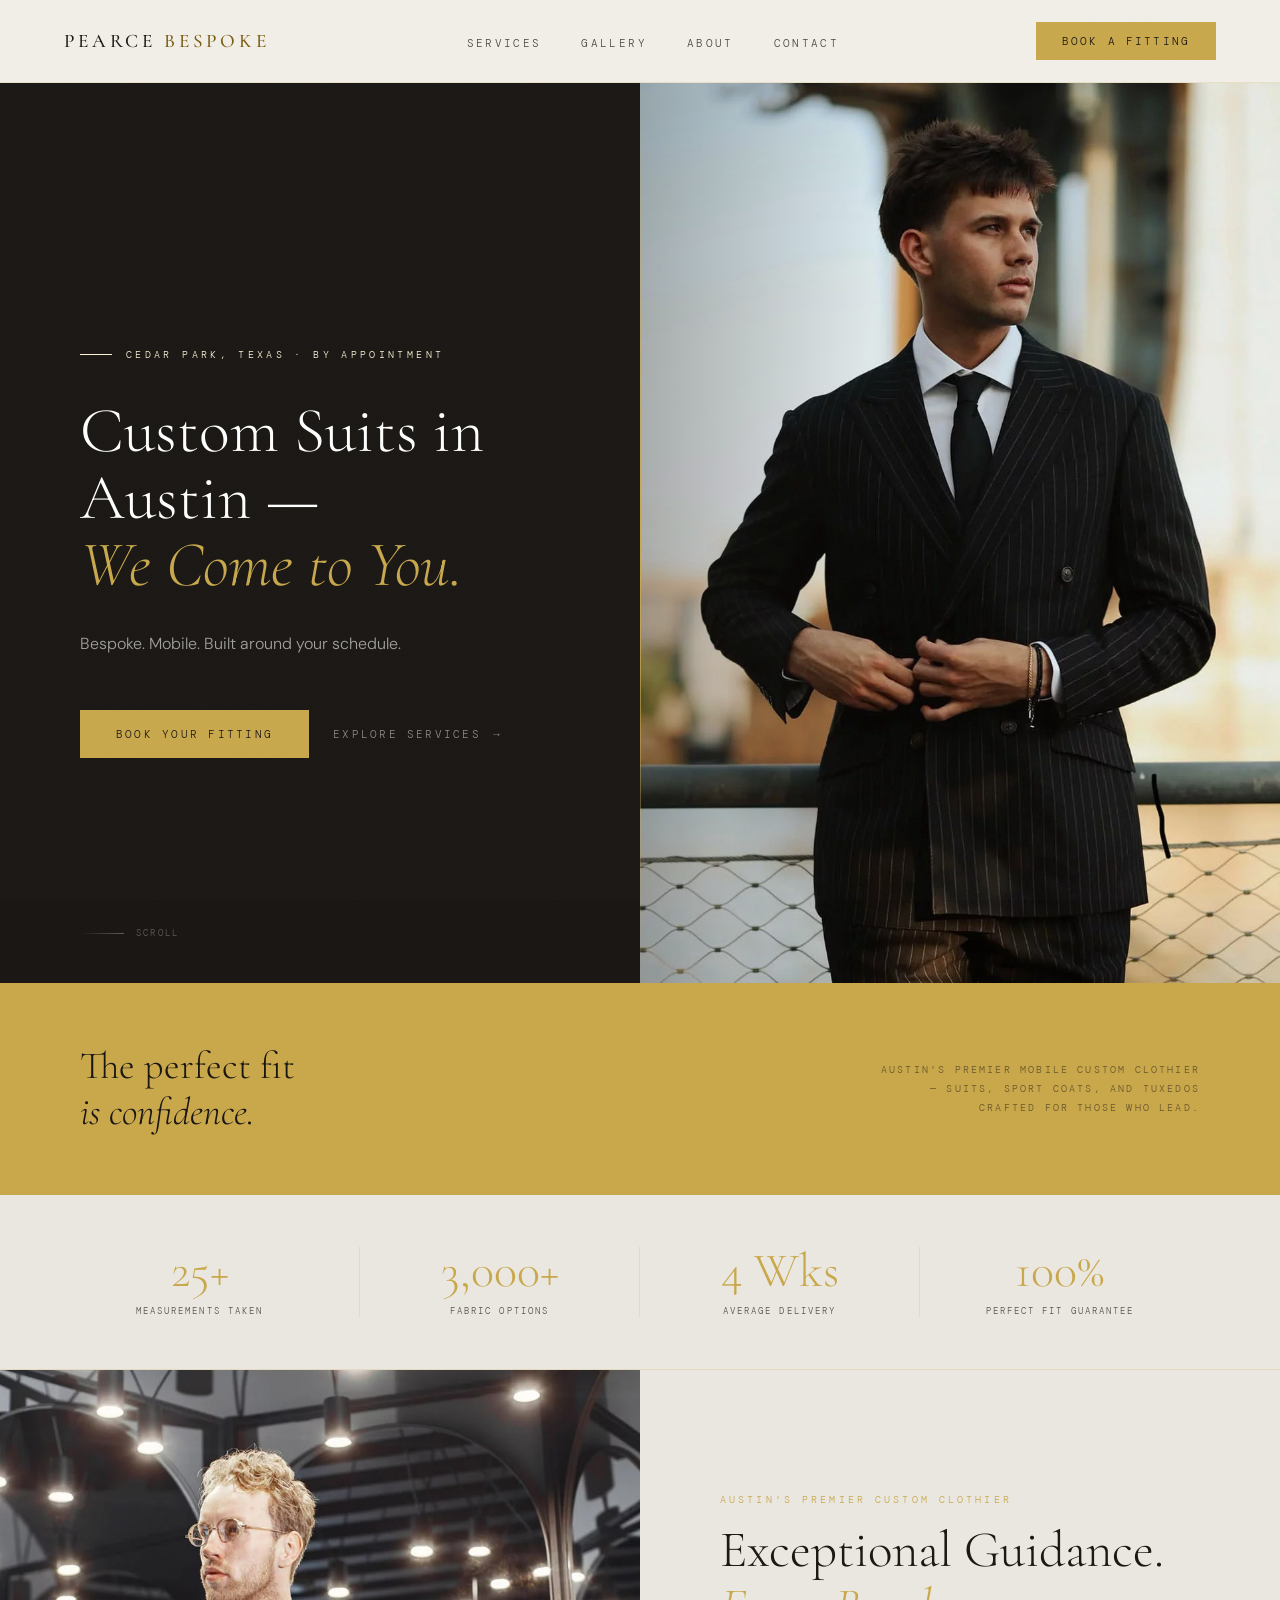
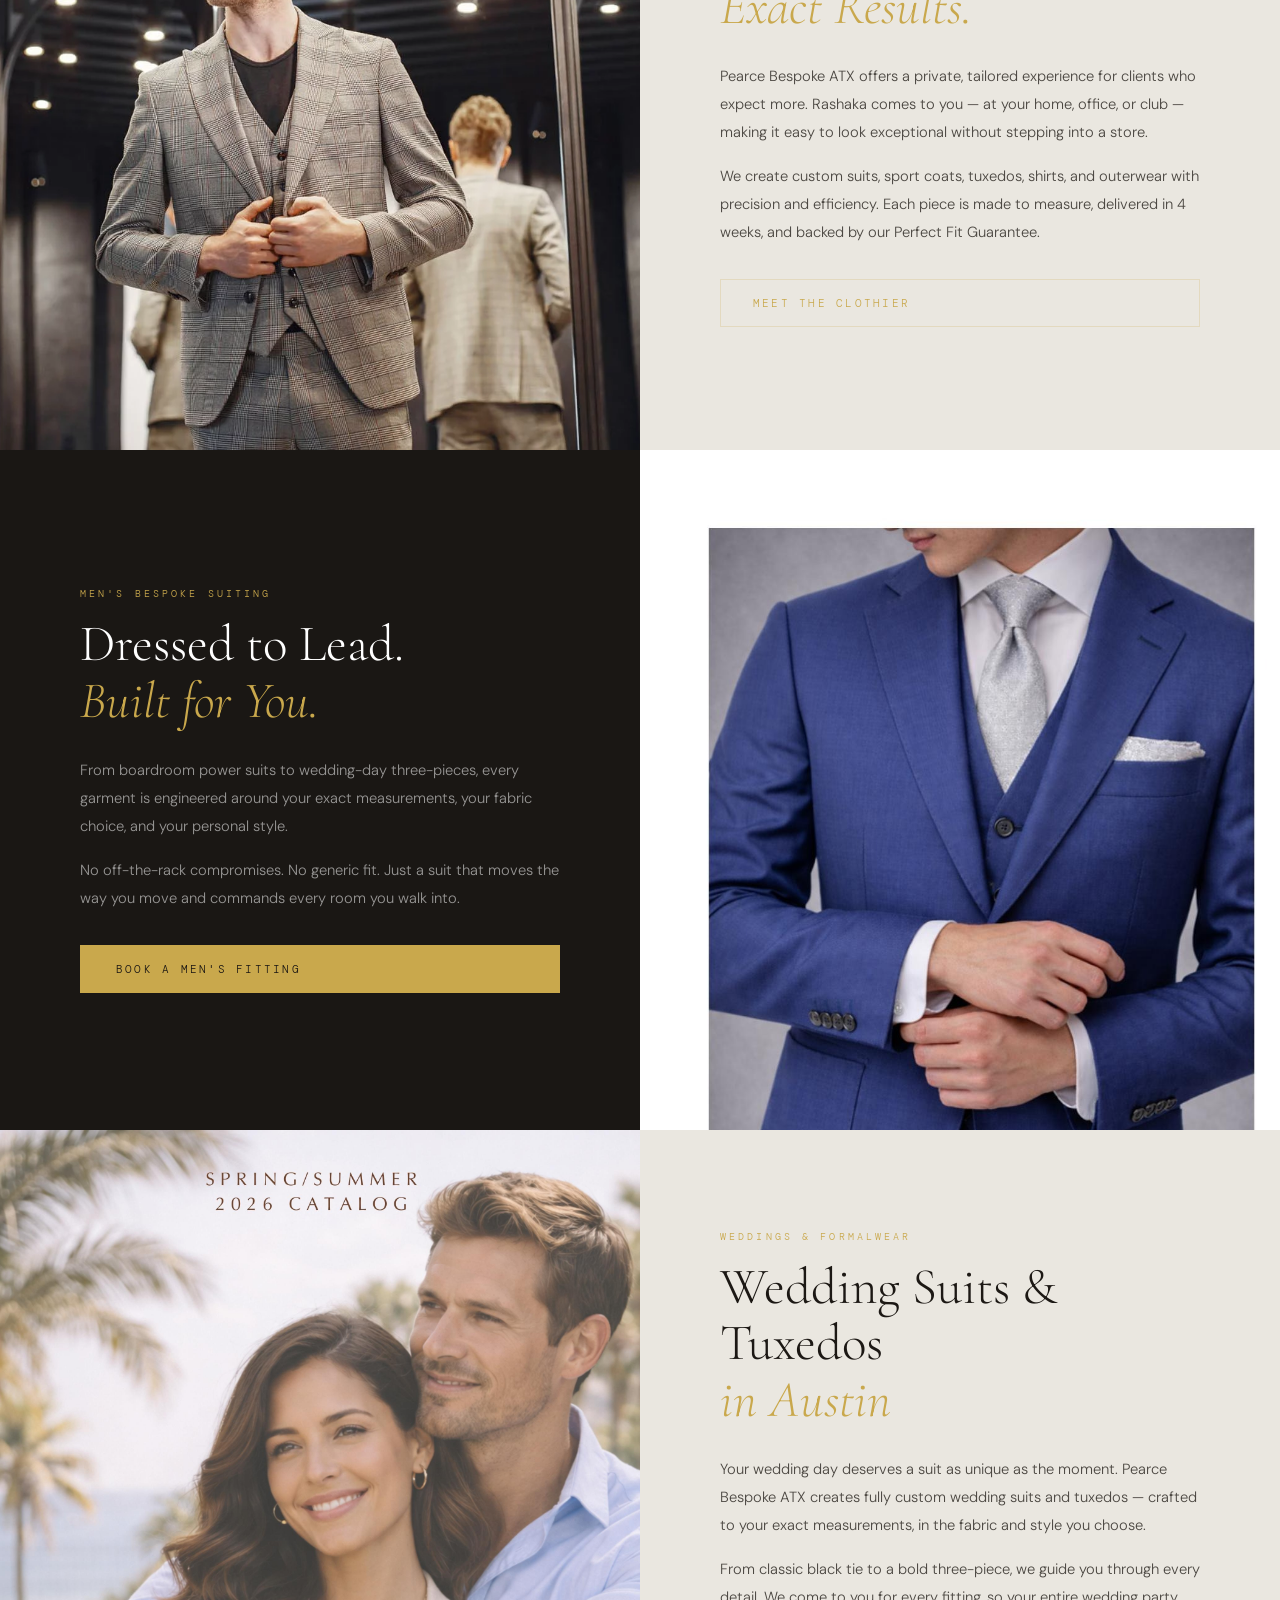
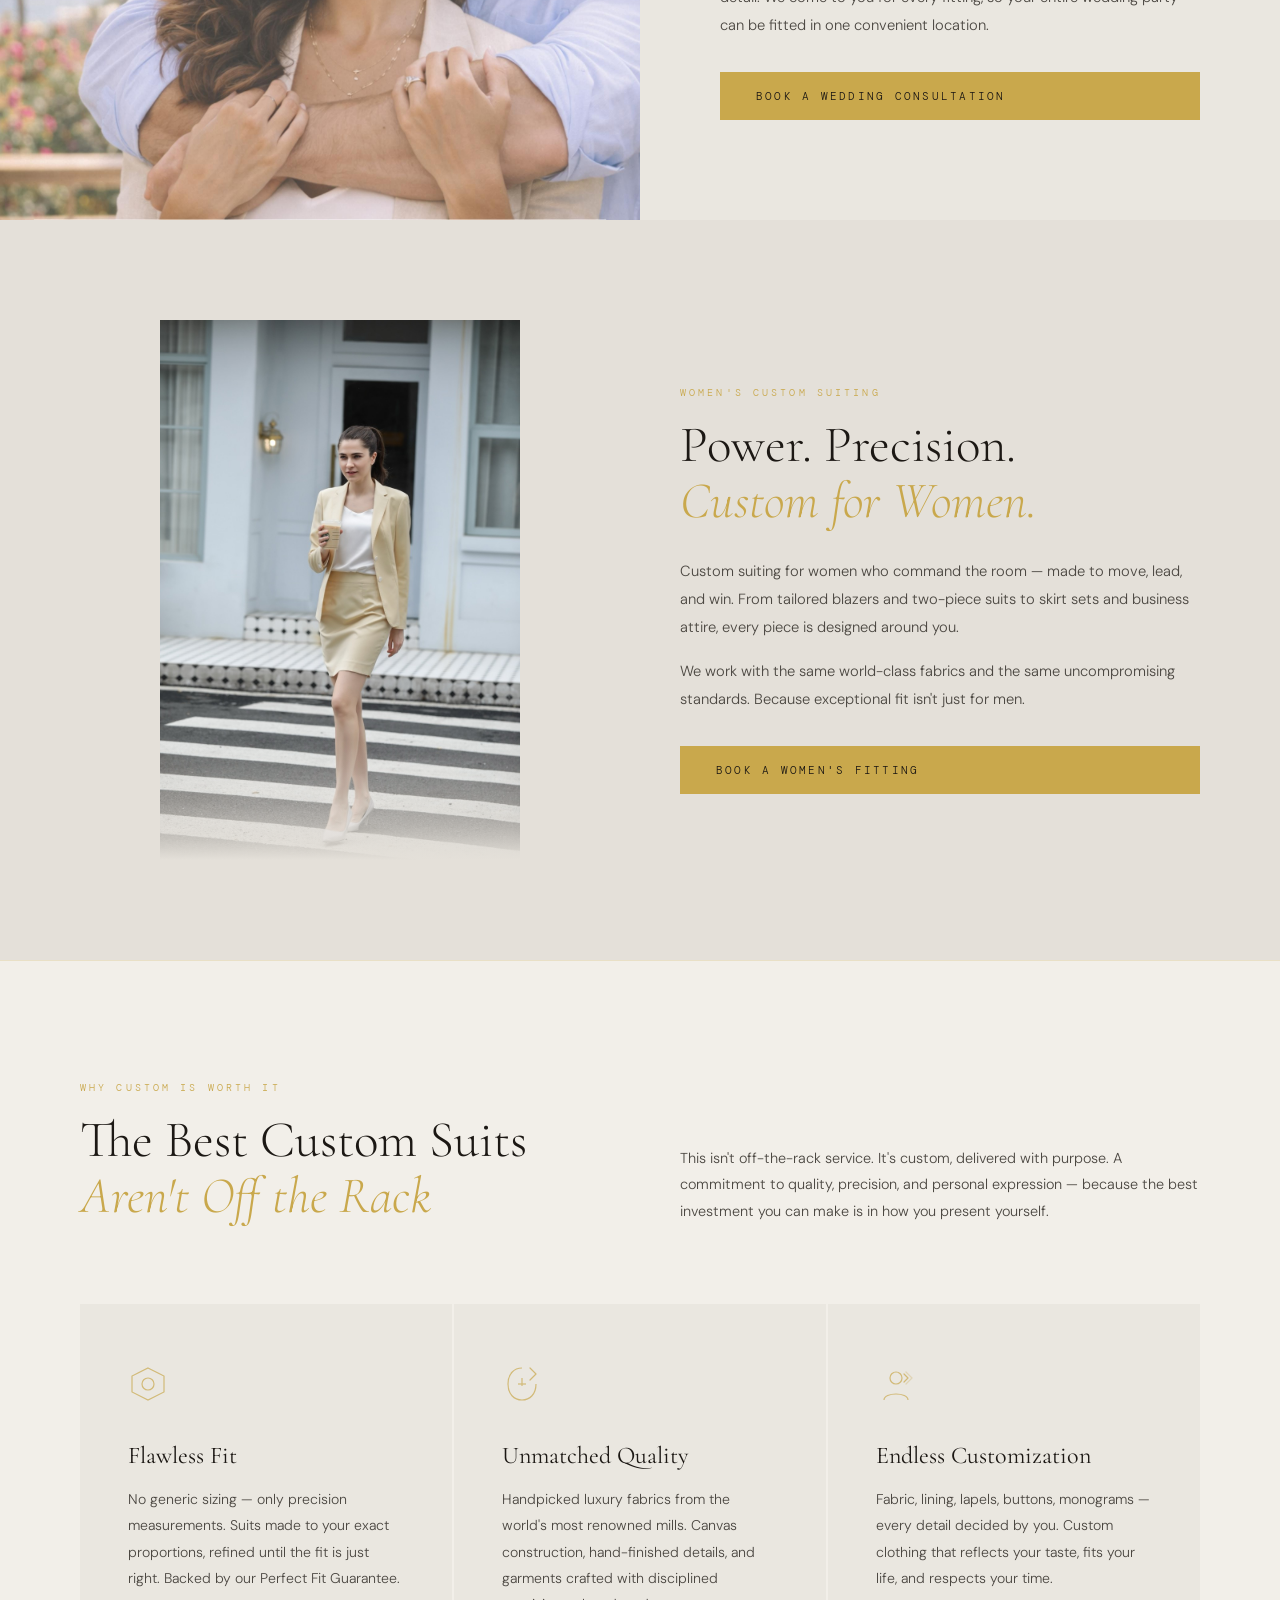
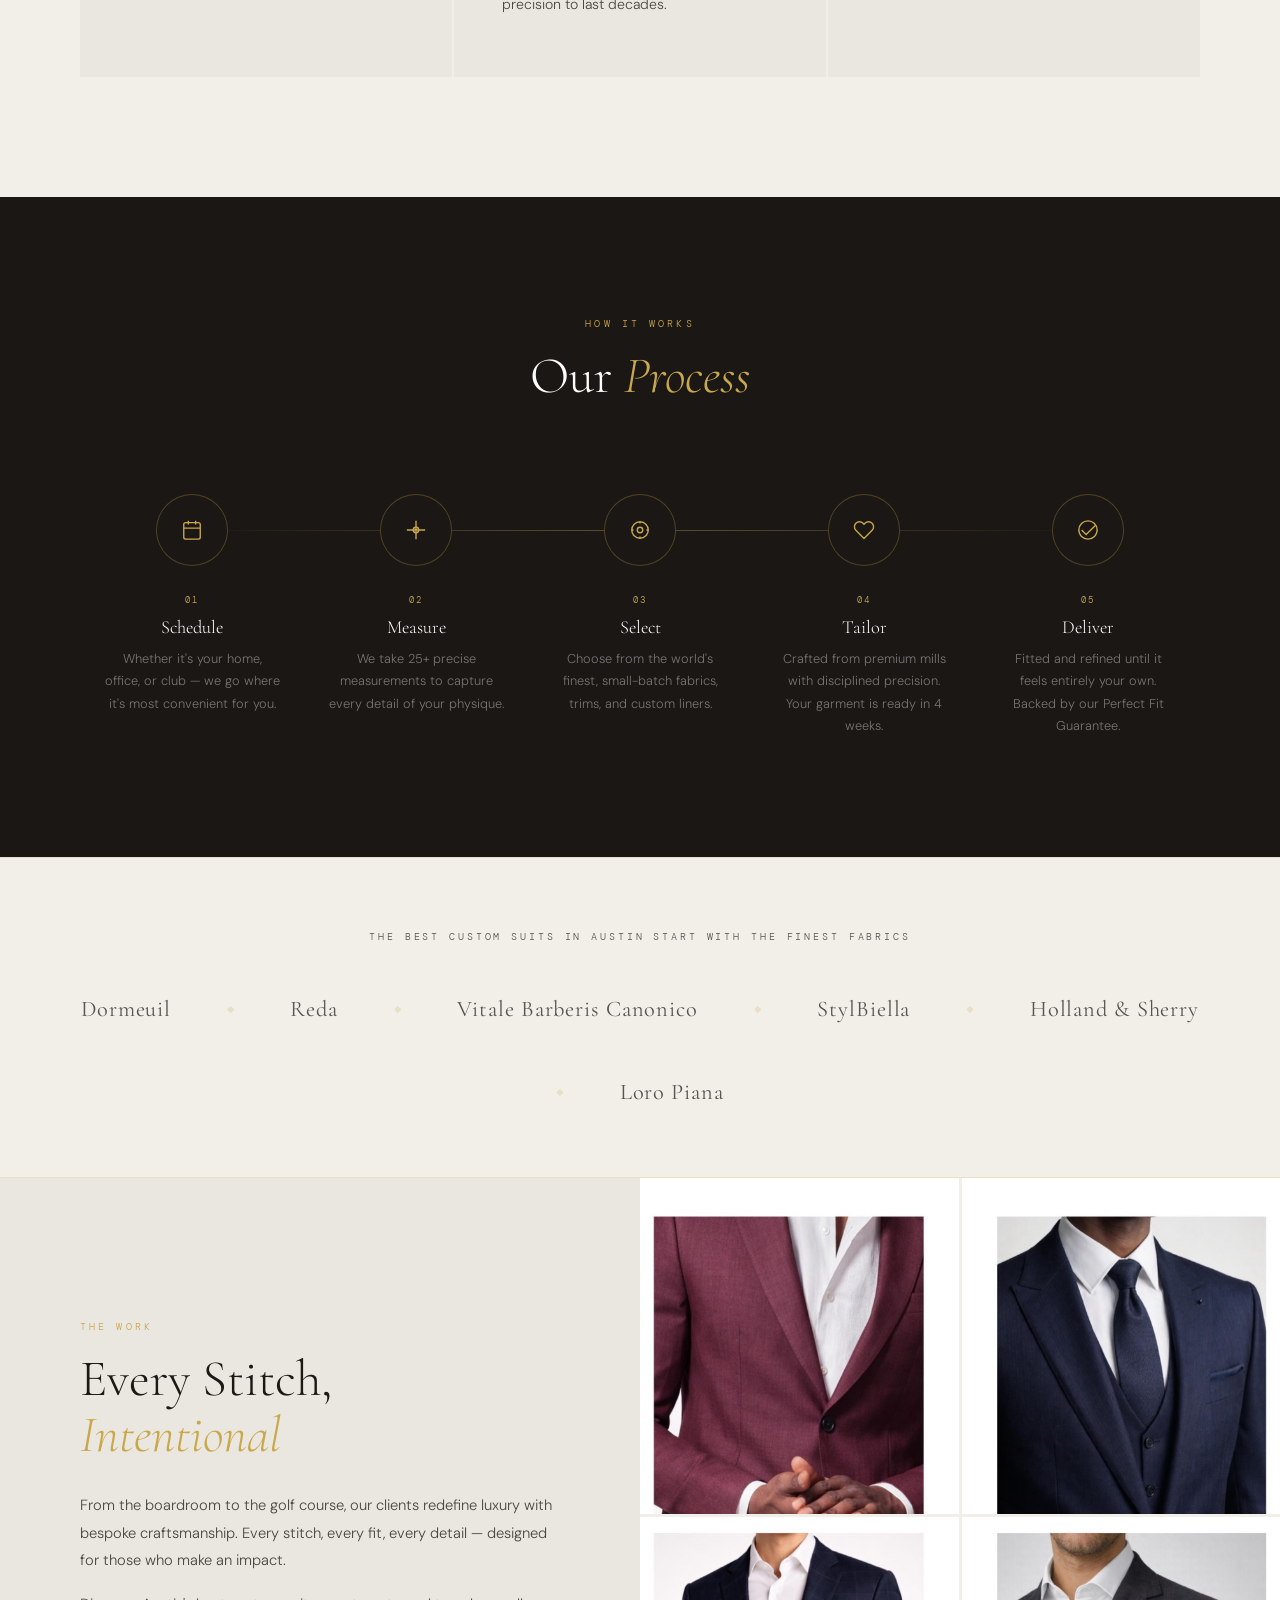
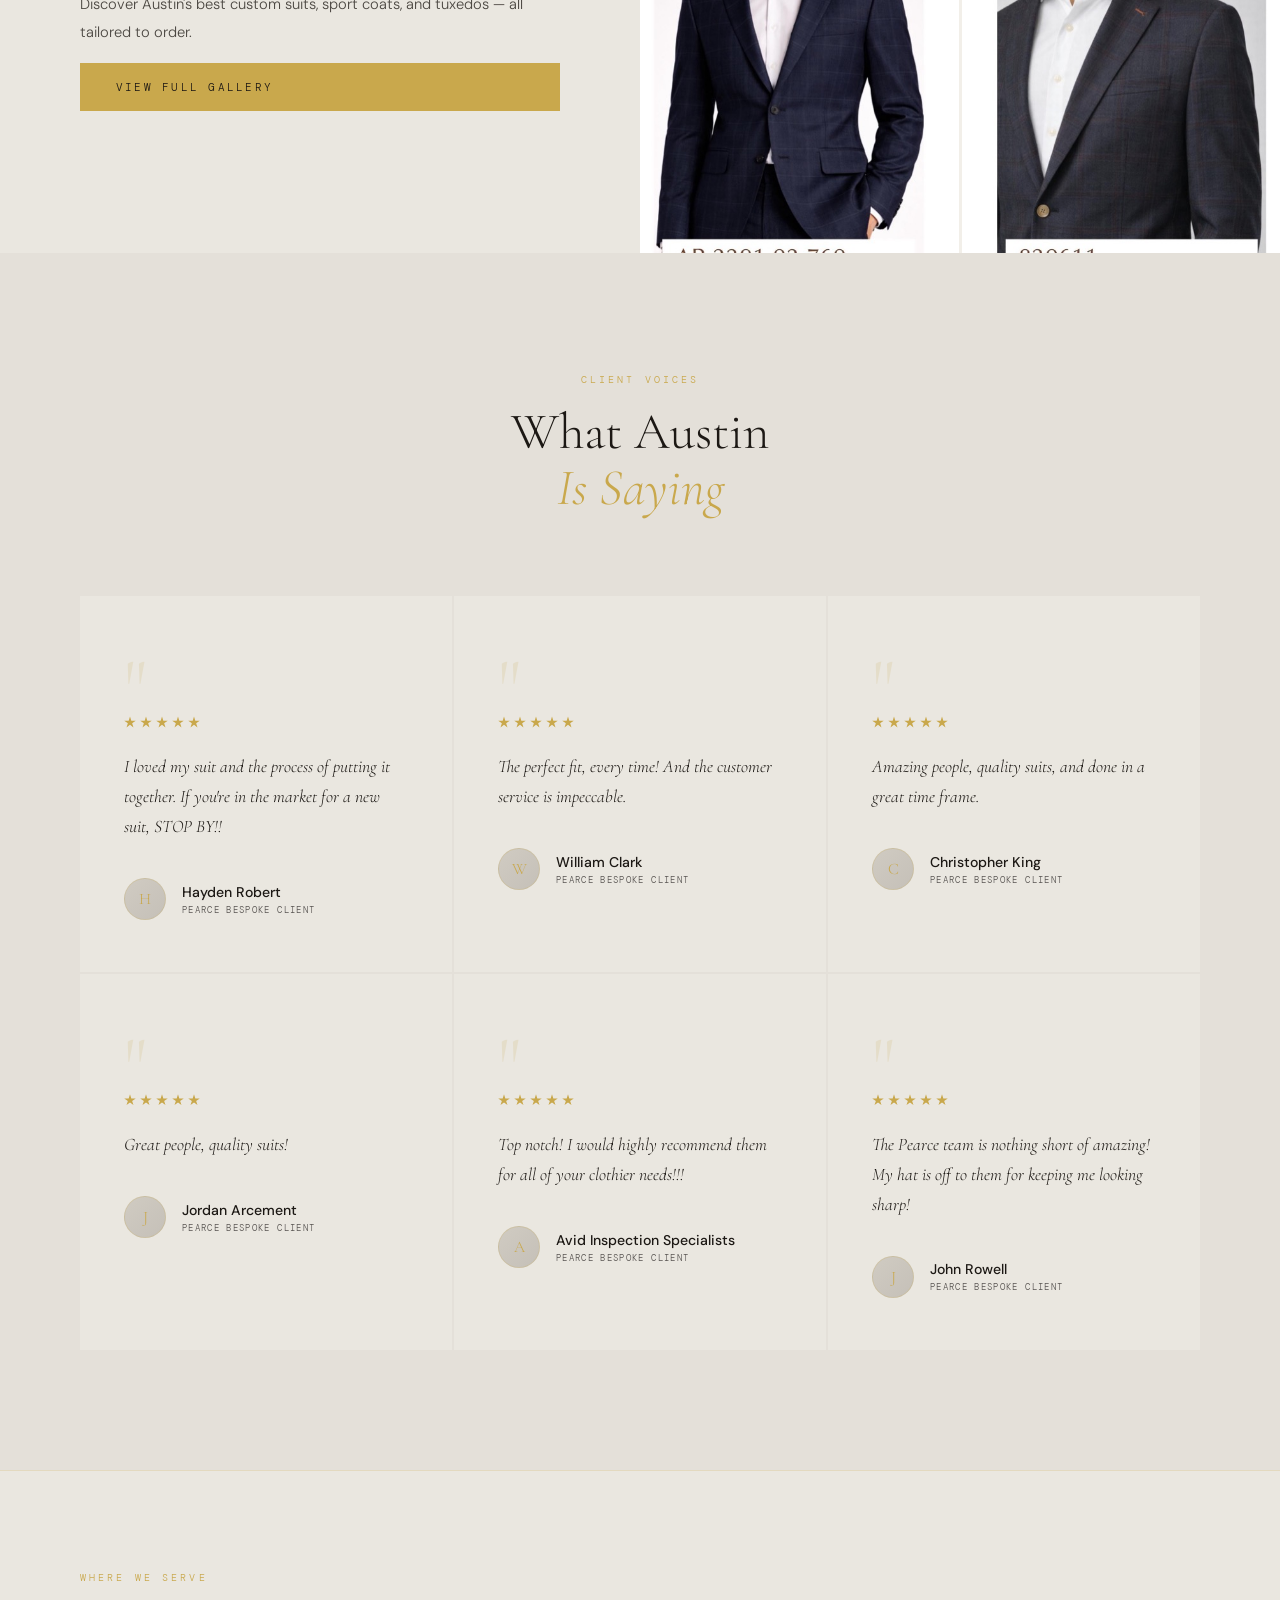
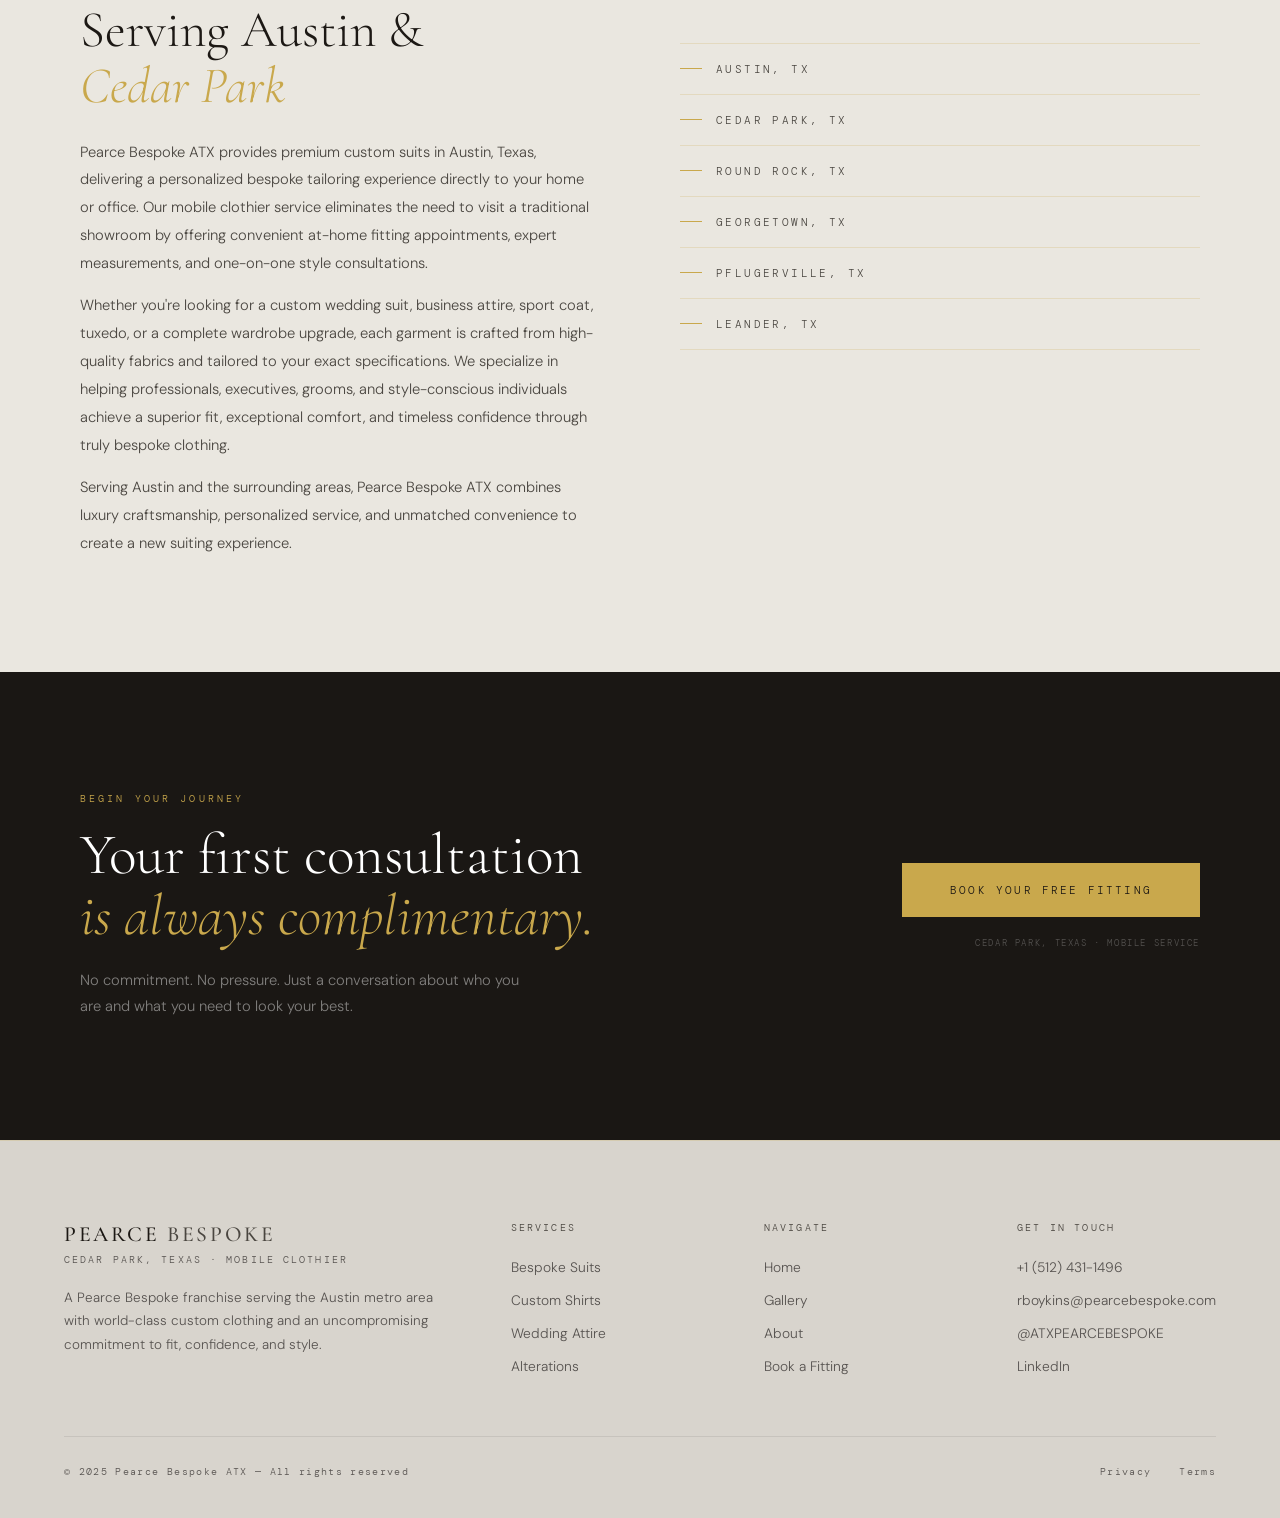
==== commit 9909de6d: "SEO: update H1, add wedding and service area sections - Title: drop TX suffix for cleaner search dis" ====
--- a/index.html
+++ b/index.html
@@ -7,7 +7,7 @@
   <link rel="icon" type="image/png" sizes="32x32" href="favicon-32.png">
   <link rel="icon" type="image/png" sizes="16x16" href="favicon-16.png">
   <link rel="apple-touch-icon" sizes="180x180" href="apple-touch-icon.png">
-  <title>Custom Suits Austin TX | Pearce Bespoke ATX</title>
+  <title>Custom Suits Austin | Pearce Bespoke ATX</title>
   <meta name="description" content="Pearce Bespoke ATX is Cedar Park and Austin's premier mobile bespoke clothier. Rashaka Boykins brings world-class custom suits, dress shirts, and tailoring directly to you — home, office, or event. Book your complimentary consultation today." />
   <meta name="keywords" content="Rashaka Boykins, Pearce Bespoke ATX, Pearce Bespoke Austin, custom suits Austin TX, bespoke tailor Cedar Park, mobile tailor Austin Texas, custom clothing Austin, bespoke suits Austin, made to measure suits Austin, custom dress shirts Austin, wedding suits Austin TX" />
   <meta name="author" content="Rashaka Boykins" />
@@ -891,6 +891,14 @@
       .newsletter-input { border-right: 1px solid var(--gold-dim); border-bottom: none; }
       .newsletter-btn { padding: 16px; width: 100%; }
 
+      /* Service area */
+      #service-area {
+        grid-template-columns: 1fr;
+        padding: 72px 24px;
+        gap: 36px;
+      }
+      .city-list { padding-top: 0; }
+
       /* CTA banner */
       #cta-banner {
         grid-template-columns: 1fr;
@@ -901,6 +909,43 @@
       .cta-action .btn-primary { text-align: center; }
       .cta-note { text-align: left; }
       .cta-h { font-size: clamp(2rem, 8vw, 3rem); }
+    }
+
+    /* ── SERVICE AREA ── */
+    #service-area {
+      background: var(--bg-2);
+      padding: 100px 80px;
+      border-top: 1px solid var(--gold-dim);
+      display: grid;
+      grid-template-columns: 1fr 1fr;
+      gap: 80px;
+      align-items: start;
+    }
+    #service-area .section-title { margin-bottom: 24px; margin-top: 14px; }
+    .service-area-content p { font-size: 0.92rem; line-height: 1.9; color: var(--cream-dim); margin-bottom: 14px; }
+    .city-list {
+      list-style: none;
+      padding-top: 72px;
+    }
+    .city-list li {
+      font-family: var(--mono);
+      font-size: 0.68rem;
+      letter-spacing: 0.22em;
+      text-transform: uppercase;
+      color: var(--cream-dim);
+      padding: 18px 0;
+      border-bottom: 1px solid var(--gold-dim);
+      display: flex;
+      align-items: center;
+      gap: 14px;
+    }
+    .city-list li:first-child { border-top: 1px solid var(--gold-dim); }
+    .city-list li::before {
+      content: '';
+      width: 22px;
+      height: 1px;
+      background: var(--gold);
+      flex-shrink: 0;
     }
 
     /* ── SMALL PHONES (≤375px) ── */
@@ -917,6 +962,7 @@
       #testimonials { padding: 56px 16px; }
       #newsletter { padding: 56px 16px; }
       #cta-banner { padding: 56px 16px; }
+      #service-area { padding: 56px 16px; }
     }
   </style>
 </head>
@@ -953,8 +999,8 @@
 <section class="hero">
   <div class="hero-left">
     <div class="hero-eyebrow fade-up d1">Cedar Park, Texas · By Appointment</div>
-    <h1 class="hero-h1 fade-up d2">Custom Suits.<br><em>Designed Around You.</em></h1>
-    <p class="hero-sub fade-up d3">A mobile, appointment-only experience for professionals and clients who value quality, trust, and time. We come to you.</p>
+    <h1 class="hero-h1 fade-up d2">Custom Suits in Austin —<br><em>We Come to You.</em></h1>
+    <p class="hero-sub fade-up d3">Bespoke. Mobile. Built around your schedule.</p>
     <div class="hero-actions fade-up d4">
       <a href="contact.html" class="btn-primary">Book Your Fitting</a>
       <a href="services.html" class="btn-ghost" style="color:rgba(255,255,255,0.5);">Explore Services</a>
@@ -1020,6 +1066,20 @@
     <p>From boardroom power suits to wedding-day three-pieces, every garment is engineered around your exact measurements, your fabric choice, and your personal style.</p>
     <p>No off-the-rack compromises. No generic fit. Just a suit that moves the way you move and commands every room you walk into.</p>
     <a href="contact.html" class="btn-primary">Book a Men's Fitting</a>
+  </div>
+</div>
+
+<!-- SPLIT: WEDDING SUITS & TUXEDOS -->
+<div class="split-section">
+  <div class="split-img reveal">
+    <div class="split-img-inner" style="background-image: url('images/hero_couple.jpg'); background-size: cover; background-position: top center;"></div>
+  </div>
+  <div class="split-content reveal">
+    <div class="section-eyebrow">Weddings & Formalwear</div>
+    <h2 class="section-title">Wedding Suits & Tuxedos<br><em>in Austin</em></h2>
+    <p>Your wedding day deserves a suit as unique as the moment. Pearce Bespoke ATX creates fully custom wedding suits and tuxedos — crafted to your exact measurements, in the fabric and style you choose.</p>
+    <p>From classic black tie to a bold three-piece, we guide you through every detail. We come to you for every fitting, so your entire wedding party can be fitted in one convenient location.</p>
+    <a href="contact.html" class="btn-primary">Book a Wedding Consultation</a>
   </div>
 </div>
 
@@ -1233,6 +1293,25 @@
   </div>
 </section>
 
+<!-- SERVICE AREA -->
+<section id="service-area" class="reveal">
+  <div class="service-area-content">
+    <div class="section-eyebrow">Where We Serve</div>
+    <h2 class="section-title">Serving Austin &<br><em>Cedar Park</em></h2>
+    <p>Pearce Bespoke ATX provides premium custom suits in Austin, Texas, delivering a personalized bespoke tailoring experience directly to your home or office. Our mobile clothier service eliminates the need to visit a traditional showroom by offering convenient at-home fitting appointments, expert measurements, and one-on-one style consultations.</p>
+    <p>Whether you're looking for a custom wedding suit, business attire, sport coat, tuxedo, or a complete wardrobe upgrade, each garment is crafted from high-quality fabrics and tailored to your exact specifications. We specialize in helping professionals, executives, grooms, and style-conscious individuals achieve a superior fit, exceptional comfort, and timeless confidence through truly bespoke clothing.</p>
+    <p>Serving Austin and the surrounding areas, Pearce Bespoke ATX combines luxury craftsmanship, personalized service, and unmatched convenience to create a new suiting experience.</p>
+  </div>
+  <ul class="city-list">
+    <li>Austin, TX</li>
+    <li>Cedar Park, TX</li>
+    <li>Round Rock, TX</li>
+    <li>Georgetown, TX</li>
+    <li>Pflugerville, TX</li>
+    <li>Leander, TX</li>
+  </ul>
+</section>
+
 <!-- CTA BANNER -->
 <section id="cta-banner" class="reveal">
   <div class="cta-text">
